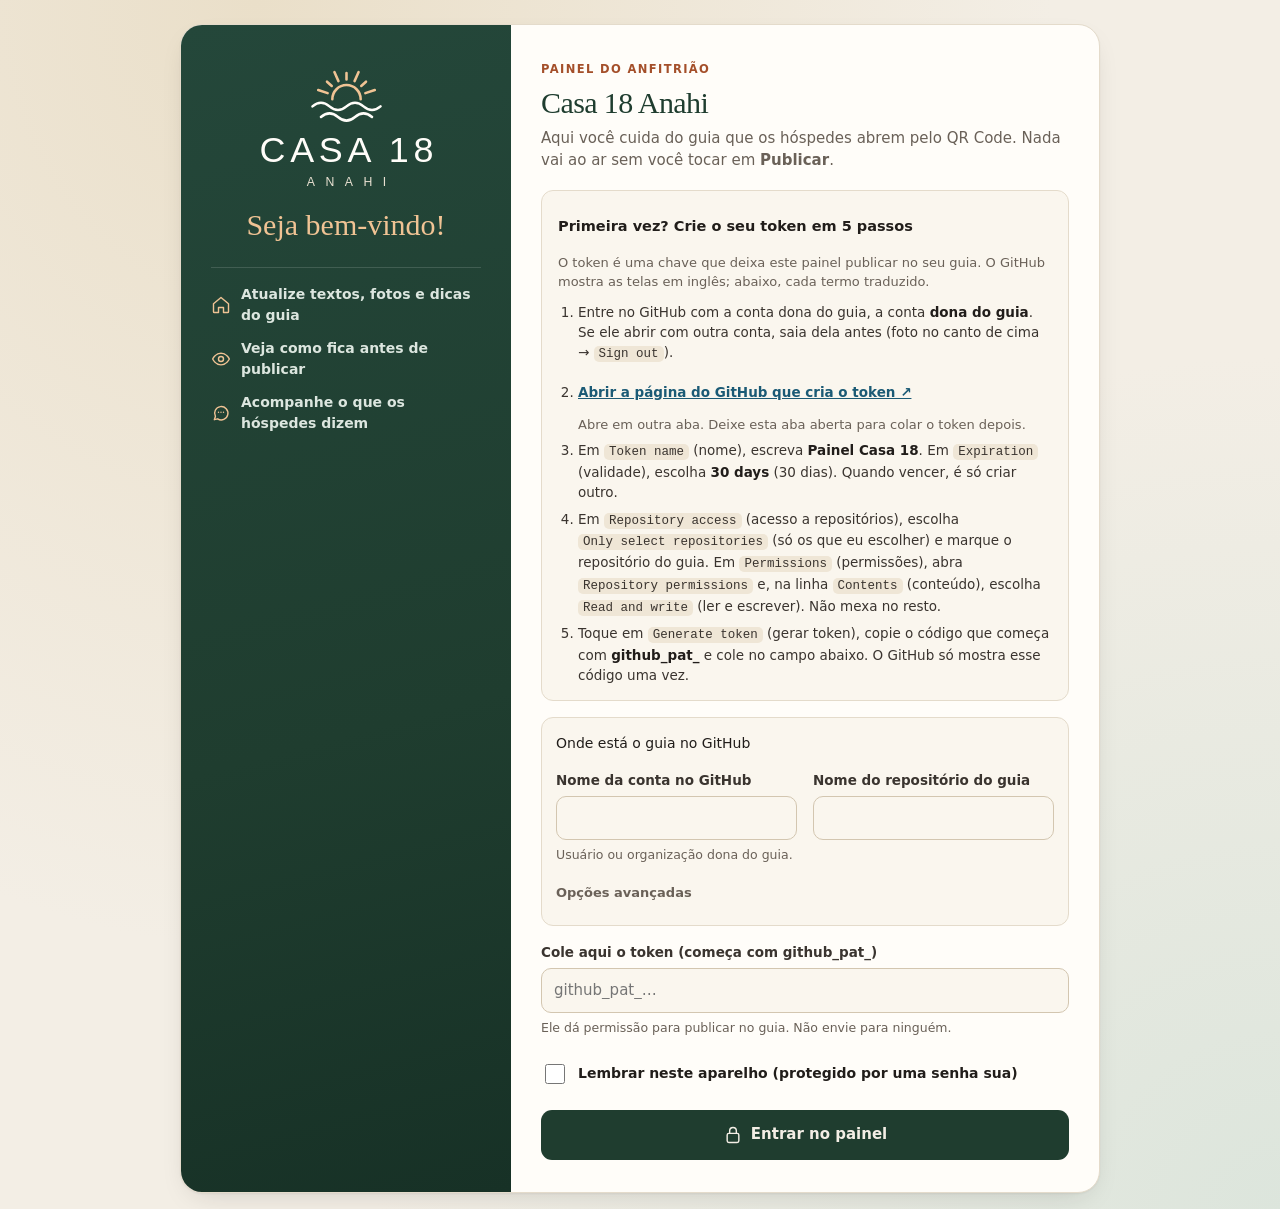
==== admin/index.html @ d0d4b691 "Anahi001" ====
<!doctype html>
<html lang="pt-BR">
<head>
<meta charset="utf-8">
<meta name="viewport" content="width=device-width, initial-scale=1">
<meta name="robots" content="noindex, nofollow">
<meta name="referrer" content="no-referrer">
<meta http-equiv="Content-Security-Policy" content="default-src 'none'; script-src 'self'; style-src 'self' 'unsafe-inline' https://fonts.googleapis.com; font-src https://fonts.gstatic.com; img-src 'self' data: blob: https://raw.githubusercontent.com; connect-src https://api.github.com https://script.google.com/macros/s/ https://script.googleusercontent.com; frame-src 'none'; child-src 'none'; worker-src 'none'; manifest-src 'none'; media-src 'none'; object-src 'none'; base-uri 'none'; form-action 'none'">
<title>Painel do anfitrião · Casa 18 Anahi</title>
<meta name="color-scheme" content="light">
<link rel="icon" href="data:image/svg+xml,%3Csvg xmlns='http://www.w3.org/2000/svg' viewBox='0 0 64 64'%3E%3Crect width='64' height='64' rx='14' fill='%231F3D2F'/%3E%3Cg transform='translate%282 8%29 scale%28.94%29'%3E%3Cg fill='none' stroke-linecap='round' stroke-linejoin='round' stroke-width='2.6'%3E %3Cg stroke='%23F0C394'%3E%3Cpath d='M23.5 25 A 8.5 8.5 0 0 1 40.5 25'/%3E%3Cline x1='20.49' y1='21.26' x2='14.03' y2='19.16'/%3E%3Cline x1='23.01' y1='16.90' x2='20.18' y2='14.36'/%3E%3Cline x1='27.08' y1='13.95' x2='24.31' y2='7.73'/%3E%3Cline x1='32.00' y1='12.90' x2='32.00' y2='9.10'/%3E%3Cline x1='36.92' y1='13.95' x2='39.69' y2='7.73'/%3E%3Cline x1='40.99' y1='16.90' x2='43.82' y2='14.36'/%3E%3Cline x1='43.51' y1='21.26' x2='49.97' y2='19.16'/%3E%3C/g%3E %3Cg stroke='%23FFFDF9'%3E%3Cpath d='M5 31.5 C 11 27.5 16 27.5 22 31.5 S 33 35.5 39 31.5 S 50 27.5 59 31.5'/%3E%3Cpath d='M13 38 C 19 34.5 24 34.5 30 38 S 41 41.5 47 38 S 54 35 58 36.5' opacity='.85'/%3E%3C/g%3E %3C/g%3E%3C/g%3E%3C/svg%3E">
<link rel="preconnect" href="https://fonts.googleapis.com">
<link href="https://fonts.googleapis.com/css2?family=Fraunces:opsz,wght@9..144,400..600&family=Manrope:wght@300..800&family=Parisienne&display=swap" rel="stylesheet">
<link rel="stylesheet" href="admin.css">
</head>
<body>
<svg width="0" height="0" style="position:absolute" aria-hidden="true">
  <symbol id="i-painel" viewBox="0 0 24 24"><rect x="3" y="3" width="7" height="9" rx="1.5"/><rect x="14" y="3" width="7" height="5" rx="1.5"/><rect x="14" y="12" width="7" height="9" rx="1.5"/><rect x="3" y="16" width="7" height="5" rx="1.5"/></symbol>
  <symbol id="i-feedback" viewBox="0 0 24 24"><path d="M4 20l1.3-3.9A8 8 0 1 1 8 19z"/><path d="M9 11h.01M12 11h.01M15 11h.01"/></symbol>
  <symbol id="i-casa" viewBox="0 0 24 24"><path d="M3 10.5 12 3l9 7.5V20a1 1 0 0 1-1 1h-5v-6h-6v6H4a1 1 0 0 1-1-1z"/></symbol>
  <symbol id="i-chave" viewBox="0 0 24 24"><circle cx="8" cy="15" r="4"/><path d="m11 12 8-8m-3 3 2 2m-4 0 2 2"/></symbol>
  <symbol id="i-pino" viewBox="0 0 24 24"><path d="M12 21s-7-6.2-7-11a7 7 0 0 1 14 0c0 4.8-7 11-7 11z"/><circle cx="12" cy="10" r="2.5"/></symbol>
  <symbol id="i-bussola" viewBox="0 0 24 24"><circle cx="12" cy="12" r="9"/><path d="m15.5 8.5-2 5-5 2 2-5z"/></symbol>
  <symbol id="i-fone" viewBox="0 0 24 24"><path d="M5 4h4l2 5-2.5 1.5a11 11 0 0 0 5 5L15 13l5 2v4a2 2 0 0 1-2 2A16 16 0 0 1 3 6a2 2 0 0 1 2-2z"/></symbol>
  <symbol id="i-presente" viewBox="0 0 24 24"><rect x="3" y="8" width="18" height="4" rx="1"/><path d="M12 8v13M5 12v8a1 1 0 0 0 1 1h12a1 1 0 0 0 1-1v-8M12 8S10.5 3 8 4s0 4 4 4zm0 0s1.5-5 4-4 0 4-4 4z"/></symbol>
  <symbol id="i-estrela" viewBox="0 0 24 24"><path d="m12 3 2.7 5.6 6.1.9-4.4 4.3 1 6.1L12 17l-5.4 2.9 1-6.1-4.4-4.3 6.1-.9z"/></symbol>
  <symbol id="i-ondas" viewBox="0 0 24 24"><path d="M2 8c2.5 0 2.5-2 5-2s2.5 2 5 2 2.5-2 5-2 2.5 2 5 2M2 14c2.5 0 2.5-2 5-2s2.5 2 5 2 2.5-2 5-2 2.5 2 5 2M2 20c2.5 0 2.5-2 5-2s2.5 2 5 2 2.5-2 5-2 2.5 2 5 2"/></symbol>
  <symbol id="i-codigo" viewBox="0 0 24 24"><path d="m8 7-5 5 5 5M16 7l5 5-5 5M14 4l-4 16"/></symbol>
  <symbol id="i-imagem" viewBox="0 0 24 24"><rect x="3" y="4" width="18" height="16" rx="2"/><circle cx="9" cy="10" r="2"/><path d="m21 16-5-5-9 9"/></symbol>
  <symbol id="i-qr" viewBox="0 0 24 24"><rect x="3" y="3" width="7" height="7" rx="1"/><rect x="14" y="3" width="7" height="7" rx="1"/><rect x="3" y="14" width="7" height="7" rx="1"/><path d="M14 14h3v3h-3zM20 14v.01M14 20h.01M17 20h4v-3"/></symbol>
  <symbol id="i-ajustes" viewBox="0 0 24 24"><path d="M4 6h10M18 6h2M4 12h4M12 12h8M4 18h12M20 18h0"/><circle cx="16" cy="6" r="2"/><circle cx="10" cy="12" r="2"/><circle cx="18" cy="18" r="2"/></symbol>
  <symbol id="i-enviar" viewBox="0 0 24 24"><path d="M4 12 20 4l-5 16-3-7zM12 13l8-9"/></symbol>
  <symbol id="i-olho" viewBox="0 0 24 24"><path d="M2 12s3.5-7 10-7 10 7 10 7-3.5 7-10 7S2 12 2 12z"/><circle cx="12" cy="12" r="3"/></symbol>
  <symbol id="i-mais" viewBox="0 0 24 24"><path d="M12 5v14M5 12h14"/></symbol>
  <symbol id="i-x" viewBox="0 0 24 24"><path d="M6 6l12 12M18 6 6 18"/></symbol>
  <symbol id="i-lixo" viewBox="0 0 24 24"><path d="M4 7h16M9 7V4h6v3M6 7l1 13h10l1-13"/></symbol>
  <symbol id="i-copiar" viewBox="0 0 24 24"><rect x="9" y="9" width="12" height="12" rx="2"/><path d="M5 15V5a2 2 0 0 1 2-2h10"/></symbol>
  <symbol id="i-cima" viewBox="0 0 24 24"><path d="m6 15 6-6 6 6"/></symbol>
  <symbol id="i-baixo" viewBox="0 0 24 24"><path d="m6 9 6 6 6-6"/></symbol>
  <symbol id="i-check" viewBox="0 0 24 24"><path d="m5 12 5 5 9-10"/></symbol>
  <symbol id="i-alerta" viewBox="0 0 24 24"><path d="M12 3 2 20h20zM12 10v4M12 17v.01"/></symbol>
  <symbol id="i-lampada" viewBox="0 0 24 24"><path d="M9 18h6M10 21h4M12 3a6 6 0 0 0-4 10.5c.7.7 1 1.5 1 2.5h6c0-1 .3-1.8 1-2.5A6 6 0 0 0 12 3z"/></symbol>
  <symbol id="i-atualizar" viewBox="0 0 24 24"><path d="M20 11a8 8 0 0 0-14.9-3M4 4v4h4M4 13a8 8 0 0 0 14.9 3M20 20v-4h-4"/></symbol>
  <symbol id="i-sair" viewBox="0 0 24 24"><path d="M15 4h4a1 1 0 0 1 1 1v14a1 1 0 0 1-1 1h-4M10 17l-5-5 5-5M5 12h11"/></symbol>
  <symbol id="i-cadeado" viewBox="0 0 24 24"><rect x="5" y="10" width="14" height="11" rx="2"/><path d="M8 10V7a4 4 0 0 1 8 0v3"/></symbol>
  <symbol id="i-upload" viewBox="0 0 24 24"><path d="M12 16V4M7 9l5-5 5 5M5 20h14"/></symbol>
  <symbol id="i-garfo" viewBox="0 0 24 24"><path d="M7 3v8m-3-8v5a3 3 0 0 0 6 0V3M7 11v10M17 21V3c-2.5 1-4 4-4 8h4"/></symbol>
  <symbol id="i-folha" viewBox="0 0 24 24"><path d="M5 19c0-9 6-14 15-14 0 9-5 15-14 15zM5 19l7-7"/></symbol>
</svg>
<div id="app"><noscript><p style="padding:24px">O painel precisa de JavaScript ativado.</p></noscript></div>
<dialog class="editor" id="editor"></dialog>
<dialog class="editor" id="dialogo"></dialog>
<div class="toast" id="toast" role="status" aria-live="polite"></div>
<script src="../assets/marca.js"></script>
<script src="../assets/ilustracoes.js"></script>
<script src="qr.js"></script>
<script src="sentimento.js"></script>
<script src="admin.js"></script>
</body>
</html>
---- admin/admin.css ----
:root{
  --fundo:#F3EEE5; --sup:#FFFDF9; --sup-2:#FAF6EE; --linha:#E4DBCB; --linha-2:#D3C6B0;
  --verde:#1F3D2F; --verde-2:#2C5240; --mar:#1B5A75; --mar-claro:#E3EEEC; --terra:#A44F2A; --terra-claro:#F4E3D7;
  --tinta:#211D1A; --texto:#3A342F; --mudo:#6A6158; --alerta:#8A2A1A; --alerta-bg:#F7DED6; --ok:#2C6E49; --ok-bg:#DFEDE3;
  --pos:#1F72A8; --neg:#C8662E; --neu:#A39B91;
  --display:'Fraunces',Georgia,serif; --sans:'Manrope',system-ui,-apple-system,'Segoe UI',sans-serif; --script:'Parisienne','Snell Roundhand','Segoe Script',cursive; --dourado:#C27A45; --salvia:#8FA894;
  --r:12px; --r-lg:16px; --sombra:0 1px 2px rgba(33,29,26,.05),0 10px 30px -14px rgba(33,29,26,.22);
}
*{box-sizing:border-box}
[hidden]{display:none!important}
body{margin:0;background:var(--fundo);color:var(--tinta);font:500 15px/1.5 var(--sans);-webkit-font-smoothing:antialiased}
a{color:var(--mar)} button,input,select,textarea{font:inherit;color:inherit}
:focus-visible{outline:3px solid var(--mar);outline-offset:2px;border-radius:6px}
.ic{width:20px;height:20px;flex:none;fill:none;stroke:currentColor;stroke-width:1.7;stroke-linecap:round;stroke-linejoin:round}
.sr-only{position:absolute!important;opacity:0;width:1px;height:1px;overflow:hidden;clip:rect(0,0,0,0);white-space:nowrap}
h1,h2,h3{margin:0}
.t1{font-family:var(--display);font-weight:400;font-size:30px;letter-spacing:-.02em;color:var(--verde);line-height:1.1}
.t2{font-family:var(--display);font-weight:500;font-size:20px;letter-spacing:-.01em;line-height:1.2}
.t3{font-weight:800;font-size:14px;letter-spacing:.02em}
.olho{font-size:11.5px;letter-spacing:.12em;text-transform:uppercase;font-weight:800;color:var(--terra)}
.mudo{color:var(--mudo)} .peq{font-size:13px}

/* Layout */
.app{display:grid;grid-template-columns:1fr;min-height:100vh}
@media (min-width:1000px){.app{grid-template-columns:248px 1fr}}
.lado{background:var(--verde);color:#E9EFEA;padding:18px 14px;display:flex;flex-direction:column;gap:4px;position:sticky;top:0;z-index:20}
@media (max-width:999px){.lado{flex-direction:row;padding:10px;gap:8px;align-items:center;min-height:64px}.lado .marca{display:none}}
@media (min-width:1000px){.lado{height:100vh;overflow-y:auto}.lado .nav-item{padding:9px 12px}}
.marca{display:flex;flex-direction:column;align-items:flex-start;gap:10px;padding:8px 8px 22px;margin-bottom:6px;color:#fff;text-decoration:none;border-bottom:1px solid rgba(255,255,255,.12)}
.marca-logo{display:block;width:184px;max-width:100%;color:#FFFDF9}
.marca svg{width:100%;height:auto;display:block}
.marca-sub{font-size:11px;letter-spacing:.16em;text-transform:uppercase;color:#C9D6CD;font-weight:700}
.marca-texto{display:inline-grid;justify-items:center;gap:2px;font-family:var(--sans);color:inherit;line-height:1}
.marca-texto b{font-weight:300;font-size:26px;letter-spacing:.32em;padding-left:.32em}
.marca-texto span{font-weight:600;font-size:12px;letter-spacing:.6em;padding-left:.6em;opacity:.8}
.nav-item{display:flex;align-items:center;gap:11px;padding:10px 12px;border-radius:10px;color:#D6E1D9;text-decoration:none;font-weight:700;font-size:14.5px;border:0;background:none;cursor:pointer;white-space:nowrap;text-align:left;width:100%}
/* Menu "Seções" (A04): no computador a lista fica sempre à vista; no celular abre por um botão. */
.menu-btn{display:none}
.menu-lista{display:flex;flex-direction:column;gap:4px;flex:1;min-height:0}
@media (max-width:999px){
  .menu-btn{display:flex;align-items:center;gap:10px;width:100%;min-height:44px;padding:0 14px;border-radius:11px;border:1px solid rgba(255,255,255,.3);background:rgba(255,255,255,.06);color:#fff;font-weight:800;font-size:15px;cursor:pointer;text-align:left}
  .menu-btn .menu-atual{font-weight:600;color:#C9D6CD;overflow:hidden;text-overflow:ellipsis;white-space:nowrap;min-width:0}
  .menu-btn .menu-atual::before{content:'· ';color:#C9D6CD}
  .menu-btn .cont{margin-left:auto;background:var(--terra);color:#fff;border-radius:999px;font-size:12px;padding:1px 8px}
  .menu-btn[aria-expanded="true"]{background:#F3EEE5;color:var(--verde)} .menu-btn[aria-expanded="true"] .menu-atual,.menu-btn[aria-expanded="true"] .menu-atual::before{color:var(--verde-2)}
  .menu-lista{display:none;position:absolute;top:100%;left:0;right:0;background:var(--verde);padding:8px 10px 14px;max-height:calc(100vh - 64px);max-height:calc(100dvh - 64px);overflow-y:auto;box-shadow:0 18px 40px -10px rgba(0,0,0,.45);z-index:30}
  .menu-lista.aberto{display:grid;grid-template-columns:repeat(2,minmax(0,1fr));gap:4px}
  .menu-lista .sep,.menu-lista .lado-rodape{grid-column:1/-1}
  .menu-lista .sep{margin:6px 4px}
  .menu-lista .lado-rodape{margin-top:6px;border-top:1px solid rgba(255,255,255,.12);padding:12px 4px 0}
  .menu-lista .lado-rodape button{min-height:44px}
  .nav-item{width:100%;min-height:44px;padding:10px 10px;white-space:normal;line-height:1.2;gap:9px}
  body.menu-aberto .palco{filter:brightness(.92)}
}
.nav-item:hover{background:rgba(255,255,255,.08);color:#fff}
.nav-item[aria-current="page"]{background:#F3EEE5;color:var(--verde)}
.nav-item .cont{margin-left:auto;background:var(--terra);color:#fff;border-radius:999px;font-size:11px;padding:1px 7px}
.sep{height:1px;background:rgba(255,255,255,.12);margin:10px 4px}
.lado-rodape{margin-top:auto;font-size:12.5px;color:#C9D6CD;padding:8px;display:grid;gap:6px}
.lado-rodape button{display:inline-flex;align-items:center;gap:8px;background:none;border:1px solid rgba(255,255,255,.25);border-radius:10px;color:#F3EEE5;cursor:pointer;padding:0 12px;min-height:40px;font-weight:700;justify-self:start}
.lado-rodape button:hover{background:rgba(255,255,255,.08)}
.lado-rodape .ic{width:18px;height:18px}
.lado :focus-visible{outline-color:#F0C394}
.palco{min-width:0;display:flex;flex-direction:column}
.barra{position:sticky;top:0;z-index:15;display:flex;flex-wrap:wrap;align-items:center;gap:10px 14px;padding:12px 24px;background:rgba(243,238,229,.92);backdrop-filter:blur(8px);border-bottom:1px solid var(--linha)}
@media (max-width:999px){.barra{top:64px;padding:10px 14px;gap:8px}.barra .estado{flex-basis:100%;font-size:13.5px}.so-largo{display:none}}
@media (max-width:420px){.barra .btn{flex:1;padding:0 10px}}
.barra .estado{display:flex;align-items:center;gap:8px;font-weight:700;font-size:14px;margin-right:auto}
.ponto{width:9px;height:9px;border-radius:50%;background:var(--ok)} .ponto.pendente{background:var(--terra)}
.conteudo{padding:28px 24px 80px;max-width:1180px;width:100%}
@media (max-width:640px){.conteudo{padding:20px 14px 80px}}
.cab{display:flex;flex-wrap:wrap;justify-content:space-between;align-items:flex-end;gap:12px;margin-bottom:22px}
.cab p{margin:6px 0 0;color:var(--mudo);max-width:46rem}

/* Superfícies */
.card{background:var(--sup);border:1px solid var(--linha);border-radius:var(--r-lg);padding:20px}
.card+.card{margin-top:14px}
.grade>.card+.card{margin-top:0}
.grade{display:grid;gap:14px}
@media (min-width:760px){.g2{grid-template-columns:repeat(2,minmax(0,1fr))}.g3{grid-template-columns:repeat(3,minmax(0,1fr))}.g4{grid-template-columns:repeat(4,minmax(0,1fr))}}
.kpi{display:flex;flex-direction:column;gap:2px}
.kpi .rot{font-size:12px;letter-spacing:.08em;text-transform:uppercase;font-weight:800;color:var(--mudo)}
.kpi .val{font-family:var(--display);font-size:38px;font-weight:400;line-height:1.1;color:var(--tinta);letter-spacing:-.02em}
.kpi .sub{font-size:13px;color:var(--mudo)}
.barra-prog{height:8px;border-radius:4px;background:var(--linha);overflow:hidden;margin-top:8px}
.barra-prog span{display:block;height:100%;background:var(--verde);border-radius:4px}

/* Botões */
.btn{display:inline-flex;align-items:center;justify-content:center;gap:8px;min-height:44px;padding:0 16px;border-radius:11px;border:1px solid transparent;font-weight:800;font-size:14px;cursor:pointer;text-decoration:none;white-space:nowrap;transition:background .15s,border-color .15s}
.btn-prim{background:var(--verde);color:#F3EEE5}.btn-prim:hover{background:#17301F;color:#fff}
.btn-sec{background:var(--sup);border-color:var(--linha-2);color:var(--verde)}.btn-sec:hover{border-color:var(--verde)}
.btn-mar{background:var(--mar-claro);color:var(--mar)}
.btn-perigo{background:var(--sup);border-color:#E4B8AA;color:var(--alerta)}.btn-perigo:hover{background:var(--alerta-bg)}
.btn-fant{background:none;border:0;color:var(--mar);padding:0 6px;min-height:40px;text-decoration:underline;text-underline-offset:3px}
.btn:disabled{opacity:.55;cursor:not-allowed}
.btn-ic{width:44px;height:44px;min-height:44px;padding:0;border-radius:10px}
.btn-grande{min-height:50px;font-size:15px;width:100%}
.btn-link{background:none;border:0;padding:0;color:var(--mar);text-decoration:underline;font-weight:700;cursor:pointer;min-height:32px}
.btn-fant.perigo{color:var(--alerta);min-height:36px}
.acoes{display:flex;flex-wrap:wrap;gap:8px;align-items:center}

/* Formulários */
.form{display:grid;gap:16px}
.campos{display:grid;gap:14px 16px;grid-template-columns:1fr}
@media (min-width:700px){.campos{grid-template-columns:repeat(2,minmax(0,1fr))}.campos .largo{grid-column:1/-1}}
.campo{display:flex;flex-direction:column;gap:6px;min-width:0}
.campo label,.campo .rot{font-weight:800;font-size:13.5px;color:var(--texto)}
.campo .ajuda{font-size:12.5px;color:var(--mudo);font-weight:500}
.campo input[type=text],.campo input[type=url],.campo input[type=number],.campo input[type=date],.campo input[type=password],.campo input[type=search],.campo select,.campo textarea{width:100%;border:1px solid var(--linha-2);background:var(--sup-2);border-radius:10px;padding:10px 12px;font-weight:500;font-size:15px;color:var(--tinta)}
.campo textarea{min-height:96px;resize:vertical;line-height:1.5}
.campo textarea.lista{min-height:120px}
.campo textarea.json{font-family:ui-monospace,Menlo,monospace;font-size:13px;min-height:420px}
.campo input:focus,.campo select:focus,.campo textarea:focus{outline:none;border-color:var(--mar);box-shadow:0 0 0 3px rgba(27,90,117,.14);background:#fff}
.campo.erro input,.campo.erro textarea{border-color:var(--alerta);background:#FFF7F4}
.erro-msg{font-size:12.5px;font-weight:700;color:var(--alerta)}
.erro-msg::before{content:'⚠ '}
.check{display:flex;gap:10px;align-items:center;font-weight:700;font-size:14px;cursor:pointer}
.check{min-height:40px}
.check input{width:20px;height:20px;flex:none;accent-color:var(--verde)}
.checks{display:flex;flex-wrap:wrap;gap:8px 16px}
fieldset{border:1px solid var(--linha);border-radius:var(--r);padding:14px;margin:0;min-width:0}
legend{font-weight:800;font-size:13px;padding:0 6px;color:var(--mudo);letter-spacing:.04em;text-transform:uppercase}

/* Listas de itens */
.itens{display:flex;flex-direction:column;gap:8px}
.item{display:grid;grid-template-columns:56px 1fr auto;gap:14px;align-items:center;padding:10px 12px 10px 10px;background:var(--sup);border:1px solid var(--linha);border-radius:var(--r)}
.item .mini{width:56px;height:56px;border-radius:10px;overflow:hidden;position:relative;background:var(--linha)}
.item .mini-ic{display:flex;align-items:center;justify-content:center;color:var(--mudo)}
.item .mini img,.item .mini>svg{position:absolute;inset:0;width:100%;height:100%;object-fit:cover}
.item .mini-ic .ic{position:static;width:22px;height:22px}
@media (max-width:480px){.item{grid-template-columns:44px 1fr;gap:10px}.item .mini{width:44px;height:44px}.item>.acoes{grid-column:1/-1}.item>.acoes .btn{width:100%}}
.item b{display:block;font-size:15px}
.item .meta{font-size:12.5px;color:var(--mudo);display:flex;flex-wrap:wrap;gap:4px 10px;align-items:center}
.tag{display:inline-flex;align-items:center;gap:4px;font-size:11.5px;font-weight:800;padding:3px 8px;border-radius:6px;background:#EEE7DA;color:#5A5148;white-space:nowrap}
.tag.ok{background:var(--ok-bg);color:var(--ok)} .tag.rasc{background:var(--terra-claro);color:#7E3A1C} .tag.aviso{background:var(--alerta-bg);color:var(--alerta)} .tag.mar{background:var(--mar-claro);color:var(--mar)}
.tag.pos{background:#DDEAF4;color:#155985} .tag.neg{background:#F6E2D4;color:#8F4318} .tag.neu{background:#ECE8E2;color:#5E5850}
.busca-itens{display:flex;flex-wrap:wrap;gap:10px;align-items:center;margin-bottom:12px}
.busca-itens .campo{flex:1;min-width:200px}
.vazio{border:1.5px dashed var(--linha-2);border-radius:var(--r-lg);padding:28px;text-align:center;color:var(--mudo)}

/* Editor lateral */
dialog.editor{border:0;padding:0;margin:0 0 0 auto;height:100vh;height:100dvh;max-height:100vh;max-height:100dvh;width:min(720px,100vw);max-width:100vw;background:var(--fundo);box-shadow:-20px 0 60px -20px rgba(0,0,0,.3)}
dialog.editor::backdrop{background:rgba(20,32,26,.4)}
dialog.editor[open]{animation:entra .28s cubic-bezier(.2,.7,.2,1)}
@keyframes entra{from{transform:translateX(40px);opacity:0}to{transform:none;opacity:1}}
.ed-cab{position:sticky;top:0;z-index:2;display:flex;align-items:center;gap:10px;padding:14px 18px;background:var(--fundo);border-bottom:1px solid var(--linha)}
.ed-cab h2{margin-right:auto}
.ed-corpo{padding:18px}
@media (max-width:480px){.ed-corpo{padding:14px}.ed-rod{padding:10px 14px}.ed-rod .btn{padding:0 12px}}
.ed-rod{position:sticky;bottom:0;display:flex;gap:8px;justify-content:space-between;padding:12px 18px;background:var(--fundo);border-top:1px solid var(--linha)}
.repet{display:flex;flex-direction:column;gap:10px}
.repet-item{border:1px solid var(--linha);background:var(--sup);border-radius:var(--r);padding:12px}
.repet-cab{display:flex;align-items:center;gap:6px;margin-bottom:10px}
.repet-cab b{margin-right:auto;font-size:13px;color:var(--mudo)}

/* Fotos */
.fotos{display:grid;grid-template-columns:repeat(auto-fill,minmax(150px,1fr));gap:10px}
.foto{position:relative;border-radius:var(--r);overflow:hidden;background:var(--linha);aspect-ratio:1;border:2px solid transparent;cursor:pointer;padding:0}
.foto img{width:100%;height:100%;object-fit:cover;display:block}
.foto span{position:absolute;left:0;right:0;bottom:0;padding:6px 8px;font-size:11.5px;font-weight:700;color:#fff;background:linear-gradient(transparent,rgba(0,0,0,.6));text-align:left;overflow:hidden;text-overflow:ellipsis;white-space:nowrap}
.foto[aria-pressed="true"]{border-color:var(--verde)}
.solta{border:2px dashed var(--linha-2);border-radius:var(--r-lg);padding:26px;text-align:center;background:var(--sup-2);cursor:pointer}
.solta.ativa{border-color:var(--mar);background:var(--mar-claro)}
.foto-campo{display:flex;gap:12px;align-items:flex-start}
.foto-campo>.foto{width:110px;flex:none}
.foto-info{flex:1;display:grid;gap:8px;min-width:0}
.foto-vazia{position:static!important;background:none!important;color:var(--mudo)!important;display:flex!important;flex-direction:column;gap:4px;height:100%;align-items:center;justify-content:center;text-align:center;white-space:normal!important;font-size:12.5px!important}
.foto-cel{display:grid;gap:4px}
.galeria-campo{display:flex;flex-wrap:wrap;gap:8px}
.galeria-campo .g{width:96px;position:relative}
.galeria-campo .g .foto{width:96px;height:96px;aspect-ratio:auto}
.galeria-campo .g input{margin-top:4px;width:96px;font-size:11px;padding:4px 6px;border:1px solid var(--linha-2);border-radius:6px;background:var(--sup-2)}
.galeria-campo .g .x{position:absolute;top:2px;right:2px;width:36px;height:36px;border-radius:18px;font-size:18px;border:0;background:rgba(0,0,0,.6);color:#fff;cursor:pointer;line-height:1}
.add-foto{width:96px;height:96px;border:2px dashed var(--linha-2);border-radius:var(--r);background:var(--sup-2);cursor:pointer;display:flex;flex-direction:column;gap:2px;align-items:center;justify-content:center;color:var(--mudo);font-weight:700;font-size:12.5px}
.mover-foto{min-height:30px;font-size:12px}

/* Gráficos */
.graf{position:relative}
.graf svg{display:block;width:100%;overflow:visible}
.graf text{font-family:var(--sans);font-size:11.5px;fill:var(--mudo)}
.graf .eixo{stroke:var(--linha);stroke-width:1}
.dica{position:absolute;pointer-events:none;background:var(--tinta);color:#F3EEE5;font-size:12.5px;font-weight:700;padding:7px 10px;border-radius:8px;transform:translate(-50%,calc(-100% - 10px));white-space:nowrap;opacity:0;transition:opacity .1s;z-index:3}
.legenda{display:flex;flex-wrap:wrap;gap:14px;font-size:12.5px;font-weight:700;color:var(--texto);margin:4px 0 10px}
.legenda span{display:inline-flex;align-items:center;gap:6px}
.legenda i{width:10px;height:10px;border-radius:3px;display:inline-block}
.tabela{width:100%;border-collapse:collapse;font-size:13.5px}
.tabela th,.tabela td{text-align:left;padding:9px 10px;border-bottom:1px solid var(--linha)}
.tabela th{font-size:11.5px;letter-spacing:.06em;text-transform:uppercase;color:var(--mudo);font-weight:800}
.tabela td.num{text-align:right;font-variant-numeric:tabular-nums}
.temas-lista{display:flex;flex-direction:column;gap:12px}
.tema-linha{display:grid;grid-template-columns:150px 1fr 70px;gap:12px;align-items:center;font-size:13.5px}
@media (max-width:640px){.tema-linha{grid-template-columns:110px 1fr 52px}}
.tema-linha b{font-weight:800;overflow:hidden;text-overflow:ellipsis;white-space:nowrap}
.tema-barra{display:flex;height:14px;gap:2px;border-radius:4px;overflow:hidden}
.tema-barra i{display:block;height:100%}
.tema-btn{background:none;border:0;padding:4px 0;cursor:pointer;text-align:left;font:inherit;width:100%;min-height:36px}
.tema-linha .num{text-align:right;font-weight:800;font-variant-numeric:tabular-nums}
.filtros{display:flex;flex-wrap:wrap;gap:8px;align-items:center;margin-bottom:16px}
.seg{display:inline-flex;border:1px solid var(--linha-2);border-radius:10px;padding:3px;background:var(--sup)}
.seg button{border:0;background:none;padding:6px 12px;border-radius:8px;font-weight:800;font-size:13px;cursor:pointer;color:var(--texto)}
.seg button[aria-pressed="true"]{background:var(--verde);color:#fff}
.fb{display:grid;gap:8px;padding:14px 16px;background:var(--sup);border:1px solid var(--linha);border-radius:var(--r)}
.fb-cab{display:flex;flex-wrap:wrap;gap:6px 10px;align-items:center}
.fb-cab .data{margin-left:auto;font-size:12.5px;color:var(--mudo)}
.fb p{margin:0;color:var(--texto)}
.fb mark.p{background:#DDEAF4;color:inherit;border-radius:3px} .fb mark.n{background:#F6E2D4;color:inherit;border-radius:3px}
.fb.resolvido{opacity:.6}
.insight{display:flex;gap:12px;align-items:flex-start;padding:14px 16px;border-radius:var(--r);background:var(--mar-claro);color:#13455A;font-weight:600}
.insight.terra{background:var(--terra-claro);color:#6E3214}
.aviso{display:flex;gap:10px;align-items:flex-start;padding:12px 14px;border-radius:var(--r);background:#F1E9DB;font-size:14px}
.aviso.erro{background:var(--alerta-bg);color:var(--alerta)} .aviso.ok{background:var(--ok-bg);color:var(--ok)}
.pend{display:flex;gap:10px;align-items:flex-start;padding:9px 0;border-bottom:1px solid var(--linha);font-size:14px}
.pend:last-child{border-bottom:0}
.pend .ic{width:18px;height:18px;margin-top:2px}
.pend.ok .ic{color:var(--ok)} .pend.falta .ic{color:var(--terra)} .pend.erro .ic{color:var(--alerta)}
.pend button{margin-left:auto}
code{font-family:ui-monospace,Menlo,monospace;font-size:12.5px;background:#EEE7DA;padding:1px 6px;border-radius:5px}
.exemplo-faixa{background:var(--terra);color:#fff;font-weight:800;font-size:13px;text-align:center;padding:6px;border-radius:10px;margin-bottom:14px}

/* Entrada */
.entrada{min-height:100vh;display:grid;place-items:center;padding:24px 16px;background:radial-gradient(ellipse at 20% 0%,#EADFC9 0%,transparent 55%),radial-gradient(ellipse at 100% 100%,#DCE5DC 0%,transparent 50%),var(--fundo)}
.entrada-card{display:grid;grid-template-columns:1fr;max-width:920px;width:100%;background:var(--sup);border:1px solid var(--linha);border-radius:22px;box-shadow:var(--sombra);overflow:hidden}
@media (min-width:820px){.entrada-card{grid-template-columns:330px 1fr}}
.entrada-card.carregando{max-width:360px;padding:36px;justify-items:center;text-align:center;gap:14px}
.entrada-lado{background:linear-gradient(165deg,#24473A 0%,var(--verde) 60%,#173126 100%);color:#F3EEE5;padding:36px 30px;display:flex;flex-direction:column;align-items:center;gap:14px;text-align:center}
@media (max-width:819px){.entrada-lado{padding:28px 20px 22px}.entrada-lado .entrada-lista{display:none}}
.entrada-logo{width:200px;max-width:70%;color:#FFFDF9}
.entrada-logo svg{width:100%;height:auto;display:block}
.entrada-logo.pequeno{width:84px;color:var(--verde)}
.assinatura{font-family:var(--script);font-size:30px;line-height:1.2;margin:0;color:#F0C394;font-weight:400}
.entrada-lista{list-style:none;margin:10px 0 0;padding:16px 0 0;border-top:1px solid rgba(255,255,255,.14);display:grid;gap:12px;text-align:left;font-size:14px;color:#DCE6DF;font-weight:600}
.entrada-lista li{display:flex;gap:10px;align-items:center}
.entrada-lista .ic{color:#F0C394}
.entrada-form{padding:32px 30px;min-width:0}
@media (max-width:480px){.entrada-form{padding:24px 18px}}
.repo-det{border:1px solid var(--linha);border-radius:var(--r);padding:12px 14px;background:var(--sup-2)}
.repo-det summary{cursor:pointer;font-size:14px;min-height:28px;display:flex;align-items:center;gap:6px;flex-wrap:wrap}
.ajuda-token{margin-top:18px}
.ajuda-token summary{cursor:pointer;font-weight:800;font-size:14px;min-height:40px;display:flex;align-items:center}
.passos-card{background:linear-gradient(135deg,var(--sup) 0%,#F7F1E6 100%)}
.passos{margin:10px 0 0;padding:0;list-style:none;counter-reset:p;display:grid;gap:10px;grid-template-columns:repeat(auto-fit,minmax(170px,1fr))}
.passos li{counter-increment:p;display:flex;gap:10px;align-items:flex-start;font-size:14px;line-height:1.45;color:var(--texto)}
.passos li::before{content:counter(p);flex:none;width:26px;height:26px;border-radius:50%;background:var(--verde);color:#F3EEE5;font-weight:800;font-size:13px;display:flex;align-items:center;justify-content:center}
.achados{margin:8px 0 0;padding-left:18px;display:grid;gap:6px}
.achados li span:first-child{font-weight:700}
.aviso>div{min-width:0}
.passos-token{margin:0;padding-left:20px;display:grid;gap:6px;font-size:13.5px;color:var(--texto)}
.toast{position:fixed;left:50%;bottom:calc(22px + env(safe-area-inset-bottom));transform:translate(-50%,10px);background:var(--tinta);color:#F3EEE5;padding:12px 18px;border-radius:12px;font-weight:700;font-size:14px;z-index:90;opacity:0;pointer-events:none;transition:opacity .2s,transform .2s;max-width:calc(100vw - 32px)}
.toast.on{opacity:1;transform:translate(-50%,0)}
.toast.erro{background:var(--alerta)}
.cartao-qr{background:#fff;border:1px solid var(--linha);border-radius:20px;padding:28px;display:flex;flex-direction:column;align-items:center;text-align:center;gap:10px;max-width:340px;width:100%;margin:0 auto;color:var(--verde)}
.cartao-logo{width:170px}
.cartao-logo svg{width:100%;height:auto;display:block}
.cartao-qr .assinatura{color:var(--dourado);font-size:26px}
.cartao-qr .qr{width:200px;height:200px;display:flex;align-items:center;justify-content:center}
.cartao-qr .qr svg{width:200px;height:200px;display:block}
@media print{body.imprimir-qr *{visibility:hidden}body.imprimir-qr .cartao-qr,body.imprimir-qr .cartao-qr *{visibility:visible}body.imprimir-qr .cartao-qr{position:fixed;top:24px;left:50%;transform:translateX(-50%);-webkit-print-color-adjust:exact;print-color-adjust:exact}}
@media (prefers-reduced-motion:reduce){*{animation:none!important;transition:none!important}}

/* Antes do primeiro hóspede (A05) */
.antes{border:2px solid var(--terra);background:linear-gradient(135deg,#FFFDF9 0%,#FBEFE5 100%)}
.antes.pronto{border-color:var(--ok);background:linear-gradient(135deg,#FFFDF9 0%,#E8F2EA 100%)}
.antes-cab{display:flex;gap:14px;justify-content:space-between;align-items:flex-start;flex-wrap:wrap}
.antes-num{display:grid;justify-items:end;line-height:1.1} .antes-num b{font-family:var(--display);font-weight:500;font-size:30px;color:var(--tinta)} .antes-num span{font-size:12.5px;color:var(--mudo);font-weight:700}
.antes .barra-prog{height:10px;margin:12px 0 4px} .antes .barra-prog span{background:var(--terra)} .antes.pronto .barra-prog span{background:var(--ok)}
.antes-lista{list-style:none;margin:8px 0 0;padding:0;display:grid;gap:0}
.antes-lista li{display:flex;align-items:center;gap:10px;padding:10px 0;border-bottom:1px solid var(--linha);font-size:14.5px}
.antes-lista li:last-child{border-bottom:0}
.antes-lista li .ic{width:20px;height:20px} .antes-lista li.ok .ic{color:var(--ok)} .antes-lista li.falta .ic{color:var(--terra)}
.antes-lista li.ok>span{color:var(--mudo)} .antes-lista li.falta>span{font-weight:700;color:var(--tinta)}
.antes-lista li .btn{margin-left:auto;flex:none}
@media (max-width:480px){.antes-lista li{flex-wrap:wrap}.antes-lista li>span{flex:1 1 calc(100% - 34px)}.antes-lista li .btn{margin-left:30px}}
/* Nota interna (A01) */
.nota-interna{margin:0 0 14px;padding:14px;border-radius:var(--r);background:#FFF6D9;border:1px dashed #C9A646}
.nota-interna label::before{content:'🔒 ';}
.nota-interna textarea{background:#FFFCEF!important;min-height:72px!important}
/* Confirmação de telefone (A03) */
.ok-msg{font-size:12.5px;font-weight:700;color:var(--ok)} .ok-msg::before{content:'✓ '}
.aviso-leve{background:var(--mar-claro);color:#14455A}
.btn-peq{min-height:36px;padding:0 10px;font-size:12.5px;border-radius:9px}
.achados .btn-peq{margin-left:4px}
/* Galeria: capa (A07) */
.galeria-campo .g{width:120px}
.galeria-campo .g .foto{width:120px}
.galeria-campo .g input{width:120px}
.g-acoes{display:grid;gap:2px;margin-top:4px}
.g-acoes .btn-peq{white-space:normal;line-height:1.15;padding:4px 6px;width:100%}
/* Entrada simplificada (A02) */
.passo-a-passo{margin:0 0 16px;padding:14px 16px;border-radius:var(--r);background:var(--sup-2);border:1px solid var(--linha)}
.passo-a-passo summary{cursor:pointer;font-weight:800;font-size:14.5px;min-height:44px;display:flex;align-items:center}
.passos-token li b{color:var(--tinta)}
.passos-token .en{font-family:ui-monospace,Menlo,monospace;font-size:12.5px;background:#EFE6D6;border-radius:5px;padding:1px 5px;white-space:nowrap}
.link-token{display:inline-flex;align-items:center;gap:6px;font-weight:800;min-height:44px}
.repo-auto{font-size:13.5px;color:var(--texto);margin:0 0 14px;padding:10px 12px;border-radius:10px;background:var(--ok-bg)}
.avancadas{margin-top:8px} .avancadas summary{cursor:pointer;font-size:13px;font-weight:700;color:var(--mudo);min-height:40px;display:flex;align-items:center}
.graf text{font-size:13px}
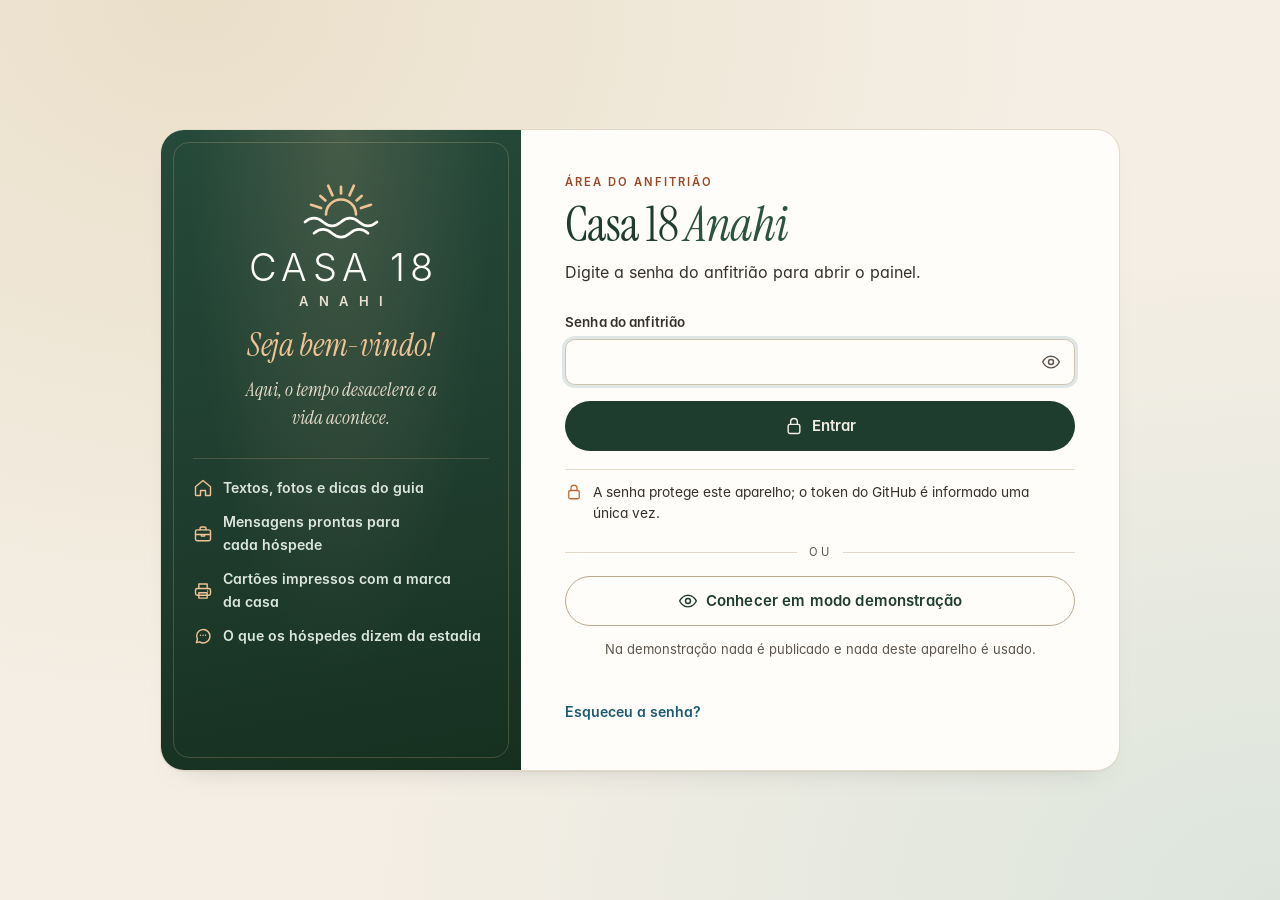
==== commit 2c22de93: "atualiza03" ====
--- a/admin/index.html
+++ b/admin/index.html
@@ -5,12 +5,11 @@
 <meta name="viewport" content="width=device-width, initial-scale=1">
 <meta name="robots" content="noindex, nofollow">
 <meta name="referrer" content="no-referrer">
-<meta http-equiv="Content-Security-Policy" content="default-src 'none'; script-src 'self'; style-src 'self' 'unsafe-inline' https://fonts.googleapis.com; font-src https://fonts.gstatic.com; img-src 'self' data: blob: https://raw.githubusercontent.com; connect-src https://api.github.com https://script.google.com/macros/s/ https://script.googleusercontent.com; frame-src 'none'; child-src 'none'; worker-src 'none'; manifest-src 'none'; media-src 'none'; object-src 'none'; base-uri 'none'; form-action 'none'">
+<meta http-equiv="Content-Security-Policy" content="default-src 'none'; script-src 'self'; style-src 'self' 'unsafe-inline'; font-src 'self'; img-src 'self' data: blob: https://raw.githubusercontent.com; connect-src 'self' https://api.github.com https://script.google.com/macros/s/ https://script.googleusercontent.com; frame-src 'none'; child-src 'none'; worker-src 'none'; manifest-src 'none'; media-src 'none'; object-src 'none'; base-uri 'none'; form-action 'none'">
 <title>Painel do anfitrião · Casa 18 Anahi</title>
 <meta name="color-scheme" content="light">
 <link rel="icon" href="data:image/svg+xml,%3Csvg xmlns='http://www.w3.org/2000/svg' viewBox='0 0 64 64'%3E%3Crect width='64' height='64' rx='14' fill='%231F3D2F'/%3E%3Cg transform='translate%282 8%29 scale%28.94%29'%3E%3Cg fill='none' stroke-linecap='round' stroke-linejoin='round' stroke-width='2.6'%3E %3Cg stroke='%23F0C394'%3E%3Cpath d='M23.5 25 A 8.5 8.5 0 0 1 40.5 25'/%3E%3Cline x1='20.49' y1='21.26' x2='14.03' y2='19.16'/%3E%3Cline x1='23.01' y1='16.90' x2='20.18' y2='14.36'/%3E%3Cline x1='27.08' y1='13.95' x2='24.31' y2='7.73'/%3E%3Cline x1='32.00' y1='12.90' x2='32.00' y2='9.10'/%3E%3Cline x1='36.92' y1='13.95' x2='39.69' y2='7.73'/%3E%3Cline x1='40.99' y1='16.90' x2='43.82' y2='14.36'/%3E%3Cline x1='43.51' y1='21.26' x2='49.97' y2='19.16'/%3E%3C/g%3E %3Cg stroke='%23FFFDF9'%3E%3Cpath d='M5 31.5 C 11 27.5 16 27.5 22 31.5 S 33 35.5 39 31.5 S 50 27.5 59 31.5'/%3E%3Cpath d='M13 38 C 19 34.5 24 34.5 30 38 S 41 41.5 47 38 S 54 35 58 36.5' opacity='.85'/%3E%3C/g%3E %3C/g%3E%3C/g%3E%3C/svg%3E">
-<link rel="preconnect" href="https://fonts.googleapis.com">
-<link href="https://fonts.googleapis.com/css2?family=Fraunces:opsz,wght@9..144,400..600&family=Manrope:wght@300..800&family=Parisienne&display=swap" rel="stylesheet">
+<link rel="stylesheet" href="../assets/calendario.css">
 <link rel="stylesheet" href="admin.css">
 </head>
 <body>
@@ -46,6 +45,11 @@
   <symbol id="i-upload" viewBox="0 0 24 24"><path d="M12 16V4M7 9l5-5 5 5M5 20h14"/></symbol>
   <symbol id="i-garfo" viewBox="0 0 24 24"><path d="M7 3v8m-3-8v5a3 3 0 0 0 6 0V3M7 11v10M17 21V3c-2.5 1-4 4-4 8h4"/></symbol>
   <symbol id="i-folha" viewBox="0 0 24 24"><path d="M5 19c0-9 6-14 15-14 0 9-5 15-14 15zM5 19l7-7"/></symbol>
+  <symbol id="i-mala" viewBox="0 0 24 24"><rect x="3" y="7" width="18" height="13" rx="2"/><path d="M8.5 7V5.2A1.7 1.7 0 0 1 10.2 3.5h3.6a1.7 1.7 0 0 1 1.7 1.7V7M3 12.5h18M10 12.5v2h4v-2"/></symbol>
+  <symbol id="i-impressora" viewBox="0 0 24 24"><path d="M7 9V3.5h10V9"/><rect x="3" y="9" width="18" height="8" rx="2"/><path d="M7 14h10v6.5H7zM17.5 12h.01"/></symbol>
+  <symbol id="i-lista" viewBox="0 0 24 24"><path d="M9 3h6v3H9z"/><path d="M15 4.5h3a1 1 0 0 1 1 1V20a1 1 0 0 1-1 1H6a1 1 0 0 1-1-1V5.5a1 1 0 0 1 1-1h3"/><path d="m8.5 11.5 1.5 1.5 3-3M8.5 17l1.5 1.5 3-3M15.5 12h.01M15.5 17.5h.01"/></symbol>
+  <symbol id="i-calendario" viewBox="0 0 24 24"><rect x="3.5" y="5" width="17" height="15.5" rx="2"/><path d="M3.5 10h17M8 3v4M16 3v4M8 14h.01M12 14h.01M16 14h.01M8 17h.01M12 17h.01"/></symbol>
+  <symbol id="i-wifi" viewBox="0 0 24 24"><path d="M2.5 9a14 14 0 0 1 19 0M5.5 12.5a9.5 9.5 0 0 1 13 0M8.8 16a5 5 0 0 1 6.4 0"/><path d="M12 19.5v.01"/></symbol>
 </svg>
 <div id="app"><noscript><p style="padding:24px">O painel precisa de JavaScript ativado.</p></noscript></div>
 <dialog class="editor" id="editor"></dialog>
@@ -54,6 +58,9 @@
 <script src="../assets/marca.js"></script>
 <script src="../assets/ilustracoes.js"></script>
 <script src="qr.js"></script>
+<script src="../assets/agenda.js"></script>
+<script src="../assets/calendario.js"></script>
+<script src="hospede.js"></script>
 <script src="sentimento.js"></script>
 <script src="admin.js"></script>
 </body>
--- a/assets/calendario.css
+++ b/assets/calendario.css
@@ -0,0 +1,71 @@
+/* Seletor de datas e agenda · padrão "Airbnb" com as cores da casa. Usado pelo site e pelo painel.
+   Variáveis próprias (--cal-*) para funcionar nas duas folhas de estilo. */
+:root{--cal-tinta:#1E1B18;--cal-mudo:#5C544B;--cal-escuro:#1F3D2F;--cal-faixa:#E4ECE4;--cal-fundo:#FFFDF9;--cal-fio:#D2C5AF;--cal-foco:#1B5A75;--cal-hoje:#9A4724}
+.cal-sr{position:absolute!important;width:1px;height:1px;padding:0;margin:-1px;overflow:hidden;clip:rect(0,0,0,0);white-space:nowrap;border:0}
+
+/* Campo: guarda AAAA-MM-DD; mostra a data por extenso por cima quando não está em edição */
+.cal-campo{position:relative;display:block;width:100%}
+.cal-campo>input.cal-input{width:100%;padding-right:52px;font-variant-numeric:tabular-nums;cursor:pointer}
+.cal-campo>input.cal-input.cal-tem:not(:focus){color:transparent;caret-color:transparent}
+.cal-campo>.cal-fmt{position:absolute;left:0;top:0;bottom:0;right:52px;display:flex;align-items:center;padding:0 14px;pointer-events:none;color:var(--cal-tinta);font-size:1rem;font-weight:500;white-space:nowrap;overflow:hidden;text-overflow:ellipsis}
+.cal-campo>input.cal-input:focus~.cal-fmt,.cal-campo>input.cal-input:not(.cal-tem)~.cal-fmt{display:none}
+.cal-abrir{position:absolute;right:4px;top:50%;transform:translateY(-50%);width:44px;height:44px;border:0;border-radius:50%;background:transparent;color:var(--cal-escuro);display:inline-flex;align-items:center;justify-content:center;cursor:pointer}
+.cal-abrir:hover{background:rgba(31,61,47,.08)}
+.cal-abrir svg,.cal-seta svg{width:20px;height:20px;fill:none;stroke:currentColor;stroke-width:1.8;stroke-linecap:round;stroke-linejoin:round}
+.cal-campo-par{position:relative}
+
+/* Janela */
+.cal-pop{position:absolute;z-index:60;left:0;top:calc(100% + 8px);width:max-content;max-width:min(calc(100vw - 24px),760px);background:var(--cal-fundo);color:var(--cal-tinta);border-radius:24px;box-shadow:0 6px 20px rgba(0,0,0,.12),0 24px 60px -20px rgba(20,32,26,.35);border:1px solid rgba(0,0,0,.06);padding:20px 20px 14px;font-family:inherit;font-size:1rem;line-height:1.4;text-align:left}
+.cal-pop.cal-acima{top:auto;bottom:calc(100% + 8px)}
+@media (max-width:759px){
+  .cal-pop{position:fixed;left:8px;right:8px;top:auto;bottom:8px;width:auto;max-width:none;max-height:calc(100dvh - 16px);overflow:auto;padding:18px 14px 12px;border-radius:22px}
+  .cal-pop.cal-acima{bottom:8px}
+}
+.cal-cab{display:flex;flex-wrap:wrap;align-items:flex-start;justify-content:space-between;gap:12px 20px;margin:0 4px 14px}
+.cal-cab-txt{display:flex;flex-direction:column;gap:2px;min-width:0}
+.cal-cab-txt strong{font-size:1.375rem;font-weight:600;letter-spacing:-.01em;line-height:1.2}
+.cal-cab-txt span{color:var(--cal-mudo);font-size:.9375rem}
+.cal-cab-datas{display:flex;border:1px solid var(--cal-fio);border-radius:14px;overflow:hidden;min-width:min(100%,300px)}
+.cal-cd{flex:1 1 0;display:flex;flex-direction:column;align-items:flex-start;gap:2px;padding:9px 14px;border:0;background:transparent;text-align:left;cursor:pointer;min-height:56px;font:inherit;color:inherit}
+.cal-cd+.cal-cd{border-left:1px solid var(--cal-fio)}
+.cal-cd small{font-size:.75rem;font-weight:700;letter-spacing:.04em;text-transform:uppercase}
+.cal-cd b{font-weight:500;font-size:.9375rem;color:var(--cal-mudo);white-space:nowrap}
+.cal-cd.ativo{box-shadow:inset 0 0 0 2px var(--cal-tinta);border-radius:14px;background:#fff}
+.cal-cd.ativo b{color:var(--cal-tinta)}
+
+.cal-corpo{position:relative}
+.cal-seta{position:absolute;top:2px;width:40px;height:40px;border-radius:50%;border:0;background:transparent;color:var(--cal-tinta);display:inline-flex;align-items:center;justify-content:center;cursor:pointer;z-index:1}
+.cal-seta:hover:not([disabled]){background:#EFEAE1}
+.cal-seta[disabled]{opacity:.3;cursor:default}
+.cal-ant{left:0}.cal-prox{right:0}
+.cal-meses{display:grid;grid-template-columns:1fr;gap:28px}
+.cal-meses.cal-dois{grid-template-columns:1fr 1fr;gap:36px}
+
+/* Grade de um mês (seletor e agenda) */
+.cal-mes,.ag-mes{border-collapse:separate;border-spacing:0 2px;width:100%;table-layout:fixed}
+.cal-mes caption,.ag-mes caption{font-weight:600;font-size:1rem;line-height:40px;height:40px;margin-bottom:6px;text-transform:capitalize;text-align:center;color:var(--cal-tinta)}
+.cal-mes th,.ag-mes th{font-size:.75rem;font-weight:600;color:var(--cal-mudo);padding:0 0 6px;text-align:center}
+.cal-mes td,.ag-mes td{padding:0;text-align:center;height:44px;position:relative}
+.cal-meses.cal-dois .cal-mes{width:308px}
+@media (max-width:759px){.cal-mes{width:100%}}
+.cal-b{position:relative;z-index:1;width:44px;height:44px;max-width:100%;margin:0 auto;display:flex;align-items:center;justify-content:center;border-radius:50%;border:1.5px solid transparent;background:transparent;font:inherit;font-size:.9375rem;font-weight:600;color:var(--cal-tinta);cursor:pointer;font-variant-numeric:tabular-nums;padding:0}
+.cal-b:hover{border-color:var(--cal-tinta)}
+.cal-b:focus-visible{outline:3px solid var(--cal-foco);outline-offset:1px}
+.cal-hoje .cal-b::after{content:"";position:absolute;bottom:6px;left:50%;width:4px;height:4px;margin-left:-2px;border-radius:50%;background:var(--cal-hoje)}
+.cal-passado .cal-b,.cal-ocupado .cal-b{color:#A39A8F;text-decoration:line-through;text-decoration-thickness:1.5px;font-weight:400;cursor:not-allowed}
+.cal-passado .cal-b:hover,.cal-ocupado .cal-b:hover{border-color:transparent}
+.cal-meio{background:var(--cal-faixa)}
+.cal-meio .cal-b:hover{border-color:var(--cal-tinta)}
+.cal-ini.cal-com-fim{background:linear-gradient(90deg,transparent 50%,var(--cal-faixa) 50%)}
+.cal-fim{background:linear-gradient(90deg,var(--cal-faixa) 50%,transparent 50%)}
+.cal-ini .cal-b,.cal-fim .cal-b{background:var(--cal-escuro);color:#fff;border-color:var(--cal-escuro);text-decoration:none}
+.cal-ini .cal-b::after,.cal-fim .cal-b::after{background:#fff}
+tr>td.cal-meio:first-child,tr>td.cal-fim:first-child{border-radius:22px 0 0 22px}
+tr>td.cal-meio:last-child,tr>td.cal-ini.cal-com-fim:last-child{border-radius:0 22px 22px 0}
+
+.cal-rodape{display:flex;align-items:center;justify-content:space-between;gap:12px;margin-top:10px;padding-top:10px;border-top:1px solid #EEE7DC}
+.cal-limpar{background:transparent;border:0;padding:10px 8px;min-height:44px;font:inherit;font-weight:600;font-size:.9375rem;text-decoration:underline;text-underline-offset:.2em;color:var(--cal-tinta);cursor:pointer;border-radius:8px}
+.cal-limpar[disabled]{color:#A39A8F;cursor:default;text-decoration:none}
+.cal-fechar{background:var(--cal-tinta);color:#fff;border:0;border-radius:10px;padding:0 22px;min-height:48px;font:inherit;font-weight:600;font-size:.9375rem;cursor:pointer}
+.cal-fechar:hover{background:#000}
+
--- a/admin/admin.css
+++ b/admin/admin.css
@@ -1,10 +1,23 @@
+/* Tipografia alinhada ao site (rodada 3): Instrument Serif (títulos, itálicos, números editoriais) + Inter (interface e dados),
+   servidas pelo próprio site em ../assets/fontes. Se os arquivos faltarem, o painel cai em Georgia/sans do sistema sem quebrar.
+   Nada de Google Fonts: o painel não chama terceiros para tipografia. */
+@font-face{font-family:'Instrument Serif';font-style:normal;font-weight:400;font-display:swap;src:url(../assets/fontes/instrument-serif-400.woff) format('woff')}
+@font-face{font-family:'Instrument Serif';font-style:italic;font-weight:400;font-display:swap;src:url(../assets/fontes/instrument-serif-400i.woff) format('woff')}
+@font-face{font-family:'Inter';font-style:normal;font-weight:300;font-display:swap;src:url(../assets/fontes/inter-300.woff) format('woff')}
+@font-face{font-family:'Inter';font-style:normal;font-weight:400;font-display:swap;src:url(../assets/fontes/inter-400.woff) format('woff')}
+@font-face{font-family:'Inter';font-style:normal;font-weight:500 800;font-display:swap;src:url(../assets/fontes/inter-600.woff) format('woff')}
+@font-face{font-family:'Serif Reserva';src:local('Georgia'),local('Times New Roman');size-adjust:86%;ascent-override:96%}
+@font-face{font-family:'Sans Reserva';src:local('Arial'),local('Helvetica'),local('DejaVu Sans');size-adjust:107%;ascent-override:90%}
 :root{
-  --fundo:#F3EEE5; --sup:#FFFDF9; --sup-2:#FAF6EE; --linha:#E4DBCB; --linha-2:#D3C6B0;
-  --verde:#1F3D2F; --verde-2:#2C5240; --mar:#1B5A75; --mar-claro:#E3EEEC; --terra:#A44F2A; --terra-claro:#F4E3D7;
-  --tinta:#211D1A; --texto:#3A342F; --mudo:#6A6158; --alerta:#8A2A1A; --alerta-bg:#F7DED6; --ok:#2C6E49; --ok-bg:#DFEDE3;
+  /* Tokens alinhados ao site (assets/site.css, rodada 3): areia, linho, papel, fio, coqueiro, oceano, terracota, dourado. */
+  --fundo:#F4EEE4; --sup:#FFFDF9; --sup-2:#FAF6EF; --linha:#E3D9C8; --linha-2:#D2C5AF; --linha-3:#B9A88C;
+  --verde:#1F3D2F; --verde-2:#2C5240; --mar:#1B5A75; --mar-claro:#E2EDEB; --terra:#9A4724; --terra-claro:#F3E3D6;
+  --tinta:#1E1B18; --texto:#35302B; --mudo:#5C544B; --alerta:#8A2A1A; --alerta-bg:#F6DDD4; --ok:#2C6E49; --ok-bg:#DFEDE3;
   --pos:#1F72A8; --neg:#C8662E; --neu:#A39B91;
-  --display:'Fraunces',Georgia,serif; --sans:'Manrope',system-ui,-apple-system,'Segoe UI',sans-serif; --script:'Parisienne','Snell Roundhand','Segoe Script',cursive; --dourado:#C27A45; --salvia:#8FA894;
-  --r:12px; --r-lg:16px; --sombra:0 1px 2px rgba(33,29,26,.05),0 10px 30px -14px rgba(33,29,26,.22);
+  --display:'Instrument Serif','Serif Reserva','Iowan Old Style',Georgia,serif; --sans:'Inter','Sans Reserva',system-ui,-apple-system,'Segoe UI',sans-serif; --script:var(--display); --dourado:#B8693A; --sol:#C98A55; --salvia:#8FA894;
+  --r:12px; --r-lg:16px; --sombra:0 1px 0 rgba(30,27,24,.03),0 14px 30px -26px rgba(30,27,24,.35);
+  --ease:cubic-bezier(.2,.7,.2,1); --demo-h:0px;
+  color-scheme:light;
 }
 *{box-sizing:border-box}
 [hidden]{display:none!important}
@@ -245,7 +258,7 @@
 .achados li span:first-child{font-weight:700}
 .aviso>div{min-width:0}
 .passos-token{margin:0;padding-left:20px;display:grid;gap:6px;font-size:13.5px;color:var(--texto)}
-.toast{position:fixed;left:50%;bottom:calc(22px + env(safe-area-inset-bottom));transform:translate(-50%,10px);background:var(--tinta);color:#F3EEE5;padding:12px 18px;border-radius:12px;font-weight:700;font-size:14px;z-index:90;opacity:0;pointer-events:none;transition:opacity .2s,transform .2s;max-width:calc(100vw - 32px)}
+.toast{width:max-content;text-align:center;text-wrap:balance;hyphens:manual;-webkit-hyphens:manual;position:fixed;left:50%;bottom:calc(22px + env(safe-area-inset-bottom));transform:translate(-50%,10px);background:var(--tinta);color:#F3EEE5;padding:12px 18px;border-radius:12px;font-weight:700;font-size:14px;z-index:90;opacity:0;pointer-events:none;transition:opacity .2s,transform .2s;max-width:calc(100vw - 32px)}
 .toast.on{opacity:1;transform:translate(-50%,0)}
 .toast.erro{background:var(--alerta)}
 .cartao-qr{background:#fff;border:1px solid var(--linha);border-radius:20px;padding:28px;display:flex;flex-direction:column;align-items:center;text-align:center;gap:10px;max-width:340px;width:100%;margin:0 auto;color:var(--verde)}
@@ -294,3 +307,350 @@
 .repo-auto{font-size:13.5px;color:var(--texto);margin:0 0 14px;padding:10px 12px;border-radius:10px;background:var(--ok-bg)}
 .avancadas{margin-top:8px} .avancadas summary{cursor:pointer;font-size:13px;font-weight:700;color:var(--mudo);min-height:40px;display:flex;align-items:center}
 .graf text{font-size:13px}
+
+/* =====================================================================
+   Rodada 3 · refinamento editorial (mesma linguagem do site)
+   Instrument Serif (títulos, itálico expressivo, números editoriais) · Inter (interface e dados), como o site.
+   Fios de 1px, rótulos em caixa alta espaçada, numeração editorial de seções, algarismos tabulares em dados.
+   ===================================================================== */
+html{background:var(--fundo)}
+body{font:400 15px/1.6 var(--sans);font-feature-settings:"kern","liga","calt","cv11";font-kerning:normal;text-rendering:optimizeLegibility;hyphens:auto;-webkit-hyphens:auto}
+::selection{background:#CDE4E0}
+p,li,.ajuda{text-wrap:pretty}
+h1,h2,h3,.t1,.t2{text-wrap:balance}
+.t1{font-family:var(--display);font-weight:400;font-size:clamp(2.1rem,1.5rem + 2.2vw,3rem);line-height:1.02;letter-spacing:-.012em;color:var(--verde);font-variation-settings:"SOFT" 50,"WONK" 0;font-optical-sizing:auto}
+.t1 em,.t2 em,.a6-tit em,.entrada-tit em{font-style:italic;font-weight:400;color:var(--verde-2);font-variation-settings:"SOFT" 100,"WONK" 1}
+.t2{font-family:var(--display);font-weight:400;font-size:1.55rem;letter-spacing:-.005em;line-height:1.2;color:var(--tinta);font-variation-settings:"SOFT" 50}
+.t3{font-family:var(--sans);font-weight:750;font-size:.95rem;letter-spacing:0}
+.olho{display:inline-flex;align-items:center;gap:10px;font-size:.7rem;letter-spacing:.18em;font-weight:700;color:var(--terra)}
+.olho .num{font-family:var(--display);font-style:italic;font-weight:400;font-size:.95rem;letter-spacing:0;color:var(--dourado);font-variant-numeric:lining-nums;padding-right:10px;border-right:1px solid currentColor;line-height:1}
+.olho .num:empty{display:none}
+.kpi .val,.antes-num b,.virada-num b,.num,.tabela td.num{font-variant-numeric:tabular-nums lining-nums}
+.kpi .val{font-weight:400;font-size:2.6rem;font-variation-settings:"SOFT" 50}
+.cab{padding-bottom:18px;margin-bottom:24px;border-bottom:1px solid var(--linha);position:relative}
+.cab::after{content:'';position:absolute;left:0;bottom:-1px;width:56px;height:1px;background:var(--dourado)}
+.cab .t1{margin-top:8px}
+.cab p{font-size:1rem;line-height:1.6}
+.card{border-radius:14px;padding:22px;box-shadow:0 1px 0 rgba(33,29,26,.02)}
+@media (max-width:480px){.card{padding:18px 16px}}
+.btn{border-radius:999px;font-weight:700;letter-spacing:.01em;padding:0 18px;transition:background .18s var(--ease),border-color .18s var(--ease),color .18s,transform .18s var(--ease)}
+.btn-ic{border-radius:50%}
+.btn-prim:active,.btn-sec:active{transform:translateY(1px)}
+.btn-sec{background:transparent;border-color:var(--linha-3)}
+.btn-sec:hover{background:var(--sup)}
+.btn-peq{border-radius:999px}
+.campo label,.campo .rot{font-weight:700;font-size:.84rem;letter-spacing:.01em}
+.campo input[type=text],.campo input[type=url],.campo input[type=number],.campo input[type=date],.campo input[type=password],.campo input[type=search],.campo select,.campo textarea{background:var(--sup);border-color:var(--linha-2);min-height:46px}
+.campo .opc{font-weight:500;color:var(--mudo);font-size:.78rem;text-transform:lowercase;letter-spacing:.04em;margin-left:4px}
+legend{letter-spacing:.16em;font-size:.68rem;font-weight:700}
+code{background:#EFE7D9}
+
+/* Barra lateral: grupos em caixa alta fina */
+.lado{background:linear-gradient(180deg,#21402F 0%,var(--verde) 40%,#1A3428 100%);top:var(--demo-h)}
+@media (min-width:1000px){.lado{height:calc(100vh - var(--demo-h))}}
+.marca{border-bottom-color:rgba(240,195,148,.22)}
+.nav-grupo{font-size:.62rem;letter-spacing:.24em;text-transform:uppercase;font-weight:700;color:#9DB5A6;padding:16px 12px 6px;display:flex;align-items:center;gap:10px}
+.nav-grupo::after{content:'';flex:1;height:1px;background:rgba(255,255,255,.12)}
+.nav-item{font-weight:600;font-size:.9rem;letter-spacing:.005em;position:relative;transition:background .15s,color .15s}
+.nav-item .ic{opacity:.85}
+.nav-item[aria-current="page"]{background:#F5EFE4;color:var(--verde)}
+.nav-item[aria-current="page"]::before{content:'';position:absolute;left:-14px;top:9px;bottom:9px;width:2px;border-radius:2px;background:var(--sol)}
+@media (max-width:999px){.nav-item[aria-current="page"]::before{display:none}.menu-lista .nav-grupo{grid-column:1/-1;padding:12px 4px 4px}.menu-lista{top:100%}}
+.lado-rodape .repo-nome{font-weight:700;color:#E9EFEA;word-break:break-all}
+.rodape-acoes{display:flex;flex-wrap:wrap;gap:6px}
+.lado-rodape button{border-radius:999px;min-height:40px}
+@media (max-width:999px){.lado-rodape button{min-height:44px}}
+.barra{top:var(--demo-h);background:rgba(245,239,228,.9)}
+@media (max-width:999px){.barra{top:calc(64px + var(--demo-h))}}
+
+/* Faixa do modo demonstração: sempre visível */
+body.demo{--demo-h:40px;padding-top:40px}
+.faixa-demo{position:fixed;top:0;left:0;right:0;height:40px;z-index:200;display:flex;align-items:center;justify-content:center;gap:10px 14px;padding:0 14px;background:repeating-linear-gradient(135deg,#A44F2A 0 14px,#9A4826 14px 28px);color:#FFF8F0;font-size:.82rem;letter-spacing:.02em;white-space:nowrap;overflow:hidden}
+.faixa-demo b{font-weight:800;letter-spacing:.04em}
+.fd-ponto{width:7px;height:7px;border-radius:50%;background:#FFE2C4;box-shadow:0 0 0 3px rgba(255,226,196,.25);flex:none}
+.fd-conta{opacity:.85}
+.fd-conta:empty{display:none}
+.fd-sair{color:#fff;font-weight:700;text-underline-offset:3px;min-height:40px;display:inline-flex;align-items:center}
+@media (max-width:520px){.faixa-demo{font-size:.75rem;gap:8px;justify-content:space-between}.fd-conta{display:none}.fd-longo{display:none}}
+.fd-sair{min-height:44px}
+body.demo dialog.editor{margin-top:40px;height:calc(100dvh - 40px);max-height:calc(100dvh - 40px)}
+
+/* Entrada (senha e token) */
+.entrada{background:radial-gradient(ellipse at 15% 0%,#EADFC9 0%,transparent 55%),radial-gradient(ellipse at 100% 100%,#DCE5DC 0%,transparent 50%),var(--fundo);min-height:calc(100vh - var(--demo-h))}
+.entrada-card{border-radius:24px;max-width:960px}
+@media (min-width:820px){.entrada-card{grid-template-columns:360px 1fr}}
+.entrada-lado{position:relative;padding:44px 32px 36px;gap:12px;background:radial-gradient(ellipse at 50% 0%,rgba(240,195,148,.16) 0%,transparent 60%),linear-gradient(170deg,#25493A 0%,var(--verde) 55%,#16301F 100%)}
+.entrada-lado::after{content:'';position:absolute;inset:12px;border:1px solid rgba(240,195,148,.22);border-radius:16px;pointer-events:none}
+.entrada-frase{font-family:var(--display);font-style:italic;font-weight:400;font-size:1.2rem;line-height:1.45;color:#E7DCCB;margin:0;max-width:22ch;font-variation-settings:"SOFT" 100}
+.entrada-lista{margin-top:14px;padding-top:18px;border-top-color:rgba(240,195,148,.2);font-weight:500;font-size:.88rem}
+.entrada-form{padding:44px 44px 36px;display:flex;flex-direction:column}
+@media (max-width:600px){.entrada-form{padding:28px 20px 26px}}
+.entrada-tit{margin:10px 0 10px}
+.entrada-lead{margin:0 0 22px;color:var(--texto);font-size:1rem;line-height:1.6;max-width:34rem}
+.entrada-form .form{margin-top:4px}
+#s-msg:not(:empty){margin-bottom:14px}
+.passo-n{font-family:var(--display);font-style:italic;letter-spacing:0;text-transform:none;font-size:.9rem;color:var(--dourado);padding-right:10px;border-right:1px solid currentColor;font-weight:400}
+.senha-caixa{position:relative;display:flex}
+.senha-caixa input{padding-right:52px!important;width:100%}
+.ver-senha{position:absolute;right:2px;top:50%;transform:translateY(-50%);width:44px;height:44px;border:0;background:none;color:var(--mudo);border-radius:50%;cursor:pointer;display:flex;align-items:center;justify-content:center}
+.ver-senha:hover{color:var(--verde)}
+.ver-senha[aria-pressed="true"]{color:var(--mar)}
+.espera{margin:0;padding:10px 14px;border-radius:10px;background:var(--terra-claro);color:#6E3214;font-weight:700;font-size:.9rem;font-variant-numeric:tabular-nums}
+.honesto{display:flex;gap:10px;align-items:flex-start;margin:18px 0 0;padding:12px 0 0;border-top:1px solid var(--linha);font-size:.86rem;color:var(--texto);line-height:1.5}
+.honesto .ic{color:var(--dourado);width:18px;height:18px;margin-top:1px}
+.ou{display:flex;align-items:center;gap:12px;margin:20px 0 14px;color:var(--mudo);font-size:.7rem;letter-spacing:.2em;text-transform:uppercase}
+.ou::before,.ou::after{content:'';flex:1;height:1px;background:var(--linha)}
+.centro{text-align:center}
+.esqueci{margin-top:18px;font-size:.88rem;color:var(--texto)}
+.esqueci summary{cursor:pointer;font-weight:700;color:var(--mar);min-height:44px;display:flex;align-items:center}
+.esqueci p{margin:6px 0 0;line-height:1.55}
+.esqueci .en,.passos-token .en{font-family:ui-monospace,Menlo,monospace;font-size:.78rem;background:#EFE6D6;border-radius:5px;padding:1px 5px;white-space:nowrap}
+
+/* Visão geral: atalhos de hospedagem */
+.hosp-atalhos{display:grid;grid-template-columns:repeat(auto-fit,minmax(min(100%,220px),1fr));gap:10px;margin-top:14px}
+.atalho-h{display:flex;gap:12px;align-items:flex-start;text-align:left;padding:16px;border-radius:14px;border:1px solid var(--linha);background:var(--sup);cursor:pointer;min-height:76px;transition:border-color .15s,transform .18s var(--ease)}
+.atalho-h:hover{border-color:var(--linha-3);transform:translateY(-1px)}
+.atalho-h .ic{width:22px;height:22px;color:var(--dourado);margin-top:2px}
+.atalho-h b{display:block;font-family:var(--display);font-weight:400;font-size:1.05rem;color:var(--verde);letter-spacing:-.01em}
+.atalho-h small{display:block;color:var(--mudo);font-size:.82rem;margin-top:2px;line-height:1.4}
+
+/* Receber hóspede */
+.hosp-grade{grid-template-columns:1fr;align-items:start}
+@media (min-width:900px){.hosp-grade{grid-template-columns:minmax(0,1.05fr) minmax(0,1fr)}}
+.link-card{background:linear-gradient(160deg,var(--sup) 0%,#F7F0E4 100%);display:grid;gap:10px;align-content:start;min-height:100%}
+.link-vazio{margin:0;color:var(--mudo);font-family:var(--display);font-style:italic;font-size:1.08rem;line-height:1.5;font-variation-settings:"SOFT" 100}
+.estadia-resumo{margin:0;font-size:.95rem;color:var(--texto)}
+.estadia-resumo b{font-family:var(--display);font-weight:400;font-size:1.2rem;color:var(--verde)}
+.link-estadia{margin:0;padding:12px 14px;border-radius:10px;background:#fff;border:1px solid var(--linha);font:500 .82rem/1.5 ui-monospace,Menlo,monospace;color:var(--mar);word-break:break-all;user-select:all}
+.campo .erro-msg[hidden]{display:none}
+.msgs-cab{margin:30px 0 14px;display:grid;gap:6px}
+.msgs-cab p{margin:0;max-width:52rem}
+.msgs{display:grid;gap:14px;grid-template-columns:1fr}
+@media (min-width:1100px){.msgs{grid-template-columns:repeat(2,minmax(0,1fr))}}
+.msg{display:flex;flex-direction:column;gap:12px;padding:20px;border:1px solid var(--linha);border-radius:14px;background:var(--sup);min-width:0}
+.msg header{display:grid;gap:6px}
+.msg .t3{font-family:var(--display);font-weight:400;font-size:1.15rem;letter-spacing:-.01em;color:var(--verde)}
+.bolha{position:relative;white-space:pre-wrap;word-break:break-word;padding:14px 16px;border-radius:4px 14px 14px 14px;background:#F1F7F2;border:1px solid #DCE8DF;font-size:.92rem;line-height:1.55;color:var(--tinta);hyphens:manual;-webkit-hyphens:manual;overflow-wrap:anywhere}
+.bolha.previa{background:var(--sup-2);border-style:dashed;color:var(--mudo)}
+.faltam{display:flex;gap:8px;align-items:flex-start;margin:0;font-size:.82rem;color:#6E3214}
+.faltam .ic{width:16px;height:16px;margin-top:2px;flex:none}
+.faltam .btn-link{min-height:24px;color:#6E3214;font-weight:700}
+.msg-faltam:empty{display:none}
+.btn-whats{background:#1F6F4A;color:#fff}.btn-whats:hover{background:#185B3C;color:#fff}
+.btn.inativo{opacity:.5;pointer-events:auto;cursor:not-allowed}
+.modelo{border-top:1px solid var(--linha);padding-top:8px}
+.modelo summary{cursor:pointer;font-weight:700;font-size:.88rem;color:var(--mar);min-height:44px;display:flex;align-items:center}
+.modelo .campo{margin:6px 0 10px}
+.modelo textarea{font-size:.88rem;min-height:200px}
+.marcadores{display:flex;flex-wrap:wrap;gap:6px;margin-bottom:12px}
+.marcador{border:1px solid var(--linha-2);background:var(--sup-2);border-radius:999px;padding:0 10px;min-height:36px;font:600 .76rem/1 ui-monospace,Menlo,monospace;color:var(--texto);cursor:pointer}
+.marcador:hover{border-color:var(--verde);color:var(--verde)}
+.marcador.priv{background:#FFF6D9;border-color:#D9C07A}
+
+/* Dados privados */
+.cofre-aviso{display:flex;gap:14px;align-items:flex-start;padding:18px 20px;margin-bottom:16px;border-radius:14px;background:linear-gradient(135deg,#FFF9E8 0%,#FBF1DB 100%);border:1px solid #E5D3A3;color:#4D3B12;font-size:.95rem;line-height:1.55}
+.cofre-aviso>.ic{width:26px;height:26px;color:#9A7420;flex:none;margin-top:1px}
+.cofre-aviso .btn-link{color:#6B4F12;min-height:24px}
+.estado-cofre{display:flex;align-items:center;gap:8px;margin:14px 2px 0;font-size:.85rem;color:var(--ok);font-weight:600}
+.estado-cofre .ic{width:16px;height:16px}
+
+/* Impressos */
+.imp-linha{display:grid;gap:14px}
+@media (min-width:800px){.imp-linha{grid-template-columns:1fr 1fr}}
+.kit-previa{display:grid;grid-template-columns:repeat(auto-fill,minmax(min(100%,260px),1fr));gap:22px;margin-top:20px;align-items:start}
+.kit-item{display:grid;gap:10px;justify-items:center;transition:opacity .2s}
+.kit-item.desligado{opacity:.35}
+.kit-rot{display:flex;width:100%;max-width:320px;align-items:center;justify-content:space-between;gap:8px}
+.kit-previa .a6{max-width:320px;box-shadow:0 1px 2px rgba(33,29,26,.06),0 18px 40px -22px rgba(33,29,26,.35)}
+.a6-vazio{display:flex;align-items:center;justify-content:center;text-align:center;padding:12%;color:var(--mudo);font-size:.9rem;background:var(--sup-2)!important;border:1px dashed var(--linha-2)}
+.a6-vazio p{margin:0}
+
+/* Cartão A6 (105 × 148 mm): medidas em cqw para a prévia e a impressão serem idênticas (100cqw = 105 mm). */
+.a6{container-type:inline-size;width:100%;aspect-ratio:105/148;background:#fff;color:var(--verde);position:relative;overflow:hidden;-webkit-print-color-adjust:exact;print-color-adjust:exact}
+.a6-moldura{position:absolute;inset:5.2cqw;border:.3cqw solid rgba(31,61,47,.28);display:flex;flex-direction:column;align-items:center;text-align:center;padding:7cqw 6cqw 5cqw}
+.a6-moldura::before,.a6-moldura::after{content:'';position:absolute;left:50%;width:9cqw;height:.3cqw;background:var(--dourado);transform:translateX(-50%)}
+.a6-moldura::before{top:-.3cqw}.a6-moldura::after{bottom:-.3cqw}
+.a6-logo{width:34cqw}.a6-logo svg,.a6-simbolo svg,.a6-rodape svg{width:100%;height:auto;display:block}
+.a6-script{font-family:var(--display);font-style:italic;font-size:8cqw;line-height:1.1;color:var(--dourado);margin:2.2cqw 0 1cqw}
+.a6-qr{width:46cqw;margin:2cqw auto 3cqw}.a6-qr svg{width:100%;height:auto;display:block}
+.a6-wifi .a6-qr{width:50cqw;margin-top:3cqw}
+.a6-olho{font-family:var(--sans);font-size:2.9cqw;letter-spacing:.32em;text-transform:uppercase;font-weight:700;color:var(--terra);padding-left:.32em}
+.a6-tit{font-family:var(--display);font-weight:400;font-size:8.4cqw;line-height:1.05;letter-spacing:-.02em;color:var(--verde);margin:1.4cqw 0 0;font-variation-settings:"SOFT" 50}
+.a6-txt{font-size:3.5cqw;line-height:1.45;color:var(--texto);margin:2cqw 0 0;max-width:72cqw}
+.a6-url{font-size:3.1cqw;letter-spacing:.04em;color:var(--mudo);margin:auto 0 0;word-break:break-all}
+.a6-dados{margin:auto 0 0;display:grid;gap:2.2cqw;width:100%}
+.a6-dados div{display:grid;gap:.6cqw;padding-top:2.2cqw;border-top:.25cqw solid var(--linha)}
+.a6-dados dt{font-size:2.6cqw;letter-spacing:.28em;text-transform:uppercase;font-weight:700;color:var(--mudo)}
+.a6-dados dd{margin:0;font-size:4.6cqw;font-weight:600;color:var(--tinta);word-break:break-all}
+.a6-senha{font-family:ui-monospace,Menlo,monospace;letter-spacing:.06em;font-variant-numeric:slashed-zero tabular-nums}
+.a6-simbolo{width:9cqw;margin-top:3cqw;color:var(--verde)}
+.a6-regras .a6-moldura{align-items:stretch;text-align:left;padding:8cqw 7cqw 5cqw}
+.a6-regras .a6-olho,.a6-regras .a6-tit{text-align:center}
+.a6-lista{margin:4cqw 0 0;padding:0;list-style:none;counter-reset:r;display:grid;gap:2.2cqw}
+.a6-lista li{counter-increment:r;display:grid;grid-template-columns:6cqw 1fr;gap:1.5cqw;font-size:3.5cqw;line-height:1.4;color:var(--texto)}
+.a6-lista li::before{content:counter(r);font-family:var(--display);font-style:italic;font-size:4.4cqw;line-height:1.1;color:var(--dourado);font-variant-numeric:oldstyle-nums}
+.a6-regras.muitas .a6-lista{gap:1.4cqw}.a6-regras.muitas .a6-lista li{font-size:3cqw}
+.a6-horas{display:flex;justify-content:center;gap:8cqw;margin:auto 0 0;padding-top:3cqw;border-top:.25cqw solid var(--linha);font-size:2.6cqw;letter-spacing:.24em;text-transform:uppercase;color:var(--mudo);font-weight:700}
+.a6-horas span{display:grid;gap:.8cqw;justify-items:center}
+.a6-horas b{font-family:var(--display);font-size:4.6cqw;letter-spacing:0;text-transform:none;color:var(--verde);font-weight:400}
+.a6-rodape{width:36cqw;margin:3.5cqw auto 0}
+
+/* Virada da casa */
+.virada-topo{display:flex;gap:20px;align-items:center;flex-wrap:wrap;margin-bottom:16px}
+.virada-topo.pronto{border-color:var(--ok);background:linear-gradient(135deg,var(--sup) 0%,#E8F2EA 100%)}
+.virada-num{display:grid;line-height:1.05}
+.virada-num b{font-family:var(--display);font-weight:400;font-size:2.6rem;color:var(--verde)}
+.virada-num span{font-size:.82rem;color:var(--mudo);font-weight:600}
+.virada-prog{flex:1;min-width:200px}
+.virada-prog p{margin:8px 0 0}
+.virada-prog .barra-prog span{transition:width .3s var(--ease)}
+.virada-lista{display:grid;gap:14px;grid-template-columns:repeat(auto-fill,minmax(min(100%,300px),1fr));align-items:start}
+.virada-sec{background:var(--sup);border-radius:14px;padding:6px 16px 10px}
+.virada-sec legend{display:flex;gap:10px;align-items:center;padding:0 8px;color:var(--terra)}
+.virada-sec legend .num{color:var(--mudo);letter-spacing:.04em}
+.virada-sec.feita{border-color:#B9D3C0}
+.virada-sec.feita legend{color:var(--ok)}
+.virada-item{display:flex;gap:12px;align-items:center;min-height:46px;padding:4px 0;border-bottom:1px solid var(--linha);cursor:pointer;font-size:.94rem}
+.virada-item:last-child{border-bottom:0}
+.virada-item input{width:22px;height:22px;flex:none;accent-color:var(--verde)}
+.virada-item input:checked+span{color:var(--mudo);text-decoration:line-through;text-decoration-color:rgba(102,93,84,.5)}
+.modelo-virada{margin-top:16px}
+.modelo-virada summary{cursor:pointer;font-weight:700;color:var(--mar);min-height:44px;display:flex;align-items:center}
+
+/* Impressão: só o que foi preparado em #impressao */
+#impressao{display:none}
+@media print{
+  body.imprimindo{background:#fff!important;padding:0!important;margin:0}
+  body.imprimindo>*:not(#impressao){display:none!important}
+  body.imprimindo #impressao{display:block!important}
+  #impressao *{-webkit-print-color-adjust:exact;print-color-adjust:exact}
+  .papel-a6 .a6{width:105mm;height:148mm;max-width:none;aspect-ratio:auto;break-after:page;page-break-after:always;box-shadow:none}
+  .papel-a6 .a6:last-child{break-after:auto;page-break-after:auto}
+  .papel-a4 .folha-a4{width:210mm;height:297mm;display:grid;grid-template-columns:105mm 105mm;grid-template-rows:148.5mm 148.5mm;break-after:page;page-break-after:always}
+  .papel-a4 .folha-a4:last-child{break-after:auto;page-break-after:auto}
+  .papel-a4 .a6{width:105mm;height:148.5mm;aspect-ratio:auto;outline:.2mm dashed #BDB3A2;outline-offset:-.1mm}
+}
+.folha-virada{font-family:var(--sans);color:#211D1A}
+.folha-virada header{display:flex;align-items:center;gap:8mm;padding-bottom:5mm;border-bottom:.3mm solid #1F3D2F}
+.fv-logo{width:46mm;color:#1F3D2F}.fv-logo svg{width:100%;height:auto;display:block}
+.folha-virada h1{font-family:var(--display);font-weight:400;font-size:20pt;margin:1mm 0 0;color:#1F3D2F}
+.folha-virada .a6-olho{font-size:7.5pt}
+.fv-linhas{display:flex;flex-wrap:wrap;gap:3mm 10mm;font-size:9.5pt;margin:5mm 0}
+.fv-secoes{columns:2;column-gap:10mm}
+.fv-sec{break-inside:avoid;margin:0 0 5mm}
+.fv-sec h2{font-family:var(--sans);font-size:7.5pt;letter-spacing:.24em;text-transform:uppercase;color:#A44F2A;margin:0 0 2mm;padding-bottom:1mm;border-bottom:.2mm solid #E5DCCC}
+.fv-sec ul{list-style:none;margin:0;padding:0}
+.fv-sec li{display:flex;gap:3mm;align-items:center;font-size:10pt;padding:1.3mm 0}
+.caixa{width:3.6mm;height:3.6mm;border:.3mm solid #1F3D2F;border-radius:.6mm;flex:none}
+.fv-obs{font-size:9.5pt;margin-top:4mm;line-height:2}
+@media (prefers-reduced-motion:reduce){.atalho-h:hover{transform:none}}
+@media (max-width:999px){.barra .so-largo{display:none}}
+
+.assinatura{font-family:var(--display);font-style:italic;font-weight:400;letter-spacing:-.005em}
+.entrada-lado .assinatura{font-size:2rem}
+.cartao-qr .assinatura{font-size:1.7rem}
+/* Instrument Serif é estreita: tamanhos de título um degrau acima para manter a hierarquia */
+.msg .t3{font-size:1.5rem;line-height:1.1}
+.estadia-resumo b{font-size:1.45rem}
+.atalho-h b{font-size:1.3rem;line-height:1.15}
+.olho .num{font-size:1.1rem}
+.antes-num b{font-weight:400;font-size:2.2rem}
+.virada-num b{font-size:3rem}
+.lado .marca-sub{letter-spacing:.2em}
+
+/* ---------- Ajustes do QA v3 ---------- */
+.card code,.card b,.repo-nome{overflow-wrap:anywhere}
+.ajuda,.peq,.mudo,.toast,.campo .ajuda{hyphens:manual;-webkit-hyphens:manual}
+p.mudo,.campo .ajuda,.card>p{max-width:75ch}
+.btn-peq{min-height:44px}
+.btn-link{min-height:44px;display:inline-flex;align-items:center}
+.aviso .btn-link,.faltam .btn-link,.cofre-aviso .btn-link,p .btn-link{display:inline;min-height:0;padding:10px 0;margin:-10px 0}
+.kit-rot{min-height:44px}
+/* numeração de seção: fio horizontal de 1 px, como no site (01 ——) */
+.olho .num{border-right:0;padding-right:0;display:inline-flex;align-items:center}
+.olho .num::after{content:"";display:inline-block;width:24px;height:1px;background:currentColor;opacity:.55;margin:0 10px}
+/* impressos: o ornamento do Wi-Fi não cruza a moldura; senha na fonte da marca */
+.a6-wifi .a6-moldura{padding-bottom:7cqw}
+.a6-wifi .a6-qr{width:44cqw;margin:2cqw auto 2cqw}
+.a6-wifi .a6-simbolo{margin-top:2.4cqw}
+.a6-senha{font-family:var(--sans);font-weight:600;letter-spacing:.08em;font-variant-numeric:tabular-nums slashed-zero}
+.fv-obs-tit{font-family:var(--sans);font-size:7.5pt;letter-spacing:.24em;text-transform:uppercase;color:#A44F2A;margin:6mm 0 0;padding-bottom:1mm;border-bottom:.2mm solid #E5DCCC}
+.fv-obs{min-height:48mm;margin-top:0!important;background:repeating-linear-gradient(180deg,transparent 0 7.6mm,#CFC4B2 7.6mm 7.9mm);padding-top:1mm}
+@media print{.folha-virada,.papel-virada{background:none!important}}
+
+/* ---------- Reservas e disponibilidade ---------- */
+.aviso-reserva{margin:-4px 0 0;font-size:13px;color:var(--mudo);font-weight:500}
+.passo-agenda li,.passo-agenda .aviso{hyphens:manual;-webkit-hyphens:manual}
+.aviso-reserva b{color:var(--terra)}
+.passo-agenda{border-top:1px solid var(--linha);padding-top:10px}
+.passo-agenda summary{cursor:pointer;font-weight:700;color:var(--mar);min-height:44px;display:flex;align-items:center}
+.passo-agenda .passos{grid-template-columns:1fr;margin:6px 0 14px;max-width:70ch}
+.passo-agenda code{font-size:.92em;background:#EFE6D6;border-radius:5px;padding:1px 5px}
+.agenda-previa{display:grid;gap:14px}
+.agenda-previa:empty{display:none}
+.agenda-cal-admin{container-type:inline-size;position:relative;max-width:760px;background:var(--sup);border:1px solid var(--linha);border-radius:var(--r);padding:14px}
+.ag-nav{position:absolute;top:14px;left:14px;right:14px;display:flex;justify-content:space-between;pointer-events:none;z-index:1}
+.ag-btn{pointer-events:auto;width:44px;height:44px;border-radius:50%;border:1px solid var(--linha-2);background:var(--sup);color:var(--verde);display:inline-flex;align-items:center;justify-content:center;cursor:pointer}
+.ag-btn:disabled{opacity:.3;cursor:default}
+.ag-btn svg{width:18px;height:18px;fill:none;stroke:currentColor;stroke-width:1.6;stroke-linecap:round;stroke-linejoin:round}
+.ag-meses{display:grid;gap:22px}
+.ag-mes:nth-child(2){display:none}
+@container (min-width:520px){.ag-meses{grid-template-columns:repeat(2,minmax(0,1fr))}.ag-mes:nth-child(2){display:table}}
+.ag-mes{width:100%;border-collapse:separate;border-spacing:3px;table-layout:fixed}
+.ag-mes caption{height:44px;line-height:44px;font-family:var(--display);font-size:1.35rem;padding:0 48px;white-space:nowrap}
+.ag-mes caption::first-letter{text-transform:uppercase}
+.ag-mes th{font-size:11px;letter-spacing:.12em;font-weight:700;color:var(--mudo);padding:4px 0 6px;text-align:center}
+.ag-d{padding:0;text-align:center;height:36px}
+.ag-n{display:flex;align-items:center;justify-content:center;width:100%;height:100%;border-radius:7px;font-size:14px;font-variant-numeric:tabular-nums;line-height:1;position:relative}
+.ag-livre .ag-n{background:var(--sup);box-shadow:inset 0 0 0 1px var(--linha-2);font-weight:700}
+.ag-ocupado .ag-n,.ag-amostra.ag-ocupado{background:repeating-linear-gradient(135deg,rgba(92,84,75,.28) 0 1px,transparent 1px 6px),var(--sup-2);color:var(--mudo)}
+.ag-ocupado .ag-n{text-decoration:line-through;font-weight:500}
+.ag-passado .ag-n{color:var(--mudo);opacity:.45}
+.ag-semdados .ag-n{color:var(--mudo);opacity:.5;box-shadow:inset 0 0 0 1px var(--linha)}
+.ag-hoje .ag-n{box-shadow:inset 0 0 0 2px var(--terra);opacity:1}
+.ag-leg{list-style:none;margin:12px 0 0;padding:12px 3px 0;border-top:1px solid var(--linha);display:flex;flex-wrap:wrap;gap:8px 20px;font-size:13px;color:var(--mudo)}
+.ag-leg li{display:inline-flex;align-items:center;gap:8px}
+.ag-amostra{width:18px;height:18px;border-radius:5px;display:inline-block}
+.ag-amostra.ag-livre{background:var(--sup);box-shadow:inset 0 0 0 1px var(--linha-2)}
+.ag-amostra.ag-hoje-amostra{box-shadow:inset 0 0 0 2px var(--terra)}
+.card{min-width:0}
+.card .acoes .btn{white-space:normal;max-width:100%;text-align:center;padding-block:8px;line-height:1.25}
+/* v4 · prévia do botão de reserva (A casa) */
+#card-reservas{border:2px solid var(--mar);}
+.reserva-previa{display:grid;gap:6px}
+.reserva-previa .rot{font-size:13px;font-weight:600;color:var(--mudo)}
+.rp-palco{background:#1F3D2F;border-radius:14px;padding:18px;display:flex;flex-wrap:wrap;gap:10px;align-items:center}
+.rp-btn{display:inline-flex;align-items:center;min-height:52px;padding:12px 26px;border-radius:999px;background:#F0C394;color:#17301F;font-weight:700;font-size:16px;text-decoration:none}
+.rp-falta{display:inline-flex;align-items:center;min-height:52px;padding:10px 18px;border-radius:999px;border:2px dashed #F0C394;color:#FFFDF9;font-weight:600;font-size:15px}
+/* v4 · uploads em grade: cartões com miniatura proporcional, nome, descrição e ações alinhadas (1 a 4 colunas) */
+.galeria-campo{display:block;container-type:inline-size}
+#lista-fotos,#picker-lista{container-type:inline-size}
+.up-grade{display:grid;grid-template-columns:1fr;gap:14px;align-items:stretch}
+@container (min-width:420px){.up-grade{grid-template-columns:repeat(2,minmax(0,1fr))}}
+@container (min-width:640px){.up-grade{grid-template-columns:repeat(3,minmax(0,1fr))}}
+@container (min-width:880px){.up-grade{grid-template-columns:repeat(4,minmax(0,1fr))}}
+.up-card{display:flex!important;flex-direction:column;gap:0;width:auto!important;background:var(--sup-2);border:1px solid var(--linha-2);border-radius:14px;overflow:hidden;position:relative}
+.up-card .up-mini,.galeria-campo .g .foto{width:100%!important;height:auto!important;aspect-ratio:4/3!important;border-radius:0;border:0;display:block}
+.up-mini img{width:100%;height:100%;object-fit:cover}
+.up-capa{position:absolute!important;left:10px!important;top:10px!important;right:auto!important;bottom:auto!important;background:#1F3D2F!important;color:#fff;border-radius:999px;padding:4px 10px!important;font-size:12px!important}
+.up-info{display:flex;flex-direction:column;gap:8px;padding:12px;flex:1}
+.up-nome{font-weight:600;font-size:14px;overflow:hidden;text-overflow:ellipsis;white-space:nowrap;color:var(--tinta)}
+.up-rot{font-size:13px;font-weight:600;color:var(--mudo)}
+.up-info input[type=text]{width:100%!important;font-size:15px!important;padding:9px 10px!important;border:1px solid var(--linha-2);border-radius:8px;background:#fff;min-height:44px;margin:0!important}
+.up-acoes{display:flex!important;flex-wrap:wrap;align-items:center;gap:6px;min-height:44px;margin-top:auto!important;justify-content:flex-start}
+.up-acoes .btn-peq{width:auto!important;white-space:nowrap}
+.up-acoes .x{position:static!important;margin-left:auto;width:44px!important;height:44px!important;border-radius:10px!important;background:transparent!important}
+.up-acoes .peq.mudo{margin-right:auto}
+.up-uso{color:var(--verde)}
+.up-soltar,.galeria-campo .add-foto{width:auto!important;height:auto!important;min-height:220px;border:2px dashed var(--linha-2);border-radius:14px;background:var(--sup);display:flex;flex-direction:column;gap:6px;align-items:center;justify-content:center;text-align:center;padding:18px;color:var(--mudo);cursor:pointer;font-size:14px}
+.up-soltar b{color:var(--tinta);font-size:15px}
+.up-soltar .ic{width:28px;height:28px;color:var(--mar)}
+.up-soltar:hover,.up-soltar.ativa,[data-soltar-foto].ativa{border-color:var(--mar);background:var(--mar-claro)}
+/* campo de foto único: cartão horizontal no computador, empilhado no celular */
+.foto-campo.up-card{flex-direction:row!important;align-items:stretch}
+.foto-campo.up-card>.up-mini{width:200px!important;flex:none}
+.foto-campo.up-vazio>.up-mini{border:2px dashed var(--linha-2);background:var(--sup);margin:10px;border-radius:12px;width:180px!important}
+.foto-vazia b{font-size:13.5px;color:var(--tinta)}
+@media (max-width:560px){.foto-campo.up-card{flex-direction:column!important}.foto-campo.up-card>.up-mini{width:100%!important}.foto-campo.up-vazio>.up-mini{width:auto!important}}
+.fotos.up-grade .up-mini span{display:none}
+.up-acoes .x{color:var(--alerta,#8A2A1A)!important;border:1px solid var(--linha-2)!important}
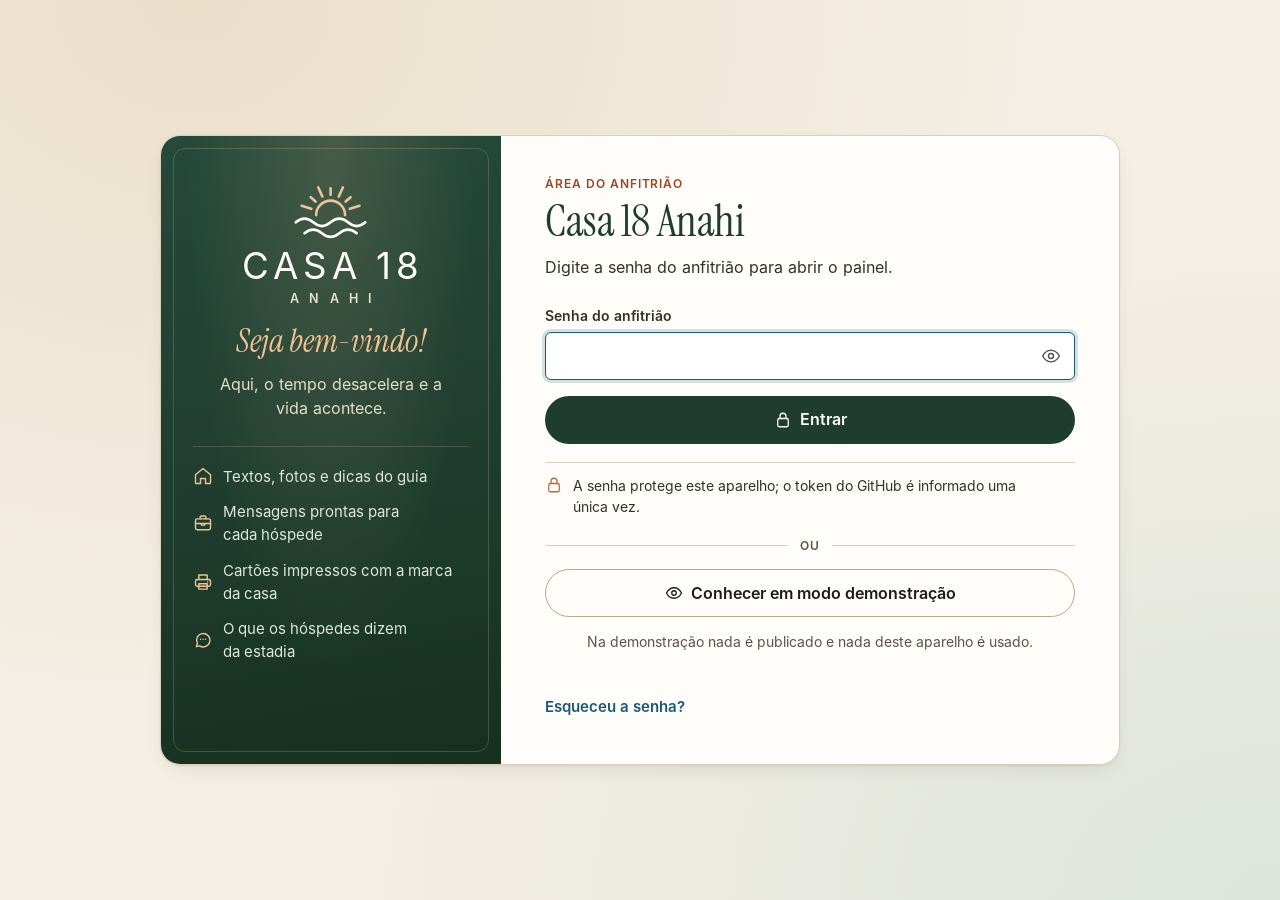
==== commit 178eeac3: "Atualizacao_Design" ====
--- a/admin/index.html
+++ b/admin/index.html
@@ -9,8 +9,8 @@
 <title>Painel do anfitrião · Casa 18 Anahi</title>
 <meta name="color-scheme" content="light">
 <link rel="icon" href="data:image/svg+xml,%3Csvg xmlns='http://www.w3.org/2000/svg' viewBox='0 0 64 64'%3E%3Crect width='64' height='64' rx='14' fill='%231F3D2F'/%3E%3Cg transform='translate%282 8%29 scale%28.94%29'%3E%3Cg fill='none' stroke-linecap='round' stroke-linejoin='round' stroke-width='2.6'%3E %3Cg stroke='%23F0C394'%3E%3Cpath d='M23.5 25 A 8.5 8.5 0 0 1 40.5 25'/%3E%3Cline x1='20.49' y1='21.26' x2='14.03' y2='19.16'/%3E%3Cline x1='23.01' y1='16.90' x2='20.18' y2='14.36'/%3E%3Cline x1='27.08' y1='13.95' x2='24.31' y2='7.73'/%3E%3Cline x1='32.00' y1='12.90' x2='32.00' y2='9.10'/%3E%3Cline x1='36.92' y1='13.95' x2='39.69' y2='7.73'/%3E%3Cline x1='40.99' y1='16.90' x2='43.82' y2='14.36'/%3E%3Cline x1='43.51' y1='21.26' x2='49.97' y2='19.16'/%3E%3C/g%3E %3Cg stroke='%23FFFDF9'%3E%3Cpath d='M5 31.5 C 11 27.5 16 27.5 22 31.5 S 33 35.5 39 31.5 S 50 27.5 59 31.5'/%3E%3Cpath d='M13 38 C 19 34.5 24 34.5 30 38 S 41 41.5 47 38 S 54 35 58 36.5' opacity='.85'/%3E%3C/g%3E %3C/g%3E%3C/g%3E%3C/svg%3E">
-<link rel="stylesheet" href="../assets/calendario.css">
-<link rel="stylesheet" href="admin.css">
+<link rel="stylesheet" href="../assets/calendario.css?v=11">
+<link rel="stylesheet" href="admin.css?v=11">
 </head>
 <body>
 <svg width="0" height="0" style="position:absolute" aria-hidden="true">
@@ -55,13 +55,13 @@
 <dialog class="editor" id="editor"></dialog>
 <dialog class="editor" id="dialogo"></dialog>
 <div class="toast" id="toast" role="status" aria-live="polite"></div>
-<script src="../assets/marca.js"></script>
-<script src="../assets/ilustracoes.js"></script>
-<script src="qr.js"></script>
-<script src="../assets/agenda.js"></script>
-<script src="../assets/calendario.js"></script>
-<script src="hospede.js"></script>
-<script src="sentimento.js"></script>
-<script src="admin.js"></script>
+<script src="../assets/marca.js?v=11"></script>
+<script src="../assets/ilustracoes.js?v=11"></script>
+<script src="qr.js?v=11"></script>
+<script src="../assets/agenda.js?v=11"></script>
+<script src="../assets/calendario.js?v=11"></script>
+<script src="hospede.js?v=11"></script>
+<script src="sentimento.js?v=11"></script>
+<script src="admin.js?v=11"></script>
 </body>
 </html>
--- a/assets/calendario.css
+++ b/assets/calendario.css
@@ -69,3 +69,4 @@
 .cal-fechar{background:var(--cal-tinta);color:#fff;border:0;border-radius:10px;padding:0 22px;min-height:48px;font:inherit;font-weight:600;font-size:.9375rem;cursor:pointer}
 .cal-fechar:hover{background:#000}
 
+@media (max-width:359px){.cal-campo>.cal-fmt{font-size:.9375rem;padding:0 10px}}
--- a/admin/admin.css
+++ b/admin/admin.css
@@ -1,523 +1,601 @@
-/* Tipografia alinhada ao site (rodada 3): Instrument Serif (títulos, itálicos, números editoriais) + Inter (interface e dados),
-   servidas pelo próprio site em ../assets/fontes. Se os arquivos faltarem, o painel cai em Georgia/sans do sistema sem quebrar.
-   Nada de Google Fonts: o painel não chama terceiros para tipografia. */
+/* =====================================================================
+   Painel do anfitrião · Casa 18 Anahi · v5
+   Um sistema só, o mesmo do site (auditoria v5, visual.md §4 e layout.md "grid única"):
+   · Instrument Serif só em títulos de página e números editoriais (32 px ou mais); todo o resto em Inter 400/600.
+   · Cores, raios (6/12/20/999), sombras (0/1/2), espaçamento em grade de 4.
+   · Breakpoints: 600 / 900 / 1200, mais "tela baixa" (max-height:500px).
+   · Container: 1080 px centralizado; telas de formulário usam a coluna de leitura (760 px = 8 de 12 colunas).
+   · Botões: primário, secundário, terciário e perigo. Um card. Um campo. Alvos de 44 px ou mais.
+   Fontes servidas pelo próprio site (../assets/fontes); sem elas, cai em Georgia/sans do sistema sem quebrar.
+   ===================================================================== */
 @font-face{font-family:'Instrument Serif';font-style:normal;font-weight:400;font-display:swap;src:url(../assets/fontes/instrument-serif-400.woff) format('woff')}
 @font-face{font-family:'Instrument Serif';font-style:italic;font-weight:400;font-display:swap;src:url(../assets/fontes/instrument-serif-400i.woff) format('woff')}
-@font-face{font-family:'Inter';font-style:normal;font-weight:300;font-display:swap;src:url(../assets/fontes/inter-300.woff) format('woff')}
 @font-face{font-family:'Inter';font-style:normal;font-weight:400;font-display:swap;src:url(../assets/fontes/inter-400.woff) format('woff')}
 @font-face{font-family:'Inter';font-style:normal;font-weight:500 800;font-display:swap;src:url(../assets/fontes/inter-600.woff) format('woff')}
 @font-face{font-family:'Serif Reserva';src:local('Georgia'),local('Times New Roman');size-adjust:86%;ascent-override:96%}
 @font-face{font-family:'Sans Reserva';src:local('Arial'),local('Helvetica'),local('DejaVu Sans');size-adjust:107%;ascent-override:90%}
+
+/* ---------- 1. Tokens (mesmos nomes e valores de visual.md §4) ---------- */
 :root{
-  /* Tokens alinhados ao site (assets/site.css, rodada 3): areia, linho, papel, fio, coqueiro, oceano, terracota, dourado. */
-  --fundo:#F4EEE4; --sup:#FFFDF9; --sup-2:#FAF6EF; --linha:#E3D9C8; --linha-2:#D2C5AF; --linha-3:#B9A88C;
-  --verde:#1F3D2F; --verde-2:#2C5240; --mar:#1B5A75; --mar-claro:#E2EDEB; --terra:#9A4724; --terra-claro:#F3E3D6;
-  --tinta:#1E1B18; --texto:#35302B; --mudo:#5C544B; --alerta:#8A2A1A; --alerta-bg:#F6DDD4; --ok:#2C6E49; --ok-bg:#DFEDE3;
-  --pos:#1F72A8; --neg:#C8662E; --neu:#A39B91;
-  --display:'Instrument Serif','Serif Reserva','Iowan Old Style',Georgia,serif; --sans:'Inter','Sans Reserva',system-ui,-apple-system,'Segoe UI',sans-serif; --script:var(--display); --dourado:#B8693A; --sol:#C98A55; --salvia:#8FA894;
-  --r:12px; --r-lg:16px; --sombra:0 1px 0 rgba(30,27,24,.03),0 14px 30px -26px rgba(30,27,24,.35);
-  --ease:cubic-bezier(.2,.7,.2,1); --demo-h:0px;
+  --bg:#F4EEE4; --surface:#FFFDF9; --surface-2:#EDE5D8;
+  --ink:#1E1B18; --text:#35302B; --muted:#5C544B;
+  --line:#DCCFB9; --line-strong:#B9A88C;
+  --brand:#1F3D2F; --brand-hover:#17301F; --accent:#9A4724; --info:#1B5A75; --info-bg:#E2EDEB;
+  --danger:#8A2A1A; --danger-bg:#F6DDD4; --ok:#2C6E49; --ok-bg:#DFEDE3; --warn-bg:#F3E3D6; --warn-ink:#6E3214;
+  --r-sm:6px; --r-md:12px; --r-lg:20px; --r-full:999px;
+  --shadow-1:0 1px 2px rgba(30,27,24,.06),0 8px 24px -12px rgba(30,27,24,.18);
+  --shadow-2:0 24px 48px -24px rgba(20,32,26,.40);
+  --s-1:4px; --s-2:8px; --s-3:12px; --s-4:16px; --s-6:24px; --s-8:32px; --s-12:48px; --s-16:64px;
+  --display:'Instrument Serif','Serif Reserva',Georgia,serif; --sans:'Inter','Sans Reserva',system-ui,-apple-system,'Segoe UI',sans-serif;
+  --f-h1:clamp(2rem,1.6rem + 1.4vw,2.75rem); --f-num:2.5rem;
+  /* grade (layout.md) */
+  --max:1080px; --max-texto:760px; --margem:16px; --gutter:16px; --pad:20px; --topo:56px;
+  --demo-h:0px; --barra-w:188px;
+  --ease:cubic-bezier(.2,.7,.2,1);
+  /* nomes antigos usados pelo código (apontam para os tokens acima) */
+  --fundo:var(--bg); --sup:var(--surface); --sup-2:#FAF6EF; --linha:var(--line); --linha-2:var(--line-strong); --linha-3:var(--line-strong);
+  --verde:var(--brand); --verde-2:#2C5240; --mar:var(--info); --mar-claro:var(--info-bg); --terra:var(--accent); --terra-claro:var(--warn-bg);
+  --tinta:var(--ink); --texto:var(--text); --mudo:var(--muted); --alerta:var(--danger); --alerta-bg:var(--danger-bg);
+  --pos:#1F72A8; --neg:#C8662E; --neu:#A39B91; --dourado:#B8693A; --sol:#C98A55; --script:var(--display);
+  --r:var(--r-md); --r-lg-antigo:var(--r-md);
   color-scheme:light;
 }
+@media (min-width:400px){:root{--barra-w:210px}}
+@media (min-width:480px){:root{--barra-w:316px}}
+@media (min-width:600px){:root{--margem:24px; --gutter:20px; --pad:24px}}
+@media (min-width:900px){:root{--margem:32px; --gutter:24px; --topo:64px}}
+@media (min-width:1200px){:root{--margem:40px}}
+
+/* ---------- 2. Base ---------- */
 *{box-sizing:border-box}
 [hidden]{display:none!important}
-body{margin:0;background:var(--fundo);color:var(--tinta);font:500 15px/1.5 var(--sans);-webkit-font-smoothing:antialiased}
-a{color:var(--mar)} button,input,select,textarea{font:inherit;color:inherit}
-:focus-visible{outline:3px solid var(--mar);outline-offset:2px;border-radius:6px}
+html{background:var(--bg)}
+body{margin:0;background:var(--bg);color:var(--ink);font:400 16px/1.55 var(--sans);-webkit-font-smoothing:antialiased;font-feature-settings:"kern","liga","calt";text-rendering:optimizeLegibility}
+a{color:var(--info)} button,input,select,textarea{font:inherit;color:inherit}
+::selection{background:#CDE4E0}
+p,li{text-wrap:pretty} h1,h2,h3{margin:0;text-wrap:balance}
+/* foco: só no elemento, nunca na página inteira (o #vista recebe foco programático ao trocar de seção) */
+:focus{outline:none}
+:focus-visible{outline:2px solid var(--info);outline-offset:3px}
+#vista:focus,#vista:focus-visible,[tabindex="-1"]:focus,[tabindex="-1"]:focus-visible{outline:none}
 .ic{width:20px;height:20px;flex:none;fill:none;stroke:currentColor;stroke-width:1.7;stroke-linecap:round;stroke-linejoin:round}
 .sr-only{position:absolute!important;opacity:0;width:1px;height:1px;overflow:hidden;clip:rect(0,0,0,0);white-space:nowrap}
-h1,h2,h3{margin:0}
-.t1{font-family:var(--display);font-weight:400;font-size:30px;letter-spacing:-.02em;color:var(--verde);line-height:1.1}
-.t2{font-family:var(--display);font-weight:500;font-size:20px;letter-spacing:-.01em;line-height:1.2}
-.t3{font-weight:800;font-size:14px;letter-spacing:.02em}
-.olho{font-size:11.5px;letter-spacing:.12em;text-transform:uppercase;font-weight:800;color:var(--terra)}
-.mudo{color:var(--mudo)} .peq{font-size:13px}
-
-/* Layout */
-.app{display:grid;grid-template-columns:1fr;min-height:100vh}
-@media (min-width:1000px){.app{grid-template-columns:248px 1fr}}
-.lado{background:var(--verde);color:#E9EFEA;padding:18px 14px;display:flex;flex-direction:column;gap:4px;position:sticky;top:0;z-index:20}
-@media (max-width:999px){.lado{flex-direction:row;padding:10px;gap:8px;align-items:center;min-height:64px}.lado .marca{display:none}}
-@media (min-width:1000px){.lado{height:100vh;overflow-y:auto}.lado .nav-item{padding:9px 12px}}
-.marca{display:flex;flex-direction:column;align-items:flex-start;gap:10px;padding:8px 8px 22px;margin-bottom:6px;color:#fff;text-decoration:none;border-bottom:1px solid rgba(255,255,255,.12)}
-.marca-logo{display:block;width:184px;max-width:100%;color:#FFFDF9}
+code{font-family:ui-monospace,Menlo,monospace;font-size:.86em;background:var(--surface-2);padding:1px 6px;border-radius:var(--r-sm);overflow-wrap:anywhere}
+
+/* ---------- 3. Tipografia ---------- */
+.t1{font-family:var(--display);font-weight:400;font-size:var(--f-h1);line-height:1.05;letter-spacing:-.01em;color:var(--brand)}
+.t1 em,.entrada-tit em{font-style:normal}
+.t2{font-family:var(--sans);font-weight:600;font-size:1.125rem;line-height:1.3;letter-spacing:-.01em;color:var(--ink)}
+@media (min-width:900px){.t2{font-size:1.25rem}}
+.t2 em{font-style:normal}
+.t3{font-family:var(--sans);font-weight:600;font-size:1rem;line-height:1.35;color:var(--ink)}
+.olho{display:inline-flex;align-items:center;gap:8px;font-size:12px;line-height:1.3;letter-spacing:.08em;text-transform:uppercase;font-weight:600;color:var(--accent)}
+.olho .num{font-variant-numeric:tabular-nums;color:var(--muted)}
+.olho .num:empty{display:none}
+.mudo{color:var(--muted)} .peq{font-size:14px;line-height:1.5}
+p.mudo,.card>p,.ajuda{max-width:68ch}
+.num,.kpi .val,.antes-num b,.virada-num b,.tabela td.num{font-variant-numeric:tabular-nums lining-nums}
+.centro{text-align:center}
+
+/* ---------- 4. Estrutura ---------- */
+.app{min-height:100vh}
+.palco{min-width:0}
+.conteudo{width:min(100% - 2*var(--margem),var(--max));margin:0 auto;padding:var(--s-6) 0 var(--s-16)}
+@media (min-width:900px){.conteudo{padding-top:var(--s-8)}}
+/* telas de formulário: coluna de leitura (8 de 12 colunas) alinhada ao início do container */
+.conteudo.estreita>*{max-width:var(--max-texto)}
+.conteudo>*+*{margin-top:var(--s-4)}
+.conteudo>.cab+*{margin-top:0}
+.cab{display:flex;flex-wrap:wrap;justify-content:space-between;align-items:flex-end;gap:var(--s-3) var(--s-4);margin-bottom:var(--s-6);padding-bottom:var(--s-4);border-bottom:1px solid var(--line)}
+.cab>div:first-child{min-width:0;flex:1 1 320px}
+.cab .t1{margin-top:var(--s-2)}
+.cab p{margin:var(--s-2) 0 0;color:var(--muted);max-width:60ch}
+.cab .acoes{flex:none}
+.card .cab{border:0;padding:0;margin-bottom:var(--s-3);align-items:center}
+
+/* barra lateral (≥ 900) e barra única do topo (< 900) */
+.lado{z-index:30}
+.marca{display:flex;flex-direction:column;align-items:flex-start;gap:10px;padding:8px 8px 20px;margin-bottom:6px;color:#fff;text-decoration:none;border-bottom:1px solid rgba(240,195,148,.22)}
+.marca-logo{display:block;width:176px;max-width:100%;color:#FFFDF9}
 .marca svg{width:100%;height:auto;display:block}
-.marca-sub{font-size:11px;letter-spacing:.16em;text-transform:uppercase;color:#C9D6CD;font-weight:700}
+.marca-sub{font-size:12px;letter-spacing:.08em;text-transform:uppercase;color:#C9D6CD;font-weight:600}
 .marca-texto{display:inline-grid;justify-items:center;gap:2px;font-family:var(--sans);color:inherit;line-height:1}
-.marca-texto b{font-weight:300;font-size:26px;letter-spacing:.32em;padding-left:.32em}
-.marca-texto span{font-weight:600;font-size:12px;letter-spacing:.6em;padding-left:.6em;opacity:.8}
-.nav-item{display:flex;align-items:center;gap:11px;padding:10px 12px;border-radius:10px;color:#D6E1D9;text-decoration:none;font-weight:700;font-size:14.5px;border:0;background:none;cursor:pointer;white-space:nowrap;text-align:left;width:100%}
-/* Menu "Seções" (A04): no computador a lista fica sempre à vista; no celular abre por um botão. */
-.menu-btn{display:none}
-.menu-lista{display:flex;flex-direction:column;gap:4px;flex:1;min-height:0}
-@media (max-width:999px){
-  .menu-btn{display:flex;align-items:center;gap:10px;width:100%;min-height:44px;padding:0 14px;border-radius:11px;border:1px solid rgba(255,255,255,.3);background:rgba(255,255,255,.06);color:#fff;font-weight:800;font-size:15px;cursor:pointer;text-align:left}
-  .menu-btn .menu-atual{font-weight:600;color:#C9D6CD;overflow:hidden;text-overflow:ellipsis;white-space:nowrap;min-width:0}
-  .menu-btn .menu-atual::before{content:'· ';color:#C9D6CD}
-  .menu-btn .cont{margin-left:auto;background:var(--terra);color:#fff;border-radius:999px;font-size:12px;padding:1px 8px}
-  .menu-btn[aria-expanded="true"]{background:#F3EEE5;color:var(--verde)} .menu-btn[aria-expanded="true"] .menu-atual,.menu-btn[aria-expanded="true"] .menu-atual::before{color:var(--verde-2)}
-  .menu-lista{display:none;position:absolute;top:100%;left:0;right:0;background:var(--verde);padding:8px 10px 14px;max-height:calc(100vh - 64px);max-height:calc(100dvh - 64px);overflow-y:auto;box-shadow:0 18px 40px -10px rgba(0,0,0,.45);z-index:30}
-  .menu-lista.aberto{display:grid;grid-template-columns:repeat(2,minmax(0,1fr));gap:4px}
-  .menu-lista .sep,.menu-lista .lado-rodape{grid-column:1/-1}
-  .menu-lista .sep{margin:6px 4px}
-  .menu-lista .lado-rodape{margin-top:6px;border-top:1px solid rgba(255,255,255,.12);padding:12px 4px 0}
-  .menu-lista .lado-rodape button{min-height:44px}
-  .nav-item{width:100%;min-height:44px;padding:10px 10px;white-space:normal;line-height:1.2;gap:9px}
-  body.menu-aberto .palco{filter:brightness(.92)}
-}
+.marca-texto b{font-weight:400;font-size:24px;letter-spacing:.28em;padding-left:.28em}
+.marca-texto span{font-weight:600;font-size:12px;letter-spacing:.5em;padding-left:.5em;opacity:.8}
+.menu-lista{display:flex;flex-direction:column;gap:2px;flex:1;min-height:0}
+.nav-grupo{font-size:12px;letter-spacing:.08em;text-transform:uppercase;font-weight:600;color:#9DB5A6;padding:16px 12px 6px}
+.nav-item{display:flex;align-items:center;gap:12px;min-height:44px;padding:0 12px;border-radius:var(--r-md);color:#D6E1D9;text-decoration:none;font-weight:600;font-size:15px;line-height:1.25;border:0;background:none;cursor:pointer;text-align:left;width:100%;position:relative;transition:background .15s,color .15s}
+.nav-item .ic{opacity:.85}
 .nav-item:hover{background:rgba(255,255,255,.08);color:#fff}
-.nav-item[aria-current="page"]{background:#F3EEE5;color:var(--verde)}
-.nav-item .cont{margin-left:auto;background:var(--terra);color:#fff;border-radius:999px;font-size:11px;padding:1px 7px}
+.nav-item[aria-current="page"]{background:#F5EFE4;color:var(--brand)}
+.nav-item .cont,.menu-btn .cont{margin-left:auto;background:var(--accent);color:#fff;border-radius:var(--r-full);font-size:12px;font-weight:600;line-height:20px;min-width:22px;padding:0 7px;text-align:center}
 .sep{height:1px;background:rgba(255,255,255,.12);margin:10px 4px}
-.lado-rodape{margin-top:auto;font-size:12.5px;color:#C9D6CD;padding:8px;display:grid;gap:6px}
-.lado-rodape button{display:inline-flex;align-items:center;gap:8px;background:none;border:1px solid rgba(255,255,255,.25);border-radius:10px;color:#F3EEE5;cursor:pointer;padding:0 12px;min-height:40px;font-weight:700;justify-self:start}
+.lado-rodape{margin-top:auto;font-size:14px;color:#C9D6CD;padding:12px 8px 4px;display:grid;gap:8px;border-top:1px solid rgba(255,255,255,.12)}
+.lado-rodape .repo-nome{font-weight:600;color:#E9EFEA;word-break:break-all}
+.rodape-acoes{display:flex;flex-wrap:wrap;gap:8px}
+.lado-rodape button{display:inline-flex;align-items:center;gap:8px;background:none;border:1px solid rgba(255,255,255,.3);border-radius:var(--r-full);color:#F3EEE5;cursor:pointer;padding:0 16px;min-height:44px;font-weight:600;font-size:14px}
 .lado-rodape button:hover{background:rgba(255,255,255,.08)}
 .lado-rodape .ic{width:18px;height:18px}
 .lado :focus-visible{outline-color:#F0C394}
-.palco{min-width:0;display:flex;flex-direction:column}
-.barra{position:sticky;top:0;z-index:15;display:flex;flex-wrap:wrap;align-items:center;gap:10px 14px;padding:12px 24px;background:rgba(243,238,229,.92);backdrop-filter:blur(8px);border-bottom:1px solid var(--linha)}
-@media (max-width:999px){.barra{top:64px;padding:10px 14px;gap:8px}.barra .estado{flex-basis:100%;font-size:13.5px}.so-largo{display:none}}
-@media (max-width:420px){.barra .btn{flex:1;padding:0 10px}}
-.barra .estado{display:flex;align-items:center;gap:8px;font-weight:700;font-size:14px;margin-right:auto}
-.ponto{width:9px;height:9px;border-radius:50%;background:var(--ok)} .ponto.pendente{background:var(--terra)}
-.conteudo{padding:28px 24px 80px;max-width:1180px;width:100%}
-@media (max-width:640px){.conteudo{padding:20px 14px 80px}}
-.cab{display:flex;flex-wrap:wrap;justify-content:space-between;align-items:flex-end;gap:12px;margin-bottom:22px}
-.cab p{margin:6px 0 0;color:var(--mudo);max-width:46rem}
-
-/* Superfícies */
-.card{background:var(--sup);border:1px solid var(--linha);border-radius:var(--r-lg);padding:20px}
-.card+.card{margin-top:14px}
+.menu-btn{display:none}
+
+.barra{z-index:31;display:flex;align-items:center;gap:var(--s-2)}
+.barra .estado{display:flex;align-items:center;gap:8px;font-weight:600;font-size:14px;margin-right:auto;min-width:0;white-space:nowrap}
+.estado-curto{display:none}
+.ponto{width:10px;height:10px;border-radius:50%;background:var(--ok);flex:none} .ponto.pendente{background:var(--accent)}
+
+@media (min-width:900px){
+  .app{display:grid;grid-template-columns:248px minmax(0,1fr);grid-template-rows:minmax(100vh,auto);background:linear-gradient(90deg,#1A3428 248px,transparent 248px)}
+  .lado{position:sticky;top:var(--demo-h);height:calc(100vh - var(--demo-h));overflow-y:auto;display:flex;flex-direction:column;gap:2px;padding:18px 14px 14px;background:linear-gradient(180deg,#21402F 0%,var(--brand) 40%,#1A3428 100%);color:#E9EFEA}
+  .nav-item[aria-current="page"]::before{content:'';position:absolute;left:-14px;top:10px;bottom:10px;width:2px;border-radius:2px;background:var(--sol)}
+  .barra{position:sticky;top:var(--demo-h);height:var(--topo);padding:0 max(var(--margem),calc((100% - var(--max))/2));background:rgba(244,238,228,.94);backdrop-filter:blur(8px);-webkit-backdrop-filter:blur(8px);border-bottom:1px solid var(--line);gap:var(--s-3)}
+}
+/* celular, tablet e paisagem: UMA barra de 56 px (menu à esquerda, estado e Publicar à direita) */
+@media (max-width:899px){
+  .app{display:block}
+  .lado{position:sticky;top:0;height:var(--topo);display:flex;align-items:center;padding:6px calc(var(--barra-w) + var(--margem)) 6px var(--margem);background:var(--surface);border-bottom:1px solid var(--line);color:var(--ink)}
+  .lado .marca{display:none}
+  .lado :focus-visible{outline-color:var(--info)}
+  .menu-btn{display:inline-flex;align-items:center;gap:8px;max-width:100%;min-width:0;min-height:44px;padding:0 14px;border-radius:var(--r-full);border:1px solid var(--line-strong);background:transparent;color:var(--ink);font-weight:600;font-size:15px;cursor:pointer;text-align:left}
+  .menu-btn .menu-rot{flex:none}
+  .menu-btn .menu-atual{font-weight:400;color:var(--muted);overflow:hidden;text-overflow:ellipsis;white-space:nowrap;min-width:0}
+  .menu-btn .menu-atual::before{content:'· '}
+  .menu-btn[aria-expanded="true"]{background:var(--brand);border-color:var(--brand);color:#fff} .menu-btn[aria-expanded="true"] .menu-atual{color:#C9D6CD}
+  .menu-lista{display:none;position:absolute;top:100%;left:0;right:0;background:var(--brand);padding:8px var(--margem) 16px;max-height:calc(100vh - var(--topo));max-height:calc(100dvh - var(--topo));overflow-y:auto;box-shadow:var(--shadow-2);z-index:40}
+  .menu-lista.aberto{display:grid;grid-template-columns:repeat(2,minmax(0,1fr));gap:2px 8px}
+  .menu-lista .nav-grupo,.menu-lista .lado-rodape,.menu-lista .sep{grid-column:1/-1}
+  .menu-lista .nav-grupo{padding:12px 4px 4px}
+  .menu-lista .lado-rodape{margin-top:8px;padding:12px 4px 0}
+  .nav-item{padding:6px 10px;gap:10px;white-space:normal}
+  body.menu-aberto .palco{filter:brightness(.94)}
+  .barra{position:sticky;top:0;height:var(--topo);margin:calc(-1 * var(--topo)) 0 0 auto;width:max-content;max-width:100%;padding:6px var(--margem) 6px 8px;background:transparent}
+  .barra .so-largo{display:none}
+  .barra .estado .estado-longo{position:absolute!important;opacity:0;width:1px;height:1px;overflow:hidden;clip:rect(0,0,0,0);white-space:nowrap}
+  .barra [data-acao="previa"]{width:44px;padding:0}
+  .barra [data-acao="previa"] .rot-btn{position:absolute!important;opacity:0;width:1px;height:1px;overflow:hidden;clip:rect(0,0,0,0)}
+}
+@media (max-width:899px) and (min-width:480px){.estado-curto{display:inline;color:var(--text);font-weight:600}}
+@media (max-width:399px){.menu-btn .menu-atual{display:none}.barra #btn-publicar .ic{display:none}.barra #btn-publicar{padding:0 16px}}
+@media (max-width:479px){.menu-btn .menu-atual{display:none}}
+@media (max-width:359px){.menu-btn .menu-rot{position:absolute!important;opacity:0;width:1px;height:1px;overflow:hidden;clip:rect(0,0,0,0)}.menu-btn{padding:0 12px}}
+
+/* faixa do modo demonstração: rola junto no celular e em telas baixas; fica presa no topo no computador */
+.faixa-demo{position:relative;z-index:200;height:44px;display:flex;align-items:center;justify-content:center;gap:10px 14px;padding:0 var(--margem);background:repeating-linear-gradient(135deg,#A44F2A 0 14px,#9A4826 14px 28px);color:#FFF8F0;font-size:14px;white-space:nowrap;overflow:hidden}
+.faixa-demo b{font-weight:600}
+.fd-ponto{width:8px;height:8px;border-radius:50%;background:#FFE2C4;box-shadow:0 0 0 3px rgba(255,226,196,.25);flex:none}
+.fd-conta{opacity:.85} .fd-conta:empty{display:none}
+.fd-sair{color:#fff;font-weight:600;text-underline-offset:3px;min-height:44px;min-width:44px;display:inline-flex;align-items:center;justify-content:center;flex:none}
+.faixa-demo :focus-visible{outline-color:#FFE2C4;outline-offset:-2px}
+@media (max-width:599px){.faixa-demo{justify-content:space-between;font-size:13px;gap:8px}.fd-conta,.fd-longo{display:none}}
+@media (min-width:900px) and (min-height:501px){body.demo{--demo-h:44px}.faixa-demo{position:sticky;top:0}body.demo dialog.editor{margin-top:44px;height:calc(100dvh - 44px);max-height:calc(100dvh - 44px)}}
+
+/* ---------- 5. Componentes ---------- */
+/* Card: uma superfície só */
+.card{background:var(--surface);border:1px solid var(--line);border-radius:var(--r-md);padding:var(--pad);min-width:0}
+.card+.card{margin-top:var(--s-4)}
 .grade>.card+.card{margin-top:0}
-.grade{display:grid;gap:14px}
-@media (min-width:760px){.g2{grid-template-columns:repeat(2,minmax(0,1fr))}.g3{grid-template-columns:repeat(3,minmax(0,1fr))}.g4{grid-template-columns:repeat(4,minmax(0,1fr))}}
-.kpi{display:flex;flex-direction:column;gap:2px}
-.kpi .rot{font-size:12px;letter-spacing:.08em;text-transform:uppercase;font-weight:800;color:var(--mudo)}
-.kpi .val{font-family:var(--display);font-size:38px;font-weight:400;line-height:1.1;color:var(--tinta);letter-spacing:-.02em}
-.kpi .sub{font-size:13px;color:var(--mudo)}
-.barra-prog{height:8px;border-radius:4px;background:var(--linha);overflow:hidden;margin-top:8px}
-.barra-prog span{display:block;height:100%;background:var(--verde);border-radius:4px}
-
-/* Botões */
-.btn{display:inline-flex;align-items:center;justify-content:center;gap:8px;min-height:44px;padding:0 16px;border-radius:11px;border:1px solid transparent;font-weight:800;font-size:14px;cursor:pointer;text-decoration:none;white-space:nowrap;transition:background .15s,border-color .15s}
-.btn-prim{background:var(--verde);color:#F3EEE5}.btn-prim:hover{background:#17301F;color:#fff}
-.btn-sec{background:var(--sup);border-color:var(--linha-2);color:var(--verde)}.btn-sec:hover{border-color:var(--verde)}
-.btn-mar{background:var(--mar-claro);color:var(--mar)}
-.btn-perigo{background:var(--sup);border-color:#E4B8AA;color:var(--alerta)}.btn-perigo:hover{background:var(--alerta-bg)}
-.btn-fant{background:none;border:0;color:var(--mar);padding:0 6px;min-height:40px;text-decoration:underline;text-underline-offset:3px}
-.btn:disabled{opacity:.55;cursor:not-allowed}
-.btn-ic{width:44px;height:44px;min-height:44px;padding:0;border-radius:10px}
-.btn-grande{min-height:50px;font-size:15px;width:100%}
-.btn-link{background:none;border:0;padding:0;color:var(--mar);text-decoration:underline;font-weight:700;cursor:pointer;min-height:32px}
-.btn-fant.perigo{color:var(--alerta);min-height:36px}
-.acoes{display:flex;flex-wrap:wrap;gap:8px;align-items:center}
-
-/* Formulários */
-.form{display:grid;gap:16px}
-.campos{display:grid;gap:14px 16px;grid-template-columns:1fr}
-@media (min-width:700px){.campos{grid-template-columns:repeat(2,minmax(0,1fr))}.campos .largo{grid-column:1/-1}}
+.grade{display:grid;gap:var(--s-4);grid-template-columns:minmax(0,1fr)}
+.g4{grid-template-columns:repeat(2,minmax(0,1fr))}
+@media (min-width:600px){.g2,.g3,.g4{grid-template-columns:repeat(2,minmax(0,1fr))}}
+@media (min-width:900px){.g3{grid-template-columns:repeat(3,minmax(0,1fr))}.g4{grid-template-columns:repeat(4,minmax(0,1fr))}.estreita .g4{grid-template-columns:repeat(2,minmax(0,1fr))}}
+@media (min-width:1200px){.estreita .g4{grid-template-columns:repeat(4,minmax(0,1fr))}}
+.card code,.card b,.repo-nome{overflow-wrap:anywhere}
+
+/* Botões: primário · secundário · terciário · perigo (44 px; grande 48 px) */
+.btn{display:inline-flex;align-items:center;justify-content:center;gap:8px;min-height:44px;padding:0 20px;border-radius:var(--r-full);border:1px solid transparent;font:600 15px/1.2 var(--sans);letter-spacing:0;cursor:pointer;text-decoration:none;white-space:nowrap;text-align:center;transition:background .15s var(--ease),border-color .15s var(--ease),color .15s}
+.btn .ic{width:18px;height:18px}
+.btn:active{transform:translateY(1px)}
+.btn-prim,.btn-whats{background:var(--brand);color:var(--surface)} .btn-prim:hover,.btn-whats:hover{background:var(--brand-hover);color:#fff}
+.btn-sec,.btn-mar{background:transparent;border-color:var(--line-strong);color:var(--ink)} .btn-sec:hover,.btn-mar:hover{border-color:var(--brand);background:var(--surface)}
+.btn-perigo{background:transparent;border-color:#D9A898;color:var(--danger)} .btn-perigo:hover{background:var(--danger-bg);border-color:var(--danger)}
+.btn-fant{background:none;border:0;color:var(--info);padding:0 4px;text-decoration:none;font-weight:600}
+.btn-fant:hover{text-decoration:underline;text-underline-offset:3px}
+.btn-fant.perigo{color:var(--danger)}
+.btn:disabled,.btn.inativo{opacity:.45;cursor:not-allowed;transform:none}
+.btn.inativo{pointer-events:auto}
+.btn-ic{width:44px;height:44px;min-height:44px;padding:0;border-radius:50%;flex:none}
+.btn-grande{min-height:48px;font-size:16px;width:100%}
+.btn-peq{padding:0 14px;font-size:14px}
+.btn-link{background:none;border:0;padding:0;color:var(--info);text-decoration:underline;text-underline-offset:3px;font-weight:600;cursor:pointer;min-height:44px;display:inline-flex;align-items:center}
+.aviso .btn-link,.faltam .btn-link,.cofre-aviso .btn-link,p .btn-link,.honesto .btn-link{display:inline;min-height:0;padding:12px 0;margin:-12px 0;text-align:left;white-space:nowrap;vertical-align:baseline}
+.acoes{display:flex;flex-wrap:wrap;gap:var(--s-2);align-items:center}
+.card .acoes .btn{white-space:normal;max-width:100%;padding-block:8px;line-height:1.25}
+
+/* Formulário: um campo só */
+.form{display:grid;gap:var(--s-4)}
+.campos{display:grid;gap:var(--s-4) var(--gutter);grid-template-columns:minmax(0,1fr)}
+@media (min-width:600px){.campos{grid-template-columns:repeat(2,minmax(0,1fr))}.campos .largo{grid-column:1/-1}}
 .campo{display:flex;flex-direction:column;gap:6px;min-width:0}
-.campo label,.campo .rot{font-weight:800;font-size:13.5px;color:var(--texto)}
-.campo .ajuda{font-size:12.5px;color:var(--mudo);font-weight:500}
-.campo input[type=text],.campo input[type=url],.campo input[type=number],.campo input[type=date],.campo input[type=password],.campo input[type=search],.campo select,.campo textarea{width:100%;border:1px solid var(--linha-2);background:var(--sup-2);border-radius:10px;padding:10px 12px;font-weight:500;font-size:15px;color:var(--tinta)}
-.campo textarea{min-height:96px;resize:vertical;line-height:1.5}
-.campo textarea.lista{min-height:120px}
+.campo label,.campo .rot{font-weight:600;font-size:14px;line-height:1.35;color:var(--text)}
+.campo .ajuda,.ajuda{font-size:14px;line-height:1.45;color:var(--muted);font-weight:400}
+.campo .opc{font-weight:400;color:var(--muted);font-size:13px;margin-left:4px}
+.campo input[type=text],.campo input[type=url],.campo input[type=number],.campo input[type=date],.campo input[type=password],.campo input[type=search],.campo select,.campo textarea,.up-info input[type=text]{width:100%;min-height:48px;border:1px solid var(--line-strong);background:var(--surface);border-radius:var(--r-sm);padding:11px 12px;font:400 16px/1.4 var(--sans);color:var(--ink)}
+/* medida de leitura: campos de uma linha até 640 px; textos longos ocupam a coluna */
+.campo input[type=text],.campo input[type=url],.campo input[type=number],.campo input[type=date],.campo input[type=password],.campo input[type=search],.campo select{max-width:640px}
+.campo .cal-campo{max-width:640px}
+.campo textarea{min-height:104px;resize:vertical;line-height:1.5}
+.campo textarea.lista{min-height:128px}
 .campo textarea.json{font-family:ui-monospace,Menlo,monospace;font-size:13px;min-height:420px}
-.campo input:focus,.campo select:focus,.campo textarea:focus{outline:none;border-color:var(--mar);box-shadow:0 0 0 3px rgba(27,90,117,.14);background:#fff}
-.campo.erro input,.campo.erro textarea{border-color:var(--alerta);background:#FFF7F4}
-.erro-msg{font-size:12.5px;font-weight:700;color:var(--alerta)}
-.erro-msg::before{content:'⚠ '}
-.check{display:flex;gap:10px;align-items:center;font-weight:700;font-size:14px;cursor:pointer}
-.check{min-height:40px}
-.check input{width:20px;height:20px;flex:none;accent-color:var(--verde)}
-.checks{display:flex;flex-wrap:wrap;gap:8px 16px}
-fieldset{border:1px solid var(--linha);border-radius:var(--r);padding:14px;margin:0;min-width:0}
-legend{font-weight:800;font-size:13px;padding:0 6px;color:var(--mudo);letter-spacing:.04em;text-transform:uppercase}
-
-/* Listas de itens */
-.itens{display:flex;flex-direction:column;gap:8px}
-.item{display:grid;grid-template-columns:56px 1fr auto;gap:14px;align-items:center;padding:10px 12px 10px 10px;background:var(--sup);border:1px solid var(--linha);border-radius:var(--r)}
-.item .mini{width:56px;height:56px;border-radius:10px;overflow:hidden;position:relative;background:var(--linha)}
-.item .mini-ic{display:flex;align-items:center;justify-content:center;color:var(--mudo)}
+.campo input:focus,.campo select:focus,.campo textarea:focus,.up-info input:focus{outline:none;border-color:var(--info);box-shadow:0 0 0 3px rgba(27,90,117,.18);background:#fff}
+.campo.erro input,.campo.erro textarea{border-color:var(--danger);background:#FFF7F4}
+.erro-msg{font-size:14px;font-weight:600;color:var(--danger)} .erro-msg::before{content:'⚠ '}
+.campo .erro-msg[hidden]{display:none}
+.ok-msg{font-size:14px;font-weight:600;color:var(--ok)} .ok-msg::before{content:'✓ '}
+.check{display:flex;gap:10px;align-items:center;min-height:44px;font-weight:600;font-size:15px;line-height:1.3;cursor:pointer}
+.check input{width:20px;height:20px;flex:none;accent-color:var(--brand)}
+.checks{display:flex;flex-wrap:wrap;gap:0 20px}
+fieldset{border:1px solid var(--line);border-radius:var(--r-md);padding:var(--s-4);margin:0;min-width:0}
+legend{font-size:12px;font-weight:600;letter-spacing:.08em;text-transform:uppercase;color:var(--muted);padding:0 6px}
+.senha-caixa{position:relative;display:flex;max-width:640px}
+.senha-caixa input{padding-right:52px!important;width:100%}
+.ver-senha{position:absolute;right:2px;top:50%;transform:translateY(-50%);width:44px;height:44px;border:0;background:none;color:var(--muted);border-radius:50%;cursor:pointer;display:flex;align-items:center;justify-content:center}
+.ver-senha:hover{color:var(--brand)} .ver-senha[aria-pressed="true"]{color:var(--info)}
+
+/* Selos (3 famílias: neutro, ok/maré, alerta) */
+.tag{display:inline-flex;align-items:center;gap:4px;font-size:13px;font-weight:600;line-height:1.2;padding:3px 8px;border-radius:var(--r-sm);background:var(--surface-2);color:var(--text);white-space:nowrap}
+.tag.ok{background:var(--ok-bg);color:var(--ok)} .tag.rasc{background:var(--warn-bg);color:#7E3A1C} .tag.aviso{background:var(--danger-bg);color:var(--danger)} .tag.mar{background:var(--info-bg);color:#13455A}
+.tag.pos{background:#DDEAF4;color:#155985} .tag.neg{background:#F6E2D4;color:#8F4318} .tag.neu{background:#ECE8E2;color:#5E5850}
+button.tag{min-height:44px;padding:0 14px;border:0;border-radius:var(--r-full);cursor:pointer}
+
+/* Avisos: um neutro e um de alerta, sem borda lateral */
+.aviso{display:flex;gap:12px;align-items:flex-start;padding:12px 16px;border-radius:var(--r-md);background:var(--surface-2);color:var(--ink);font-size:15px;line-height:1.5}
+.aviso>.ic{margin-top:2px}
+.aviso>div,.aviso>span{min-width:0}
+.aviso.erro{background:var(--danger-bg);color:var(--danger)} .aviso.ok{background:var(--ok-bg);color:var(--ok)}
+.aviso-leve{background:var(--info-bg);color:#14455A}
+.insight{display:flex;gap:12px;align-items:flex-start;padding:14px 16px;border-radius:var(--r-md);background:var(--info-bg);color:#13455A;font-weight:400;line-height:1.5}
+.insight.terra{background:var(--warn-bg);color:var(--warn-ink)}
+.exemplo-faixa{background:var(--accent);color:#fff;font-weight:600;font-size:14px;text-align:center;padding:4px 12px;border-radius:var(--r-md);display:flex;flex-wrap:wrap;align-items:center;justify-content:center;gap:4px 12px}
+.exemplo-faixa .btn-fant{color:#fff!important;text-decoration:underline!important}
+/* estado vazio: uma linha de texto, sem caixa tracejada */
+.vazio{padding:var(--s-4) 0;color:var(--muted);font-size:15px}
+.card .vazio,.repet .vazio{padding:var(--s-2) 0}
+.itens>.vazio{padding:var(--s-6) var(--pad);background:var(--surface);border:1px solid var(--line);border-radius:var(--r-md)}
+
+/* Listas de itens (lugares, roteiros, contatos…) */
+.itens{display:flex;flex-direction:column;gap:var(--s-2)}
+.item{display:grid;grid-template-columns:56px minmax(0,1fr) auto;gap:var(--s-4);align-items:center;padding:12px 16px 12px 12px;background:var(--surface);border:1px solid var(--line);border-radius:var(--r-md)}
+.item .mini{width:56px;height:56px;border-radius:var(--r-sm);overflow:hidden;position:relative;background:var(--surface-2)}
+.item .mini-ic{display:flex;align-items:center;justify-content:center;color:var(--muted)}
 .item .mini img,.item .mini>svg{position:absolute;inset:0;width:100%;height:100%;object-fit:cover}
 .item .mini-ic .ic{position:static;width:22px;height:22px}
-@media (max-width:480px){.item{grid-template-columns:44px 1fr;gap:10px}.item .mini{width:44px;height:44px}.item>.acoes{grid-column:1/-1}.item>.acoes .btn{width:100%}}
-.item b{display:block;font-size:15px}
-.item .meta{font-size:12.5px;color:var(--mudo);display:flex;flex-wrap:wrap;gap:4px 10px;align-items:center}
-.tag{display:inline-flex;align-items:center;gap:4px;font-size:11.5px;font-weight:800;padding:3px 8px;border-radius:6px;background:#EEE7DA;color:#5A5148;white-space:nowrap}
-.tag.ok{background:var(--ok-bg);color:var(--ok)} .tag.rasc{background:var(--terra-claro);color:#7E3A1C} .tag.aviso{background:var(--alerta-bg);color:var(--alerta)} .tag.mar{background:var(--mar-claro);color:var(--mar)}
-.tag.pos{background:#DDEAF4;color:#155985} .tag.neg{background:#F6E2D4;color:#8F4318} .tag.neu{background:#ECE8E2;color:#5E5850}
-.busca-itens{display:flex;flex-wrap:wrap;gap:10px;align-items:center;margin-bottom:12px}
-.busca-itens .campo{flex:1;min-width:200px}
-.vazio{border:1.5px dashed var(--linha-2);border-radius:var(--r-lg);padding:28px;text-align:center;color:var(--mudo)}
-
-/* Editor lateral */
-dialog.editor{border:0;padding:0;margin:0 0 0 auto;height:100vh;height:100dvh;max-height:100vh;max-height:100dvh;width:min(720px,100vw);max-width:100vw;background:var(--fundo);box-shadow:-20px 0 60px -20px rgba(0,0,0,.3)}
+.item b{display:block;font-size:16px;font-weight:600;line-height:1.35}
+.item .meta{font-size:14px;color:var(--muted);display:flex;flex-wrap:wrap;gap:4px 10px;align-items:center;margin-top:2px}
+@media (max-width:479px){.item{grid-template-columns:44px minmax(0,1fr);gap:12px}.item .mini{width:44px;height:44px}.item>.acoes{grid-column:1/-1}.item>.acoes .btn{width:100%}}
+.busca-itens{display:flex;flex-wrap:wrap;gap:12px;align-items:center;margin-bottom:var(--s-3)}
+.busca-itens .campo{flex:1 1 240px;max-width:520px}
+
+/* Linhas de pendência (lista dentro de um card) */
+.pend{display:flex;gap:12px;align-items:center;min-height:52px;padding:6px 0;border-bottom:1px solid var(--line);font-size:15px;line-height:1.45}
+.pend:last-child{border-bottom:0}
+.pend>span{flex:1;min-width:0}
+.pend .ic{width:18px;height:18px}
+.pend.ok .ic{color:var(--ok)} .pend.falta .ic{color:var(--accent)} .pend.erro .ic{color:var(--danger)}
+.pend button{margin-left:auto;flex:none}
+.barra-prog{height:8px;border-radius:var(--r-full);background:var(--surface-2);overflow:hidden;margin-top:var(--s-2)}
+.barra-prog span{display:block;height:100%;background:var(--brand);border-radius:var(--r-full);transition:width .3s var(--ease)}
+.kpi{display:flex;flex-direction:column;gap:2px}
+.kpi .rot{font-size:12px;letter-spacing:.08em;text-transform:uppercase;font-weight:600;color:var(--muted)}
+.kpi .val{font-family:var(--display);font-size:var(--f-num);font-weight:400;line-height:1.1;color:var(--ink);margin:4px 0}
+.kpi .sub{font-size:14px;color:var(--muted)}
+.kpi .sub .btn-fant{min-height:44px;padding:0}
+
+/* Editor lateral e diálogos */
+dialog.editor{border:0;padding:0;margin:0 0 0 auto;height:100vh;height:100dvh;max-height:100vh;max-height:100dvh;width:min(720px,100vw);max-width:100vw;background:var(--bg);box-shadow:var(--shadow-2);display:none;flex-direction:column}
+dialog.editor[open]{display:flex;animation:entra .28s var(--ease)}
 dialog.editor::backdrop{background:rgba(20,32,26,.4)}
-dialog.editor[open]{animation:entra .28s cubic-bezier(.2,.7,.2,1)}
 @keyframes entra{from{transform:translateX(40px);opacity:0}to{transform:none;opacity:1}}
-.ed-cab{position:sticky;top:0;z-index:2;display:flex;align-items:center;gap:10px;padding:14px 18px;background:var(--fundo);border-bottom:1px solid var(--linha)}
-.ed-cab h2{margin-right:auto}
-.ed-corpo{padding:18px}
-@media (max-width:480px){.ed-corpo{padding:14px}.ed-rod{padding:10px 14px}.ed-rod .btn{padding:0 12px}}
-.ed-rod{position:sticky;bottom:0;display:flex;gap:8px;justify-content:space-between;padding:12px 18px;background:var(--fundo);border-top:1px solid var(--linha)}
-.repet{display:flex;flex-direction:column;gap:10px}
-.repet-item{border:1px solid var(--linha);background:var(--sup);border-radius:var(--r);padding:12px}
-.repet-cab{display:flex;align-items:center;gap:6px;margin-bottom:10px}
-.repet-cab b{margin-right:auto;font-size:13px;color:var(--mudo)}
-
-/* Fotos */
-.fotos{display:grid;grid-template-columns:repeat(auto-fill,minmax(150px,1fr));gap:10px}
-.foto{position:relative;border-radius:var(--r);overflow:hidden;background:var(--linha);aspect-ratio:1;border:2px solid transparent;cursor:pointer;padding:0}
+.ed-cab{position:sticky;top:0;z-index:2;display:flex;align-items:center;gap:12px;min-height:64px;padding:10px var(--margem);background:var(--bg);border-bottom:1px solid var(--line)}
+.ed-cab h2{margin-right:auto;min-width:0}
+.ed-corpo{padding:var(--s-4) var(--margem) var(--s-6);flex:1;overflow-y:auto}
+dialog.editor>.ed-corpo:only-of-type{flex:1}
+/* rodapé do editor: Concluir nunca vira disco (P0-3) */
+.ed-rod{position:sticky;bottom:0;display:flex;flex-wrap:wrap;align-items:center;gap:8px;justify-content:space-between;padding:12px var(--margem);background:var(--bg);border-top:1px solid var(--line)}
+.ed-rod>.btn-prim{min-width:140px}
+@media (max-width:479px){.ed-cab{min-height:56px;padding-block:6px}.ed-rod{padding:6px var(--margem);flex-wrap:nowrap}.ed-rod>.btn-prim{flex:1;min-width:0}.ed-rod .acoes{flex:none;flex-wrap:nowrap}.ed-rod .acoes .btn{width:44px;padding:0;border-radius:50%}.ed-rod .acoes .rot-btn{position:absolute!important;opacity:0;width:1px;height:1px;overflow:hidden;clip:rect(0,0,0,0)}}
+.repet{display:flex;flex-direction:column;gap:var(--s-3)}
+.repet-item{border:1px solid var(--line);background:var(--surface);border-radius:var(--r-md);padding:var(--s-3)}
+.repet-cab{display:flex;align-items:center;gap:6px;margin-bottom:var(--s-3)}
+.repet-cab b{margin-right:auto;font-size:14px;font-weight:600;color:var(--muted);min-width:0}
+.repet>.btn{justify-self:start;align-self:flex-start}
+.nota-interna{margin:0;padding:var(--s-4);border-radius:var(--r-md);background:#FFF6D9;border:1px solid #E0CB86}
+.nota-interna label::before{content:'🔒 '}
+.nota-interna textarea{background:#FFFCEF!important;min-height:80px!important}
+
+/* ---------- 6. Início: o que falta para o site ficar completo ---------- */
+.prontidao-resumo{display:flex;flex-wrap:wrap;align-items:center;gap:var(--s-3) var(--s-6);padding:var(--pad);background:var(--surface);border:1px solid var(--line);border-radius:var(--r-md)}
+.prontidao-resumo .pr-num{font-family:var(--display);font-size:3rem;line-height:1;color:var(--brand);font-variant-numeric:tabular-nums lining-nums}
+.prontidao-resumo .pr-txt{flex:1 1 220px;min-width:0}
+.prontidao-resumo .pr-txt b{display:block;font-size:16px;font-weight:600}
+.prontidao-resumo .pr-txt span{color:var(--muted);font-size:15px}
+.prontidao-resumo .barra-prog{flex:1 1 100%;margin:0}
+.antes,.completo{padding:0;overflow:hidden}
+.antes-cab{display:flex;gap:var(--s-4);justify-content:space-between;align-items:flex-start;flex-wrap:wrap;padding:var(--pad) var(--pad) var(--s-3)}
+.antes-cab>div:first-child{flex:1 1 260px;min-width:0}
+.antes-cab .t2{margin-top:4px}
+.antes-cab p{margin:6px 0 0}
+.antes-num{display:grid;justify-items:end;gap:6px;line-height:1.1;text-align:right}
+.antes-num b{font-family:var(--display);font-weight:400;font-size:2.5rem;line-height:1.1;color:var(--ink)}
+.antes-num span{font-size:14px;color:var(--muted);font-weight:600}
+.antes .barra-prog,.completo .barra-prog{margin:0 var(--pad) var(--s-2)}
+.antes .barra-prog span{background:var(--accent)} .antes.pronto .barra-prog span,.completo.pronto .barra-prog span{background:var(--ok)}
+.antes.pronto,.completo.pronto{border-color:#B9D3C0}
+.antes-lista,.pronto-lista{list-style:none;margin:0;padding:0}
+.antes-lista li,.pronto-lista li{display:flex;align-items:center;gap:12px;min-height:64px;padding:10px var(--pad);border-top:1px solid var(--line);font-size:15px;line-height:1.45}
+.antes-lista li>span,.pronto-lista li>.pl-txt{flex:1;min-width:0}
+.antes-lista li .ic,.pronto-lista li>.ic{width:20px;height:20px}
+.antes-lista li.ok .ic,.pronto-lista li.ok>.ic{color:var(--ok)} .antes-lista li.falta .ic,.pronto-lista li.falta>.ic{color:var(--accent)}
+.antes-lista li.ok>span,.pronto-lista li.ok .pl-txt b{color:var(--muted);font-weight:400}
+.antes-lista li.falta>span{font-weight:600;color:var(--ink)}
+.pronto-lista .pl-txt b{display:block;font-weight:600;color:var(--ink)}
+.pronto-lista .pl-txt small{display:block;font-size:14px;color:var(--muted);margin-top:2px}
+.pronto-lista .tag{margin-left:6px;vertical-align:1px}
+.antes-lista li .btn,.pronto-lista li .btn{margin-left:auto;flex:none}
+.pronto-lista li.ok{min-height:52px}
+@media (max-width:599px){.pronto-lista .pl-acoes{margin-left:32px;justify-content:flex-start}.pronto-lista .pl-acoes .btn{margin-left:0!important}.antes-lista li,.pronto-lista li{flex-wrap:wrap;align-items:flex-start}.antes-lista li>span,.pronto-lista li>.pl-txt{flex:1 1 calc(100% - 32px)}.antes-lista li .btn,.pronto-lista li .btn{margin-left:32px}.antes-lista li .ic,.pronto-lista li>.ic{margin-top:2px}}
+.revisao>summary{list-style:none;cursor:pointer;display:flex;align-items:center;gap:12px;min-height:44px;font-weight:600}
+.revisao>summary::-webkit-details-marker{display:none}
+.revisao>summary::after{content:'';width:9px;height:9px;border-right:2px solid var(--muted);border-bottom:2px solid var(--muted);transform:rotate(45deg);margin:-4px 4px 0 auto;transition:transform .2s}
+.revisao[open]>summary::after{transform:rotate(-135deg);margin-top:4px}
+.revisao-grupo{margin-top:var(--s-4)}
+.revisao-grupo h3{font-size:12px;font-weight:600;letter-spacing:.08em;text-transform:uppercase;color:var(--muted);margin:0 0 2px}
+.hosp-atalhos{display:grid;grid-template-columns:repeat(auto-fit,minmax(min(100%,200px),1fr));gap:var(--s-3)}
+.atalho-h{display:flex;gap:12px;align-items:flex-start;text-align:left;padding:var(--s-4);border-radius:var(--r-md);border:1px solid var(--line);background:var(--surface);cursor:pointer;min-height:76px;transition:border-color .15s}
+.atalho-h:hover{border-color:var(--line-strong)} .atalho-h:hover b{color:var(--brand)}
+.atalho-h .ic{width:22px;height:22px;color:var(--accent);margin-top:1px}
+.atalho-h b{display:block;font-weight:600;font-size:16px;line-height:1.3;color:var(--ink)}
+.atalho-h small{display:block;color:var(--muted);font-size:14px;margin-top:2px;line-height:1.4}
+.secao-tit{display:block;margin:var(--s-8) 0 var(--s-3)}
+.conteudo>.secao-tit{margin-top:var(--s-8)}
+.passos-card .t2{margin-bottom:var(--s-2)}
+.passos{margin:0;padding:0;list-style:none;counter-reset:p;display:grid;gap:var(--s-3);grid-template-columns:repeat(auto-fit,minmax(min(100%,200px),1fr))}
+.passos li{counter-increment:p;display:flex;gap:10px;align-items:flex-start;font-size:15px;line-height:1.45;color:var(--text);max-width:68ch}
+.passos li::before{content:counter(p);flex:none;width:26px;height:26px;border-radius:50%;background:var(--brand);color:var(--surface);font-weight:600;font-size:13px;display:flex;align-items:center;justify-content:center}
+
+/* ---------- 7. Fotos (grade de envio, v4 mantido) ---------- */
+/* área de envio: era um <label> inline sem display (P0-2) */
+.solta{display:flex;flex-direction:column;align-items:center;justify-content:center;gap:6px;width:100%;min-height:168px;border:2px dashed var(--line-strong);border-radius:var(--r-md);padding:var(--s-6);text-align:center;background:var(--surface);cursor:pointer;color:var(--muted);transition:border-color .15s,background .15s}
+.solta>.ic{width:28px;height:28px;color:var(--info)}
+.solta .t3{margin:4px 0 0!important}
+.solta:hover,.solta.ativa{border-color:var(--info);background:var(--info-bg)}
+.solta:focus-within{outline:2px solid var(--info);outline-offset:3px}
+#fila:empty,#picker-fila:empty{display:none}
+#fila .aviso+.aviso,#picker-fila .aviso+.aviso{margin-top:6px}
+.fotos{display:grid;grid-template-columns:repeat(auto-fill,minmax(150px,1fr));gap:var(--s-3)}
+.foto{position:relative;border-radius:var(--r-md);overflow:hidden;background:var(--surface-2);aspect-ratio:1;border:2px solid transparent;cursor:pointer;padding:0}
 .foto img{width:100%;height:100%;object-fit:cover;display:block}
-.foto span{position:absolute;left:0;right:0;bottom:0;padding:6px 8px;font-size:11.5px;font-weight:700;color:#fff;background:linear-gradient(transparent,rgba(0,0,0,.6));text-align:left;overflow:hidden;text-overflow:ellipsis;white-space:nowrap}
-.foto[aria-pressed="true"]{border-color:var(--verde)}
-.solta{border:2px dashed var(--linha-2);border-radius:var(--r-lg);padding:26px;text-align:center;background:var(--sup-2);cursor:pointer}
-.solta.ativa{border-color:var(--mar);background:var(--mar-claro)}
+.foto span{position:absolute;left:0;right:0;bottom:0;padding:6px 8px;font-size:13px;font-weight:600;color:#fff;background:linear-gradient(transparent,rgba(0,0,0,.6));text-align:left;overflow:hidden;text-overflow:ellipsis;white-space:nowrap}
+.foto[aria-pressed="true"]{border-color:var(--brand)}
 .foto-campo{display:flex;gap:12px;align-items:flex-start}
-.foto-campo>.foto{width:110px;flex:none}
 .foto-info{flex:1;display:grid;gap:8px;min-width:0}
-.foto-vazia{position:static!important;background:none!important;color:var(--mudo)!important;display:flex!important;flex-direction:column;gap:4px;height:100%;align-items:center;justify-content:center;text-align:center;white-space:normal!important;font-size:12.5px!important}
+.foto-vazia{position:static!important;background:none!important;color:var(--muted)!important;display:flex!important;flex-direction:column;gap:4px;height:100%;align-items:center;justify-content:center;text-align:center;white-space:normal!important;font-size:14px!important;padding:8px!important}
+.foto-vazia b{font-size:14px;color:var(--ink)}
 .foto-cel{display:grid;gap:4px}
-.galeria-campo{display:flex;flex-wrap:wrap;gap:8px}
-.galeria-campo .g{width:96px;position:relative}
-.galeria-campo .g .foto{width:96px;height:96px;aspect-ratio:auto}
-.galeria-campo .g input{margin-top:4px;width:96px;font-size:11px;padding:4px 6px;border:1px solid var(--linha-2);border-radius:6px;background:var(--sup-2)}
-.galeria-campo .g .x{position:absolute;top:2px;right:2px;width:36px;height:36px;border-radius:18px;font-size:18px;border:0;background:rgba(0,0,0,.6);color:#fff;cursor:pointer;line-height:1}
-.add-foto{width:96px;height:96px;border:2px dashed var(--linha-2);border-radius:var(--r);background:var(--sup-2);cursor:pointer;display:flex;flex-direction:column;gap:2px;align-items:center;justify-content:center;color:var(--mudo);font-weight:700;font-size:12.5px}
-.mover-foto{min-height:30px;font-size:12px}
-
-/* Gráficos */
+.galeria-campo{display:block;container-type:inline-size}
+#lista-fotos,#picker-lista{container-type:inline-size}
+.up-grade{display:grid;grid-template-columns:minmax(0,1fr);gap:var(--s-4);align-items:stretch}
+@container (min-width:420px){.up-grade{grid-template-columns:repeat(2,minmax(0,1fr))}}
+@container (min-width:640px){.up-grade{grid-template-columns:repeat(3,minmax(0,1fr))}}
+@container (min-width:880px){.up-grade{grid-template-columns:repeat(4,minmax(0,1fr))}}
+.up-card{display:flex!important;flex-direction:column;gap:0;width:auto!important;background:var(--surface);border:1px solid var(--line);border-radius:var(--r-md);overflow:hidden;position:relative}
+.up-card .up-mini,.galeria-campo .g .foto{width:100%!important;height:auto!important;aspect-ratio:4/3!important;border-radius:0;border:0;display:block}
+.up-mini img{width:100%;height:100%;object-fit:cover}
+.up-capa{position:absolute!important;left:10px!important;top:10px!important;right:auto!important;bottom:auto!important;background:var(--brand)!important;color:#fff;border-radius:var(--r-full);padding:4px 10px!important;font-size:13px!important}
+.up-info{display:flex;flex-direction:column;gap:8px;padding:var(--s-3);flex:1}
+.up-nome{font-weight:600;font-size:14px;overflow:hidden;text-overflow:ellipsis;white-space:nowrap;color:var(--ink)}
+.up-rot{font-size:14px;font-weight:600;color:var(--muted)}
+.up-info input[type=text]{min-height:44px;padding:9px 10px;margin:0}
+.up-acoes{display:flex!important;flex-wrap:wrap;align-items:center;gap:6px;min-height:44px;margin-top:auto!important;justify-content:flex-start}
+.up-acoes .btn-peq{width:auto!important;white-space:nowrap}
+.up-acoes .x{position:static!important;margin-left:auto;width:44px!important;height:44px!important;border-radius:50%!important;background:transparent!important;color:var(--danger)!important;border:1px solid #D9A898!important}
+.up-acoes .peq.mudo{margin-right:auto}
+.up-uso{color:var(--brand)}
+.up-soltar,.galeria-campo .add-foto{width:auto!important;height:auto!important;min-height:220px;border:2px dashed var(--line-strong);border-radius:var(--r-md);background:var(--surface);display:flex;flex-direction:column;gap:6px;align-items:center;justify-content:center;text-align:center;padding:var(--s-4);color:var(--muted);cursor:pointer;font-size:14px}
+.up-soltar b{color:var(--ink);font-size:15px}
+.up-soltar .ic{width:28px;height:28px;color:var(--info)}
+.up-soltar:hover,.up-soltar.ativa,[data-soltar-foto].ativa{border-color:var(--info);background:var(--info-bg)}
+.foto-campo.up-card{flex-direction:row!important;align-items:stretch}
+.foto-campo.up-card>.up-mini{width:200px!important;flex:none}
+.foto-campo.up-vazio>.up-mini{border:2px dashed var(--line-strong);background:var(--surface);margin:10px;border-radius:var(--r-md);width:180px!important}
+@media (max-width:599px){.foto-campo.up-card{flex-direction:column!important}.foto-campo.up-card>.up-mini{width:100%!important}.foto-campo.up-vazio>.up-mini{width:auto!important}}
+.fotos.up-grade .up-mini span{display:none}
+.g-acoes{display:grid;gap:2px;margin-top:4px}
+.mover-foto{font-size:14px}
+
+/* ---------- 8. Feedback e gráficos ---------- */
+.filtros{display:flex;flex-wrap:wrap;gap:var(--s-2) var(--s-3);align-items:center;margin-bottom:var(--s-4)}
+.filtros>.check{margin-left:auto}
+.seg{display:inline-flex;flex-wrap:wrap;border:1px solid var(--line-strong);border-radius:var(--r-full);padding:3px;background:var(--surface);max-width:100%}
+.seg button{border:0;background:none;min-height:44px;padding:0 14px;border-radius:var(--r-full);font-weight:600;font-size:14px;cursor:pointer;color:var(--text)}
+.seg button[aria-pressed="true"]{background:var(--brand);color:#fff}
+@media (max-width:599px){.filtros{flex-direction:column;align-items:stretch}.filtros>.check{margin-left:0}.seg{display:flex}.seg button{flex:1 1 0;padding:0 8px}}
 .graf{position:relative}
 .graf svg{display:block;width:100%;overflow:visible}
-.graf text{font-family:var(--sans);font-size:11.5px;fill:var(--mudo)}
-.graf .eixo{stroke:var(--linha);stroke-width:1}
-.dica{position:absolute;pointer-events:none;background:var(--tinta);color:#F3EEE5;font-size:12.5px;font-weight:700;padding:7px 10px;border-radius:8px;transform:translate(-50%,calc(-100% - 10px));white-space:nowrap;opacity:0;transition:opacity .1s;z-index:3}
-.legenda{display:flex;flex-wrap:wrap;gap:14px;font-size:12.5px;font-weight:700;color:var(--texto);margin:4px 0 10px}
+.graf text{font-family:var(--sans);font-size:13px;fill:var(--muted)}
+.graf .eixo{stroke:var(--line);stroke-width:1}
+.dica{position:absolute;pointer-events:none;background:var(--ink);color:#F3EEE5;font-size:13px;font-weight:600;padding:7px 10px;border-radius:var(--r-sm);transform:translate(-50%,calc(-100% - 10px));white-space:nowrap;opacity:0;transition:opacity .1s;z-index:3}
+.legenda{display:flex;flex-wrap:wrap;gap:6px 16px;font-size:14px;font-weight:600;color:var(--text);margin:4px 0 12px}
 .legenda span{display:inline-flex;align-items:center;gap:6px}
 .legenda i{width:10px;height:10px;border-radius:3px;display:inline-block}
-.tabela{width:100%;border-collapse:collapse;font-size:13.5px}
-.tabela th,.tabela td{text-align:left;padding:9px 10px;border-bottom:1px solid var(--linha)}
-.tabela th{font-size:11.5px;letter-spacing:.06em;text-transform:uppercase;color:var(--mudo);font-weight:800}
-.tabela td.num{text-align:right;font-variant-numeric:tabular-nums}
-.temas-lista{display:flex;flex-direction:column;gap:12px}
-.tema-linha{display:grid;grid-template-columns:150px 1fr 70px;gap:12px;align-items:center;font-size:13.5px}
-@media (max-width:640px){.tema-linha{grid-template-columns:110px 1fr 52px}}
-.tema-linha b{font-weight:800;overflow:hidden;text-overflow:ellipsis;white-space:nowrap}
+.tabela{width:100%;border-collapse:collapse;font-size:15px}
+.tabela th,.tabela td{text-align:left;padding:10px;border-bottom:1px solid var(--line)}
+.tabela th{font-size:12px;letter-spacing:.08em;text-transform:uppercase;color:var(--muted);font-weight:600}
+.tabela td.num{text-align:right}
+.temas-lista{display:flex;flex-direction:column;gap:var(--s-2)}
+.tema-linha{display:grid;grid-template-columns:minmax(110px,180px) minmax(0,1fr) 44px;gap:12px;align-items:center;font-size:15px;min-height:36px}
+.tema-linha b{font-weight:600;line-height:1.3;overflow-wrap:anywhere}
 .tema-barra{display:flex;height:14px;gap:2px;border-radius:4px;overflow:hidden}
 .tema-barra i{display:block;height:100%}
-.tema-btn{background:none;border:0;padding:4px 0;cursor:pointer;text-align:left;font:inherit;width:100%;min-height:36px}
-.tema-linha .num{text-align:right;font-weight:800;font-variant-numeric:tabular-nums}
-.filtros{display:flex;flex-wrap:wrap;gap:8px;align-items:center;margin-bottom:16px}
-.seg{display:inline-flex;border:1px solid var(--linha-2);border-radius:10px;padding:3px;background:var(--sup)}
-.seg button{border:0;background:none;padding:6px 12px;border-radius:8px;font-weight:800;font-size:13px;cursor:pointer;color:var(--texto)}
-.seg button[aria-pressed="true"]{background:var(--verde);color:#fff}
-.fb{display:grid;gap:8px;padding:14px 16px;background:var(--sup);border:1px solid var(--linha);border-radius:var(--r)}
+.tema-btn{background:none;border:0;padding:4px 8px;margin:0 -8px;border-radius:var(--r-sm);cursor:pointer;text-align:left;font:inherit;width:calc(100% + 16px);min-height:48px}
+.tema-btn:hover{background:var(--bg)}
+.tema-linha .num{text-align:right;font-weight:600}
+/* celular: o nome do tema vai acima da barra, inteiro (sem reticências) */
+@media (max-width:599px){.tema-linha{grid-template-columns:minmax(0,1fr) 44px;grid-template-areas:"rot num" "bar bar";gap:4px 12px}.tema-linha b{grid-area:rot}.tema-linha .tema-barra{grid-area:bar}.tema-linha .num{grid-area:num}}
+.fb{display:grid;gap:var(--s-2);padding:var(--s-4);background:var(--surface);border:1px solid var(--line);border-radius:var(--r-md)}
 .fb-cab{display:flex;flex-wrap:wrap;gap:6px 10px;align-items:center}
-.fb-cab .data{margin-left:auto;font-size:12.5px;color:var(--mudo)}
-.fb p{margin:0;color:var(--texto)}
+.fb-cab .data{margin-left:auto;font-size:14px;color:var(--muted)}
+.fb p{margin:0;color:var(--text);max-width:72ch}
 .fb mark.p{background:#DDEAF4;color:inherit;border-radius:3px} .fb mark.n{background:#F6E2D4;color:inherit;border-radius:3px}
 .fb.resolvido{opacity:.6}
-.insight{display:flex;gap:12px;align-items:flex-start;padding:14px 16px;border-radius:var(--r);background:var(--mar-claro);color:#13455A;font-weight:600}
-.insight.terra{background:var(--terra-claro);color:#6E3214}
-.aviso{display:flex;gap:10px;align-items:flex-start;padding:12px 14px;border-radius:var(--r);background:#F1E9DB;font-size:14px}
-.aviso.erro{background:var(--alerta-bg);color:var(--alerta)} .aviso.ok{background:var(--ok-bg);color:var(--ok)}
-.pend{display:flex;gap:10px;align-items:flex-start;padding:9px 0;border-bottom:1px solid var(--linha);font-size:14px}
-.pend:last-child{border-bottom:0}
-.pend .ic{width:18px;height:18px;margin-top:2px}
-.pend.ok .ic{color:var(--ok)} .pend.falta .ic{color:var(--terra)} .pend.erro .ic{color:var(--alerta)}
-.pend button{margin-left:auto}
-code{font-family:ui-monospace,Menlo,monospace;font-size:12.5px;background:#EEE7DA;padding:1px 6px;border-radius:5px}
-.exemplo-faixa{background:var(--terra);color:#fff;font-weight:800;font-size:13px;text-align:center;padding:6px;border-radius:10px;margin-bottom:14px}
-
-/* Entrada */
-.entrada{min-height:100vh;display:grid;place-items:center;padding:24px 16px;background:radial-gradient(ellipse at 20% 0%,#EADFC9 0%,transparent 55%),radial-gradient(ellipse at 100% 100%,#DCE5DC 0%,transparent 50%),var(--fundo)}
-.entrada-card{display:grid;grid-template-columns:1fr;max-width:920px;width:100%;background:var(--sup);border:1px solid var(--linha);border-radius:22px;box-shadow:var(--sombra);overflow:hidden}
-@media (min-width:820px){.entrada-card{grid-template-columns:330px 1fr}}
+.card>.itens .fb{border-color:var(--line)}
+
+/* ---------- 9. Entrada (senha e token) ---------- */
+.entrada{min-height:calc(100vh - var(--demo-h));display:grid;place-items:center;padding:var(--s-6) var(--margem);background:radial-gradient(ellipse at 15% 0%,#EADFC9 0%,transparent 55%),radial-gradient(ellipse at 100% 100%,#DCE5DC 0%,transparent 50%),var(--bg)}
+.entrada-card{display:grid;grid-template-columns:minmax(0,1fr);max-width:960px;width:100%;background:var(--surface);border:1px solid var(--line);border-radius:var(--r-lg);box-shadow:var(--shadow-1);overflow:hidden}
+@media (min-width:900px){.entrada-card{grid-template-columns:340px minmax(0,1fr)}}
 .entrada-card.carregando{max-width:360px;padding:36px;justify-items:center;text-align:center;gap:14px}
-.entrada-lado{background:linear-gradient(165deg,#24473A 0%,var(--verde) 60%,#173126 100%);color:#F3EEE5;padding:36px 30px;display:flex;flex-direction:column;align-items:center;gap:14px;text-align:center}
-@media (max-width:819px){.entrada-lado{padding:28px 20px 22px}.entrada-lado .entrada-lista{display:none}}
+.entrada-lado{position:relative;padding:40px 32px 32px;display:flex;flex-direction:column;align-items:center;gap:12px;text-align:center;color:#F3EEE5;background:radial-gradient(ellipse at 50% 0%,rgba(240,195,148,.16) 0%,transparent 60%),linear-gradient(170deg,#25493A 0%,var(--brand) 55%,#16301F 100%)}
+.entrada-lado::after{content:'';position:absolute;inset:12px;border:1px solid rgba(240,195,148,.22);border-radius:var(--r-md);pointer-events:none}
+@media (max-width:899px){.entrada-lado{padding:28px 20px 22px}.entrada-lado .entrada-lista{display:none}}
 .entrada-logo{width:200px;max-width:70%;color:#FFFDF9}
 .entrada-logo svg{width:100%;height:auto;display:block}
-.entrada-logo.pequeno{width:84px;color:var(--verde)}
-.assinatura{font-family:var(--script);font-size:30px;line-height:1.2;margin:0;color:#F0C394;font-weight:400}
-.entrada-lista{list-style:none;margin:10px 0 0;padding:16px 0 0;border-top:1px solid rgba(255,255,255,.14);display:grid;gap:12px;text-align:left;font-size:14px;color:#DCE6DF;font-weight:600}
+.entrada-logo.pequeno{width:84px;color:var(--brand)}
+.assinatura{font-family:var(--display);font-style:italic;font-weight:400;font-size:2rem;line-height:1.15;margin:0;color:#F0C394}
+.entrada-frase{font-family:var(--sans);font-weight:400;font-size:16px;line-height:1.5;color:#E7DCCB;margin:0;max-width:26ch}
+.entrada-lista{list-style:none;margin:14px 0 0;padding:18px 0 0;border-top:1px solid rgba(240,195,148,.2);display:grid;gap:12px;text-align:left;font-size:15px;color:#DCE6DF}
 .entrada-lista li{display:flex;gap:10px;align-items:center}
 .entrada-lista .ic{color:#F0C394}
-.entrada-form{padding:32px 30px;min-width:0}
-@media (max-width:480px){.entrada-form{padding:24px 18px}}
-.repo-det{border:1px solid var(--linha);border-radius:var(--r);padding:12px 14px;background:var(--sup-2)}
-.repo-det summary{cursor:pointer;font-size:14px;min-height:28px;display:flex;align-items:center;gap:6px;flex-wrap:wrap}
+.entrada-form{padding:40px 44px 36px;min-width:0;display:flex;flex-direction:column}
+@media (max-width:599px){.entrada-form{padding:28px 20px 26px}}
+.entrada-tit{margin:8px 0 10px}
+.entrada-lead{margin:0 0 22px;color:var(--text);font-size:16px;line-height:1.6;max-width:34rem}
+.entrada-form .form{margin-top:4px}
+#s-msg:not(:empty){margin-bottom:14px}
+.passo-n{font-variant-numeric:tabular-nums;color:var(--muted);padding-right:8px;border-right:1px solid currentColor}
+.espera{margin:0;padding:10px 14px;border-radius:var(--r-md);background:var(--warn-bg);color:var(--warn-ink);font-weight:600;font-size:15px;font-variant-numeric:tabular-nums}
+.honesto{display:flex;gap:10px;align-items:flex-start;margin:18px 0 0;padding:12px 0 0;border-top:1px solid var(--line);font-size:14px;color:var(--text);line-height:1.5}
+.honesto .ic{color:var(--dourado);width:18px;height:18px;margin-top:1px}
+.ou{display:flex;align-items:center;gap:12px;margin:20px 0 14px;color:var(--muted);font-size:12px;font-weight:600;letter-spacing:.08em;text-transform:uppercase}
+.ou::before,.ou::after{content:'';flex:1;height:1px;background:var(--line)}
+.esqueci{margin-top:18px;font-size:15px;color:var(--text)}
+.esqueci summary,.ajuda-token summary,.passo-a-passo summary,.avancadas summary,.repo-det summary,.modelo summary,.modelo-virada summary,.passo-agenda summary{cursor:pointer;font-weight:600;min-height:44px;display:flex;align-items:center;gap:6px;flex-wrap:wrap}
+.esqueci summary,.modelo summary,.modelo-virada summary,.passo-agenda summary{color:var(--info)}
+.esqueci p{margin:6px 0 0;line-height:1.55}
+.esqueci .en,.passos-token .en{font-family:ui-monospace,Menlo,monospace;font-size:13px;background:var(--surface-2);border-radius:var(--r-sm);padding:1px 5px;white-space:nowrap}
+.repo-det{border:1px solid var(--line);border-radius:var(--r-md);padding:4px 14px;background:var(--sup-2)}
+.repo-det summary{font-size:15px;font-weight:400}
 .ajuda-token{margin-top:18px}
-.ajuda-token summary{cursor:pointer;font-weight:800;font-size:14px;min-height:40px;display:flex;align-items:center}
-.passos-card{background:linear-gradient(135deg,var(--sup) 0%,#F7F1E6 100%)}
-.passos{margin:10px 0 0;padding:0;list-style:none;counter-reset:p;display:grid;gap:10px;grid-template-columns:repeat(auto-fit,minmax(170px,1fr))}
-.passos li{counter-increment:p;display:flex;gap:10px;align-items:flex-start;font-size:14px;line-height:1.45;color:var(--texto)}
-.passos li::before{content:counter(p);flex:none;width:26px;height:26px;border-radius:50%;background:var(--verde);color:#F3EEE5;font-weight:800;font-size:13px;display:flex;align-items:center;justify-content:center}
+.passo-a-passo{margin:0 0 16px;padding:4px 16px 12px;border-radius:var(--r-md);background:var(--sup-2);border:1px solid var(--line)}
+.passos-token{margin:0;padding-left:20px;display:grid;gap:6px;font-size:15px;color:var(--text)}
+.passos-token li b{color:var(--ink)}
+.link-token{display:inline-flex;align-items:center;gap:6px;font-weight:600;min-height:44px}
+.repo-auto{font-size:15px;color:var(--text);margin:0 0 14px;padding:10px 12px;border-radius:var(--r-md);background:var(--ok-bg)}
+.avancadas{margin-top:8px} .avancadas summary{font-size:14px;color:var(--muted)}
 .achados{margin:8px 0 0;padding-left:18px;display:grid;gap:6px}
-.achados li span:first-child{font-weight:700}
-.aviso>div{min-width:0}
-.passos-token{margin:0;padding-left:20px;display:grid;gap:6px;font-size:13.5px;color:var(--texto)}
-.toast{width:max-content;text-align:center;text-wrap:balance;hyphens:manual;-webkit-hyphens:manual;position:fixed;left:50%;bottom:calc(22px + env(safe-area-inset-bottom));transform:translate(-50%,10px);background:var(--tinta);color:#F3EEE5;padding:12px 18px;border-radius:12px;font-weight:700;font-size:14px;z-index:90;opacity:0;pointer-events:none;transition:opacity .2s,transform .2s;max-width:calc(100vw - 32px)}
+.achados li span:first-child{font-weight:600}
+.achados .btn-fant{min-height:44px}
+
+/* ---------- 10. Toast ---------- */
+.toast{width:max-content;max-width:calc(100vw - 32px);text-align:center;text-wrap:balance;position:fixed;left:50%;bottom:calc(20px + env(safe-area-inset-bottom));transform:translate(-50%,10px);background:var(--ink);color:#F3EEE5;padding:12px 18px;border-radius:var(--r-md);font-weight:600;font-size:15px;z-index:90;opacity:0;pointer-events:none;transition:opacity .2s,transform .2s;box-shadow:var(--shadow-1)}
 .toast.on{opacity:1;transform:translate(-50%,0)}
-.toast.erro{background:var(--alerta)}
-.cartao-qr{background:#fff;border:1px solid var(--linha);border-radius:20px;padding:28px;display:flex;flex-direction:column;align-items:center;text-align:center;gap:10px;max-width:340px;width:100%;margin:0 auto;color:var(--verde)}
+.toast.erro{background:var(--danger)}
+
+/* ---------- 11. Receber hóspede ---------- */
+.hosp-grade{grid-template-columns:minmax(0,1fr);align-items:stretch}
+@media (min-width:900px){.hosp-grade{grid-template-columns:repeat(2,minmax(0,1fr))}}
+.link-card{display:grid;gap:12px;align-content:start}
+.link-vazio{margin:0;color:var(--muted);font-size:16px;line-height:1.5}
+.estadia-resumo{margin:0;font-size:15px;color:var(--text)}
+.estadia-resumo b{font-weight:600;font-size:18px;color:var(--brand)}
+.link-estadia{margin:0;padding:12px 14px;border-radius:var(--r-sm);background:#fff;border:1px solid var(--line);font:400 14px/1.5 ui-monospace,Menlo,monospace;color:var(--info);word-break:break-all;user-select:all}
+.msgs-cab{margin:var(--s-8) 0 var(--s-3);display:grid;gap:6px}
+.msgs-cab p{margin:0;max-width:68ch}
+.msgs{display:grid;gap:var(--s-4);grid-template-columns:minmax(0,1fr)}
+@media (min-width:1100px){.msgs{grid-template-columns:repeat(2,minmax(0,1fr))}}
+.msg{display:flex;flex-direction:column;gap:12px;padding:var(--pad);border:1px solid var(--line);border-radius:var(--r-md);background:var(--surface);min-width:0}
+.msg header{display:grid;gap:6px}
+.msg .t3{font-size:18px;color:var(--brand)}
+.bolha{position:relative;white-space:pre-wrap;word-break:break-word;padding:14px 16px;border-radius:4px var(--r-md) var(--r-md) var(--r-md);background:#F1F7F2;border:1px solid #DCE8DF;font-size:15px;line-height:1.55;color:var(--ink);overflow-wrap:anywhere}
+.bolha.previa{background:var(--sup-2);border-style:dashed;color:var(--muted)}
+.faltam{display:flex;gap:8px;align-items:flex-start;margin:0;font-size:14px;color:var(--warn-ink)}
+.faltam .ic{width:16px;height:16px;margin-top:2px;flex:none}
+.faltam .btn-link{color:var(--warn-ink)}
+.msg-faltam:empty{display:none}
+.modelo{border-top:1px solid var(--line);padding-top:4px}
+.modelo .campo{margin:6px 0 10px}
+.modelo textarea{font-size:15px;min-height:200px}
+.marcadores{display:flex;flex-wrap:wrap;gap:6px;margin-bottom:12px}
+.marcador{border:1px solid var(--line-strong);background:var(--sup-2);border-radius:var(--r-full);padding:0 12px;min-height:44px;font:600 13px/1 ui-monospace,Menlo,monospace;color:var(--text);cursor:pointer}
+.marcador:hover{border-color:var(--brand);color:var(--brand)}
+.marcador.priv{background:#FFF6D9;border-color:#D9C07A}
+
+/* ---------- 12. Dados privados ---------- */
+.cofre-aviso{display:flex;gap:14px;align-items:flex-start;padding:16px 20px;border-radius:var(--r-md);background:#FFF9E8;border:1px solid #E5D3A3;color:#4D3B12;font-size:15px;line-height:1.55}
+.cofre-aviso>.ic{width:24px;height:24px;color:#9A7420;flex:none;margin-top:1px}
+.cofre-aviso .btn-link{color:#6B4F12}
+.estado-cofre{display:flex;align-items:center;gap:8px;font-size:15px;color:var(--ok);font-weight:600}
+.estado-cofre .ic{width:16px;height:16px}
+
+/* ---------- 13. QR e impressos ---------- */
+.cartao-qr{background:#fff;border:1px solid var(--line);border-radius:var(--r-lg);padding:28px;display:flex;flex-direction:column;align-items:center;text-align:center;gap:10px;max-width:340px;width:100%;margin:0 auto;color:var(--brand)}
 .cartao-logo{width:170px}
 .cartao-logo svg{width:100%;height:auto;display:block}
-.cartao-qr .assinatura{color:var(--dourado);font-size:26px}
+.cartao-qr .assinatura{color:var(--dourado);font-size:2rem}
 .cartao-qr .qr{width:200px;height:200px;display:flex;align-items:center;justify-content:center}
 .cartao-qr .qr svg{width:200px;height:200px;display:block}
-@media print{body.imprimir-qr *{visibility:hidden}body.imprimir-qr .cartao-qr,body.imprimir-qr .cartao-qr *{visibility:visible}body.imprimir-qr .cartao-qr{position:fixed;top:24px;left:50%;transform:translateX(-50%);-webkit-print-color-adjust:exact;print-color-adjust:exact}}
-@media (prefers-reduced-motion:reduce){*{animation:none!important;transition:none!important}}
-
-/* Antes do primeiro hóspede (A05) */
-.antes{border:2px solid var(--terra);background:linear-gradient(135deg,#FFFDF9 0%,#FBEFE5 100%)}
-.antes.pronto{border-color:var(--ok);background:linear-gradient(135deg,#FFFDF9 0%,#E8F2EA 100%)}
-.antes-cab{display:flex;gap:14px;justify-content:space-between;align-items:flex-start;flex-wrap:wrap}
-.antes-num{display:grid;justify-items:end;line-height:1.1} .antes-num b{font-family:var(--display);font-weight:500;font-size:30px;color:var(--tinta)} .antes-num span{font-size:12.5px;color:var(--mudo);font-weight:700}
-.antes .barra-prog{height:10px;margin:12px 0 4px} .antes .barra-prog span{background:var(--terra)} .antes.pronto .barra-prog span{background:var(--ok)}
-.antes-lista{list-style:none;margin:8px 0 0;padding:0;display:grid;gap:0}
-.antes-lista li{display:flex;align-items:center;gap:10px;padding:10px 0;border-bottom:1px solid var(--linha);font-size:14.5px}
-.antes-lista li:last-child{border-bottom:0}
-.antes-lista li .ic{width:20px;height:20px} .antes-lista li.ok .ic{color:var(--ok)} .antes-lista li.falta .ic{color:var(--terra)}
-.antes-lista li.ok>span{color:var(--mudo)} .antes-lista li.falta>span{font-weight:700;color:var(--tinta)}
-.antes-lista li .btn{margin-left:auto;flex:none}
-@media (max-width:480px){.antes-lista li{flex-wrap:wrap}.antes-lista li>span{flex:1 1 calc(100% - 34px)}.antes-lista li .btn{margin-left:30px}}
-/* Nota interna (A01) */
-.nota-interna{margin:0 0 14px;padding:14px;border-radius:var(--r);background:#FFF6D9;border:1px dashed #C9A646}
-.nota-interna label::before{content:'🔒 ';}
-.nota-interna textarea{background:#FFFCEF!important;min-height:72px!important}
-/* Confirmação de telefone (A03) */
-.ok-msg{font-size:12.5px;font-weight:700;color:var(--ok)} .ok-msg::before{content:'✓ '}
-.aviso-leve{background:var(--mar-claro);color:#14455A}
-.btn-peq{min-height:36px;padding:0 10px;font-size:12.5px;border-radius:9px}
-.achados .btn-peq{margin-left:4px}
-/* Galeria: capa (A07) */
-.galeria-campo .g{width:120px}
-.galeria-campo .g .foto{width:120px}
-.galeria-campo .g input{width:120px}
-.g-acoes{display:grid;gap:2px;margin-top:4px}
-.g-acoes .btn-peq{white-space:normal;line-height:1.15;padding:4px 6px;width:100%}
-/* Entrada simplificada (A02) */
-.passo-a-passo{margin:0 0 16px;padding:14px 16px;border-radius:var(--r);background:var(--sup-2);border:1px solid var(--linha)}
-.passo-a-passo summary{cursor:pointer;font-weight:800;font-size:14.5px;min-height:44px;display:flex;align-items:center}
-.passos-token li b{color:var(--tinta)}
-.passos-token .en{font-family:ui-monospace,Menlo,monospace;font-size:12.5px;background:#EFE6D6;border-radius:5px;padding:1px 5px;white-space:nowrap}
-.link-token{display:inline-flex;align-items:center;gap:6px;font-weight:800;min-height:44px}
-.repo-auto{font-size:13.5px;color:var(--texto);margin:0 0 14px;padding:10px 12px;border-radius:10px;background:var(--ok-bg)}
-.avancadas{margin-top:8px} .avancadas summary{cursor:pointer;font-size:13px;font-weight:700;color:var(--mudo);min-height:40px;display:flex;align-items:center}
-.graf text{font-size:13px}
-
-/* =====================================================================
-   Rodada 3 · refinamento editorial (mesma linguagem do site)
-   Instrument Serif (títulos, itálico expressivo, números editoriais) · Inter (interface e dados), como o site.
-   Fios de 1px, rótulos em caixa alta espaçada, numeração editorial de seções, algarismos tabulares em dados.
-   ===================================================================== */
-html{background:var(--fundo)}
-body{font:400 15px/1.6 var(--sans);font-feature-settings:"kern","liga","calt","cv11";font-kerning:normal;text-rendering:optimizeLegibility;hyphens:auto;-webkit-hyphens:auto}
-::selection{background:#CDE4E0}
-p,li,.ajuda{text-wrap:pretty}
-h1,h2,h3,.t1,.t2{text-wrap:balance}
-.t1{font-family:var(--display);font-weight:400;font-size:clamp(2.1rem,1.5rem + 2.2vw,3rem);line-height:1.02;letter-spacing:-.012em;color:var(--verde);font-variation-settings:"SOFT" 50,"WONK" 0;font-optical-sizing:auto}
-.t1 em,.t2 em,.a6-tit em,.entrada-tit em{font-style:italic;font-weight:400;color:var(--verde-2);font-variation-settings:"SOFT" 100,"WONK" 1}
-.t2{font-family:var(--display);font-weight:400;font-size:1.55rem;letter-spacing:-.005em;line-height:1.2;color:var(--tinta);font-variation-settings:"SOFT" 50}
-.t3{font-family:var(--sans);font-weight:750;font-size:.95rem;letter-spacing:0}
-.olho{display:inline-flex;align-items:center;gap:10px;font-size:.7rem;letter-spacing:.18em;font-weight:700;color:var(--terra)}
-.olho .num{font-family:var(--display);font-style:italic;font-weight:400;font-size:.95rem;letter-spacing:0;color:var(--dourado);font-variant-numeric:lining-nums;padding-right:10px;border-right:1px solid currentColor;line-height:1}
-.olho .num:empty{display:none}
-.kpi .val,.antes-num b,.virada-num b,.num,.tabela td.num{font-variant-numeric:tabular-nums lining-nums}
-.kpi .val{font-weight:400;font-size:2.6rem;font-variation-settings:"SOFT" 50}
-.cab{padding-bottom:18px;margin-bottom:24px;border-bottom:1px solid var(--linha);position:relative}
-.cab::after{content:'';position:absolute;left:0;bottom:-1px;width:56px;height:1px;background:var(--dourado)}
-.cab .t1{margin-top:8px}
-.cab p{font-size:1rem;line-height:1.6}
-.card{border-radius:14px;padding:22px;box-shadow:0 1px 0 rgba(33,29,26,.02)}
-@media (max-width:480px){.card{padding:18px 16px}}
-.btn{border-radius:999px;font-weight:700;letter-spacing:.01em;padding:0 18px;transition:background .18s var(--ease),border-color .18s var(--ease),color .18s,transform .18s var(--ease)}
-.btn-ic{border-radius:50%}
-.btn-prim:active,.btn-sec:active{transform:translateY(1px)}
-.btn-sec{background:transparent;border-color:var(--linha-3)}
-.btn-sec:hover{background:var(--sup)}
-.btn-peq{border-radius:999px}
-.campo label,.campo .rot{font-weight:700;font-size:.84rem;letter-spacing:.01em}
-.campo input[type=text],.campo input[type=url],.campo input[type=number],.campo input[type=date],.campo input[type=password],.campo input[type=search],.campo select,.campo textarea{background:var(--sup);border-color:var(--linha-2);min-height:46px}
-.campo .opc{font-weight:500;color:var(--mudo);font-size:.78rem;text-transform:lowercase;letter-spacing:.04em;margin-left:4px}
-legend{letter-spacing:.16em;font-size:.68rem;font-weight:700}
-code{background:#EFE7D9}
-
-/* Barra lateral: grupos em caixa alta fina */
-.lado{background:linear-gradient(180deg,#21402F 0%,var(--verde) 40%,#1A3428 100%);top:var(--demo-h)}
-@media (min-width:1000px){.lado{height:calc(100vh - var(--demo-h))}}
-.marca{border-bottom-color:rgba(240,195,148,.22)}
-.nav-grupo{font-size:.62rem;letter-spacing:.24em;text-transform:uppercase;font-weight:700;color:#9DB5A6;padding:16px 12px 6px;display:flex;align-items:center;gap:10px}
-.nav-grupo::after{content:'';flex:1;height:1px;background:rgba(255,255,255,.12)}
-.nav-item{font-weight:600;font-size:.9rem;letter-spacing:.005em;position:relative;transition:background .15s,color .15s}
-.nav-item .ic{opacity:.85}
-.nav-item[aria-current="page"]{background:#F5EFE4;color:var(--verde)}
-.nav-item[aria-current="page"]::before{content:'';position:absolute;left:-14px;top:9px;bottom:9px;width:2px;border-radius:2px;background:var(--sol)}
-@media (max-width:999px){.nav-item[aria-current="page"]::before{display:none}.menu-lista .nav-grupo{grid-column:1/-1;padding:12px 4px 4px}.menu-lista{top:100%}}
-.lado-rodape .repo-nome{font-weight:700;color:#E9EFEA;word-break:break-all}
-.rodape-acoes{display:flex;flex-wrap:wrap;gap:6px}
-.lado-rodape button{border-radius:999px;min-height:40px}
-@media (max-width:999px){.lado-rodape button{min-height:44px}}
-.barra{top:var(--demo-h);background:rgba(245,239,228,.9)}
-@media (max-width:999px){.barra{top:calc(64px + var(--demo-h))}}
-
-/* Faixa do modo demonstração: sempre visível */
-body.demo{--demo-h:40px;padding-top:40px}
-.faixa-demo{position:fixed;top:0;left:0;right:0;height:40px;z-index:200;display:flex;align-items:center;justify-content:center;gap:10px 14px;padding:0 14px;background:repeating-linear-gradient(135deg,#A44F2A 0 14px,#9A4826 14px 28px);color:#FFF8F0;font-size:.82rem;letter-spacing:.02em;white-space:nowrap;overflow:hidden}
-.faixa-demo b{font-weight:800;letter-spacing:.04em}
-.fd-ponto{width:7px;height:7px;border-radius:50%;background:#FFE2C4;box-shadow:0 0 0 3px rgba(255,226,196,.25);flex:none}
-.fd-conta{opacity:.85}
-.fd-conta:empty{display:none}
-.fd-sair{color:#fff;font-weight:700;text-underline-offset:3px;min-height:40px;display:inline-flex;align-items:center}
-@media (max-width:520px){.faixa-demo{font-size:.75rem;gap:8px;justify-content:space-between}.fd-conta{display:none}.fd-longo{display:none}}
-.fd-sair{min-height:44px}
-body.demo dialog.editor{margin-top:40px;height:calc(100dvh - 40px);max-height:calc(100dvh - 40px)}
-
-/* Entrada (senha e token) */
-.entrada{background:radial-gradient(ellipse at 15% 0%,#EADFC9 0%,transparent 55%),radial-gradient(ellipse at 100% 100%,#DCE5DC 0%,transparent 50%),var(--fundo);min-height:calc(100vh - var(--demo-h))}
-.entrada-card{border-radius:24px;max-width:960px}
-@media (min-width:820px){.entrada-card{grid-template-columns:360px 1fr}}
-.entrada-lado{position:relative;padding:44px 32px 36px;gap:12px;background:radial-gradient(ellipse at 50% 0%,rgba(240,195,148,.16) 0%,transparent 60%),linear-gradient(170deg,#25493A 0%,var(--verde) 55%,#16301F 100%)}
-.entrada-lado::after{content:'';position:absolute;inset:12px;border:1px solid rgba(240,195,148,.22);border-radius:16px;pointer-events:none}
-.entrada-frase{font-family:var(--display);font-style:italic;font-weight:400;font-size:1.2rem;line-height:1.45;color:#E7DCCB;margin:0;max-width:22ch;font-variation-settings:"SOFT" 100}
-.entrada-lista{margin-top:14px;padding-top:18px;border-top-color:rgba(240,195,148,.2);font-weight:500;font-size:.88rem}
-.entrada-form{padding:44px 44px 36px;display:flex;flex-direction:column}
-@media (max-width:600px){.entrada-form{padding:28px 20px 26px}}
-.entrada-tit{margin:10px 0 10px}
-.entrada-lead{margin:0 0 22px;color:var(--texto);font-size:1rem;line-height:1.6;max-width:34rem}
-.entrada-form .form{margin-top:4px}
-#s-msg:not(:empty){margin-bottom:14px}
-.passo-n{font-family:var(--display);font-style:italic;letter-spacing:0;text-transform:none;font-size:.9rem;color:var(--dourado);padding-right:10px;border-right:1px solid currentColor;font-weight:400}
-.senha-caixa{position:relative;display:flex}
-.senha-caixa input{padding-right:52px!important;width:100%}
-.ver-senha{position:absolute;right:2px;top:50%;transform:translateY(-50%);width:44px;height:44px;border:0;background:none;color:var(--mudo);border-radius:50%;cursor:pointer;display:flex;align-items:center;justify-content:center}
-.ver-senha:hover{color:var(--verde)}
-.ver-senha[aria-pressed="true"]{color:var(--mar)}
-.espera{margin:0;padding:10px 14px;border-radius:10px;background:var(--terra-claro);color:#6E3214;font-weight:700;font-size:.9rem;font-variant-numeric:tabular-nums}
-.honesto{display:flex;gap:10px;align-items:flex-start;margin:18px 0 0;padding:12px 0 0;border-top:1px solid var(--linha);font-size:.86rem;color:var(--texto);line-height:1.5}
-.honesto .ic{color:var(--dourado);width:18px;height:18px;margin-top:1px}
-.ou{display:flex;align-items:center;gap:12px;margin:20px 0 14px;color:var(--mudo);font-size:.7rem;letter-spacing:.2em;text-transform:uppercase}
-.ou::before,.ou::after{content:'';flex:1;height:1px;background:var(--linha)}
-.centro{text-align:center}
-.esqueci{margin-top:18px;font-size:.88rem;color:var(--texto)}
-.esqueci summary{cursor:pointer;font-weight:700;color:var(--mar);min-height:44px;display:flex;align-items:center}
-.esqueci p{margin:6px 0 0;line-height:1.55}
-.esqueci .en,.passos-token .en{font-family:ui-monospace,Menlo,monospace;font-size:.78rem;background:#EFE6D6;border-radius:5px;padding:1px 5px;white-space:nowrap}
-
-/* Visão geral: atalhos de hospedagem */
-.hosp-atalhos{display:grid;grid-template-columns:repeat(auto-fit,minmax(min(100%,220px),1fr));gap:10px;margin-top:14px}
-.atalho-h{display:flex;gap:12px;align-items:flex-start;text-align:left;padding:16px;border-radius:14px;border:1px solid var(--linha);background:var(--sup);cursor:pointer;min-height:76px;transition:border-color .15s,transform .18s var(--ease)}
-.atalho-h:hover{border-color:var(--linha-3);transform:translateY(-1px)}
-.atalho-h .ic{width:22px;height:22px;color:var(--dourado);margin-top:2px}
-.atalho-h b{display:block;font-family:var(--display);font-weight:400;font-size:1.05rem;color:var(--verde);letter-spacing:-.01em}
-.atalho-h small{display:block;color:var(--mudo);font-size:.82rem;margin-top:2px;line-height:1.4}
-
-/* Receber hóspede */
-.hosp-grade{grid-template-columns:1fr;align-items:start}
-@media (min-width:900px){.hosp-grade{grid-template-columns:minmax(0,1.05fr) minmax(0,1fr)}}
-.link-card{background:linear-gradient(160deg,var(--sup) 0%,#F7F0E4 100%);display:grid;gap:10px;align-content:start;min-height:100%}
-.link-vazio{margin:0;color:var(--mudo);font-family:var(--display);font-style:italic;font-size:1.08rem;line-height:1.5;font-variation-settings:"SOFT" 100}
-.estadia-resumo{margin:0;font-size:.95rem;color:var(--texto)}
-.estadia-resumo b{font-family:var(--display);font-weight:400;font-size:1.2rem;color:var(--verde)}
-.link-estadia{margin:0;padding:12px 14px;border-radius:10px;background:#fff;border:1px solid var(--linha);font:500 .82rem/1.5 ui-monospace,Menlo,monospace;color:var(--mar);word-break:break-all;user-select:all}
-.campo .erro-msg[hidden]{display:none}
-.msgs-cab{margin:30px 0 14px;display:grid;gap:6px}
-.msgs-cab p{margin:0;max-width:52rem}
-.msgs{display:grid;gap:14px;grid-template-columns:1fr}
-@media (min-width:1100px){.msgs{grid-template-columns:repeat(2,minmax(0,1fr))}}
-.msg{display:flex;flex-direction:column;gap:12px;padding:20px;border:1px solid var(--linha);border-radius:14px;background:var(--sup);min-width:0}
-.msg header{display:grid;gap:6px}
-.msg .t3{font-family:var(--display);font-weight:400;font-size:1.15rem;letter-spacing:-.01em;color:var(--verde)}
-.bolha{position:relative;white-space:pre-wrap;word-break:break-word;padding:14px 16px;border-radius:4px 14px 14px 14px;background:#F1F7F2;border:1px solid #DCE8DF;font-size:.92rem;line-height:1.55;color:var(--tinta);hyphens:manual;-webkit-hyphens:manual;overflow-wrap:anywhere}
-.bolha.previa{background:var(--sup-2);border-style:dashed;color:var(--mudo)}
-.faltam{display:flex;gap:8px;align-items:flex-start;margin:0;font-size:.82rem;color:#6E3214}
-.faltam .ic{width:16px;height:16px;margin-top:2px;flex:none}
-.faltam .btn-link{min-height:24px;color:#6E3214;font-weight:700}
-.msg-faltam:empty{display:none}
-.btn-whats{background:#1F6F4A;color:#fff}.btn-whats:hover{background:#185B3C;color:#fff}
-.btn.inativo{opacity:.5;pointer-events:auto;cursor:not-allowed}
-.modelo{border-top:1px solid var(--linha);padding-top:8px}
-.modelo summary{cursor:pointer;font-weight:700;font-size:.88rem;color:var(--mar);min-height:44px;display:flex;align-items:center}
-.modelo .campo{margin:6px 0 10px}
-.modelo textarea{font-size:.88rem;min-height:200px}
-.marcadores{display:flex;flex-wrap:wrap;gap:6px;margin-bottom:12px}
-.marcador{border:1px solid var(--linha-2);background:var(--sup-2);border-radius:999px;padding:0 10px;min-height:36px;font:600 .76rem/1 ui-monospace,Menlo,monospace;color:var(--texto);cursor:pointer}
-.marcador:hover{border-color:var(--verde);color:var(--verde)}
-.marcador.priv{background:#FFF6D9;border-color:#D9C07A}
-
-/* Dados privados */
-.cofre-aviso{display:flex;gap:14px;align-items:flex-start;padding:18px 20px;margin-bottom:16px;border-radius:14px;background:linear-gradient(135deg,#FFF9E8 0%,#FBF1DB 100%);border:1px solid #E5D3A3;color:#4D3B12;font-size:.95rem;line-height:1.55}
-.cofre-aviso>.ic{width:26px;height:26px;color:#9A7420;flex:none;margin-top:1px}
-.cofre-aviso .btn-link{color:#6B4F12;min-height:24px}
-.estado-cofre{display:flex;align-items:center;gap:8px;margin:14px 2px 0;font-size:.85rem;color:var(--ok);font-weight:600}
-.estado-cofre .ic{width:16px;height:16px}
-
-/* Impressos */
-.imp-linha{display:grid;gap:14px}
-@media (min-width:800px){.imp-linha{grid-template-columns:1fr 1fr}}
-.kit-previa{display:grid;grid-template-columns:repeat(auto-fill,minmax(min(100%,260px),1fr));gap:22px;margin-top:20px;align-items:start}
+.imp-linha{display:grid;gap:var(--s-4)}
+@media (min-width:900px){.imp-linha{grid-template-columns:repeat(2,minmax(0,1fr))}}
+.kit-previa{display:grid;grid-template-columns:repeat(auto-fill,minmax(min(100%,260px),1fr));gap:var(--s-6);align-items:start}
 .kit-item{display:grid;gap:10px;justify-items:center;transition:opacity .2s}
 .kit-item.desligado{opacity:.35}
-.kit-rot{display:flex;width:100%;max-width:320px;align-items:center;justify-content:space-between;gap:8px}
-.kit-previa .a6{max-width:320px;box-shadow:0 1px 2px rgba(33,29,26,.06),0 18px 40px -22px rgba(33,29,26,.35)}
-.a6-vazio{display:flex;align-items:center;justify-content:center;text-align:center;padding:12%;color:var(--mudo);font-size:.9rem;background:var(--sup-2)!important;border:1px dashed var(--linha-2)}
+.kit-rot{display:flex;flex-wrap:wrap;width:100%;max-width:320px;min-height:44px;align-items:center;justify-content:space-between;gap:8px}
+.kit-previa .a6{max-width:320px;box-shadow:var(--shadow-1)}
+.a6-vazio{display:flex;align-items:center;justify-content:center;text-align:center;padding:12%;color:var(--muted);font-size:15px;background:var(--sup-2)!important;border:1px dashed var(--line-strong)}
 .a6-vazio p{margin:0}
-
-/* Cartão A6 (105 × 148 mm): medidas em cqw para a prévia e a impressão serem idênticas (100cqw = 105 mm). */
-.a6{container-type:inline-size;width:100%;aspect-ratio:105/148;background:#fff;color:var(--verde);position:relative;overflow:hidden;-webkit-print-color-adjust:exact;print-color-adjust:exact}
+/* Cartão A6 (105 × 148 mm): medidas em cqw para a prévia e a impressão serem idênticas (100cqw = 105 mm).
+   É material impresso da marca: mantém a tipografia própria (serifa em tamanho de cartão). */
+.a6{container-type:inline-size;width:100%;aspect-ratio:105/148;background:#fff;color:var(--brand);position:relative;overflow:hidden;-webkit-print-color-adjust:exact;print-color-adjust:exact}
 .a6-moldura{position:absolute;inset:5.2cqw;border:.3cqw solid rgba(31,61,47,.28);display:flex;flex-direction:column;align-items:center;text-align:center;padding:7cqw 6cqw 5cqw}
 .a6-moldura::before,.a6-moldura::after{content:'';position:absolute;left:50%;width:9cqw;height:.3cqw;background:var(--dourado);transform:translateX(-50%)}
 .a6-moldura::before{top:-.3cqw}.a6-moldura::after{bottom:-.3cqw}
 .a6-logo{width:34cqw}.a6-logo svg,.a6-simbolo svg,.a6-rodape svg{width:100%;height:auto;display:block}
 .a6-script{font-family:var(--display);font-style:italic;font-size:8cqw;line-height:1.1;color:var(--dourado);margin:2.2cqw 0 1cqw}
 .a6-qr{width:46cqw;margin:2cqw auto 3cqw}.a6-qr svg{width:100%;height:auto;display:block}
-.a6-wifi .a6-qr{width:50cqw;margin-top:3cqw}
-.a6-olho{font-family:var(--sans);font-size:2.9cqw;letter-spacing:.32em;text-transform:uppercase;font-weight:700;color:var(--terra);padding-left:.32em}
-.a6-tit{font-family:var(--display);font-weight:400;font-size:8.4cqw;line-height:1.05;letter-spacing:-.02em;color:var(--verde);margin:1.4cqw 0 0;font-variation-settings:"SOFT" 50}
-.a6-txt{font-size:3.5cqw;line-height:1.45;color:var(--texto);margin:2cqw 0 0;max-width:72cqw}
-.a6-url{font-size:3.1cqw;letter-spacing:.04em;color:var(--mudo);margin:auto 0 0;word-break:break-all}
+.a6-olho{font-family:var(--sans);font-size:2.9cqw;letter-spacing:.32em;text-transform:uppercase;font-weight:600;color:var(--accent);padding-left:.32em}
+.a6-tit{font-family:var(--display);font-weight:400;font-size:8.4cqw;line-height:1.05;letter-spacing:-.02em;color:var(--brand);margin:1.4cqw 0 0}
+.a6-txt{font-size:3.5cqw;line-height:1.45;color:var(--text);margin:2cqw 0 0;max-width:72cqw}
+.a6-url{font-size:3.1cqw;letter-spacing:.04em;color:var(--muted);margin:auto 0 0;word-break:break-all}
 .a6-dados{margin:auto 0 0;display:grid;gap:2.2cqw;width:100%}
-.a6-dados div{display:grid;gap:.6cqw;padding-top:2.2cqw;border-top:.25cqw solid var(--linha)}
-.a6-dados dt{font-size:2.6cqw;letter-spacing:.28em;text-transform:uppercase;font-weight:700;color:var(--mudo)}
-.a6-dados dd{margin:0;font-size:4.6cqw;font-weight:600;color:var(--tinta);word-break:break-all}
-.a6-senha{font-family:ui-monospace,Menlo,monospace;letter-spacing:.06em;font-variant-numeric:slashed-zero tabular-nums}
-.a6-simbolo{width:9cqw;margin-top:3cqw;color:var(--verde)}
+.a6-dados div{display:grid;gap:.6cqw;padding-top:2.2cqw;border-top:.25cqw solid var(--line)}
+.a6-dados dt{font-size:2.6cqw;letter-spacing:.28em;text-transform:uppercase;font-weight:600;color:var(--muted)}
+.a6-dados dd{margin:0;font-size:4.6cqw;font-weight:600;color:var(--ink);word-break:break-all}
+.a6-senha{font-family:var(--sans);font-weight:600;letter-spacing:.08em;font-variant-numeric:tabular-nums slashed-zero}
+.a6-simbolo{width:9cqw;margin-top:3cqw;color:var(--brand)}
+.a6-wifi .a6-moldura{padding-bottom:7cqw}
+.a6-wifi .a6-qr{width:44cqw;margin:2cqw auto 2cqw}
+.a6-wifi .a6-simbolo{margin-top:2.4cqw}
 .a6-regras .a6-moldura{align-items:stretch;text-align:left;padding:8cqw 7cqw 5cqw}
 .a6-regras .a6-olho,.a6-regras .a6-tit{text-align:center}
 .a6-lista{margin:4cqw 0 0;padding:0;list-style:none;counter-reset:r;display:grid;gap:2.2cqw}
-.a6-lista li{counter-increment:r;display:grid;grid-template-columns:6cqw 1fr;gap:1.5cqw;font-size:3.5cqw;line-height:1.4;color:var(--texto)}
+.a6-lista li{counter-increment:r;display:grid;grid-template-columns:6cqw 1fr;gap:1.5cqw;font-size:3.5cqw;line-height:1.4;color:var(--text)}
 .a6-lista li::before{content:counter(r);font-family:var(--display);font-style:italic;font-size:4.4cqw;line-height:1.1;color:var(--dourado);font-variant-numeric:oldstyle-nums}
 .a6-regras.muitas .a6-lista{gap:1.4cqw}.a6-regras.muitas .a6-lista li{font-size:3cqw}
-.a6-horas{display:flex;justify-content:center;gap:8cqw;margin:auto 0 0;padding-top:3cqw;border-top:.25cqw solid var(--linha);font-size:2.6cqw;letter-spacing:.24em;text-transform:uppercase;color:var(--mudo);font-weight:700}
+.a6-horas{display:flex;justify-content:center;gap:8cqw;margin:auto 0 0;padding-top:3cqw;border-top:.25cqw solid var(--line);font-size:2.6cqw;letter-spacing:.24em;text-transform:uppercase;color:var(--muted);font-weight:600}
 .a6-horas span{display:grid;gap:.8cqw;justify-items:center}
-.a6-horas b{font-family:var(--display);font-size:4.6cqw;letter-spacing:0;text-transform:none;color:var(--verde);font-weight:400}
+.a6-horas b{font-family:var(--display);font-size:4.6cqw;letter-spacing:0;text-transform:none;color:var(--brand);font-weight:400}
 .a6-rodape{width:36cqw;margin:3.5cqw auto 0}
-
-/* Virada da casa */
-.virada-topo{display:flex;gap:20px;align-items:center;flex-wrap:wrap;margin-bottom:16px}
-.virada-topo.pronto{border-color:var(--ok);background:linear-gradient(135deg,var(--sup) 0%,#E8F2EA 100%)}
-.virada-num{display:grid;line-height:1.05}
-.virada-num b{font-family:var(--display);font-weight:400;font-size:2.6rem;color:var(--verde)}
-.virada-num span{font-size:.82rem;color:var(--mudo);font-weight:600}
+@media print{body.imprimir-qr *{visibility:hidden}body.imprimir-qr .cartao-qr,body.imprimir-qr .cartao-qr *{visibility:visible}body.imprimir-qr .cartao-qr{position:fixed;top:24px;left:50%;transform:translateX(-50%);-webkit-print-color-adjust:exact;print-color-adjust:exact}}
+
+/* ---------- 14. Virada da casa ---------- */
+.virada-topo{display:flex;gap:20px;align-items:center;flex-wrap:wrap}
+.virada-topo.pronto{border-color:#B9D3C0}
+.virada-num{display:grid;gap:6px;line-height:1.1}
+.virada-num b{font-family:var(--display);font-weight:400;font-size:3rem;line-height:1.1;color:var(--brand)}
+.virada-num span{font-size:14px;color:var(--muted);font-weight:600}
 .virada-prog{flex:1;min-width:200px}
 .virada-prog p{margin:8px 0 0}
-.virada-prog .barra-prog span{transition:width .3s var(--ease)}
-.virada-lista{display:grid;gap:14px;grid-template-columns:repeat(auto-fill,minmax(min(100%,300px),1fr));align-items:start}
-.virada-sec{background:var(--sup);border-radius:14px;padding:6px 16px 10px}
-.virada-sec legend{display:flex;gap:10px;align-items:center;padding:0 8px;color:var(--terra)}
-.virada-sec legend .num{color:var(--mudo);letter-spacing:.04em}
-.virada-sec.feita{border-color:#B9D3C0}
-.virada-sec.feita legend{color:var(--ok)}
-.virada-item{display:flex;gap:12px;align-items:center;min-height:46px;padding:4px 0;border-bottom:1px solid var(--linha);cursor:pointer;font-size:.94rem}
+.virada-lista{display:grid;gap:var(--s-4);grid-template-columns:repeat(auto-fill,minmax(min(100%,300px),1fr));align-items:start}
+.virada-sec{background:var(--surface);border-radius:var(--r-md);padding:4px 16px 8px}
+.virada-sec legend{display:flex;gap:10px;align-items:center;padding:0 8px;color:var(--accent)}
+.virada-sec legend .num{color:var(--muted);letter-spacing:0}
+.virada-sec.feita{border-color:#B9D3C0} .virada-sec.feita legend{color:var(--ok)}
+.virada-item{display:flex;gap:12px;align-items:center;min-height:48px;padding:4px 0;border-bottom:1px solid var(--line);cursor:pointer;font-size:15px;line-height:1.4}
 .virada-item:last-child{border-bottom:0}
-.virada-item input{width:22px;height:22px;flex:none;accent-color:var(--verde)}
-.virada-item input:checked+span{color:var(--mudo);text-decoration:line-through;text-decoration-color:rgba(102,93,84,.5)}
-.modelo-virada{margin-top:16px}
-.modelo-virada summary{cursor:pointer;font-weight:700;color:var(--mar);min-height:44px;display:flex;align-items:center}
-
-/* Impressão: só o que foi preparado em #impressao */
+.virada-item input{width:22px;height:22px;flex:none;accent-color:var(--brand)}
+.virada-item input:checked+span{color:var(--muted);text-decoration:line-through;text-decoration-color:rgba(102,93,84,.5)}
+.modelo-virada .campo{margin-top:12px}
+
+/* ---------- 15. Impressão (só o que foi preparado em #impressao) ---------- */
 #impressao{display:none}
 @media print{
   body.imprimindo{background:#fff!important;padding:0!important;margin:0}
@@ -529,6 +607,7 @@
   .papel-a4 .folha-a4{width:210mm;height:297mm;display:grid;grid-template-columns:105mm 105mm;grid-template-rows:148.5mm 148.5mm;break-after:page;page-break-after:always}
   .papel-a4 .folha-a4:last-child{break-after:auto;page-break-after:auto}
   .papel-a4 .a6{width:105mm;height:148.5mm;aspect-ratio:auto;outline:.2mm dashed #BDB3A2;outline-offset:-.1mm}
+  .folha-virada,.papel-virada{background:none!important}
 }
 .folha-virada{font-family:var(--sans);color:#211D1A}
 .folha-virada header{display:flex;align-items:center;gap:8mm;padding-bottom:5mm;border-bottom:.3mm solid #1F3D2F}
@@ -542,115 +621,51 @@
 .fv-sec ul{list-style:none;margin:0;padding:0}
 .fv-sec li{display:flex;gap:3mm;align-items:center;font-size:10pt;padding:1.3mm 0}
 .caixa{width:3.6mm;height:3.6mm;border:.3mm solid #1F3D2F;border-radius:.6mm;flex:none}
-.fv-obs{font-size:9.5pt;margin-top:4mm;line-height:2}
-@media (prefers-reduced-motion:reduce){.atalho-h:hover{transform:none}}
-@media (max-width:999px){.barra .so-largo{display:none}}
-
-.assinatura{font-family:var(--display);font-style:italic;font-weight:400;letter-spacing:-.005em}
-.entrada-lado .assinatura{font-size:2rem}
-.cartao-qr .assinatura{font-size:1.7rem}
-/* Instrument Serif é estreita: tamanhos de título um degrau acima para manter a hierarquia */
-.msg .t3{font-size:1.5rem;line-height:1.1}
-.estadia-resumo b{font-size:1.45rem}
-.atalho-h b{font-size:1.3rem;line-height:1.15}
-.olho .num{font-size:1.1rem}
-.antes-num b{font-weight:400;font-size:2.2rem}
-.virada-num b{font-size:3rem}
-.lado .marca-sub{letter-spacing:.2em}
-
-/* ---------- Ajustes do QA v3 ---------- */
-.card code,.card b,.repo-nome{overflow-wrap:anywhere}
-.ajuda,.peq,.mudo,.toast,.campo .ajuda{hyphens:manual;-webkit-hyphens:manual}
-p.mudo,.campo .ajuda,.card>p{max-width:75ch}
-.btn-peq{min-height:44px}
-.btn-link{min-height:44px;display:inline-flex;align-items:center}
-.aviso .btn-link,.faltam .btn-link,.cofre-aviso .btn-link,p .btn-link{display:inline;min-height:0;padding:10px 0;margin:-10px 0}
-.kit-rot{min-height:44px}
-/* numeração de seção: fio horizontal de 1 px, como no site (01 ——) */
-.olho .num{border-right:0;padding-right:0;display:inline-flex;align-items:center}
-.olho .num::after{content:"";display:inline-block;width:24px;height:1px;background:currentColor;opacity:.55;margin:0 10px}
-/* impressos: o ornamento do Wi-Fi não cruza a moldura; senha na fonte da marca */
-.a6-wifi .a6-moldura{padding-bottom:7cqw}
-.a6-wifi .a6-qr{width:44cqw;margin:2cqw auto 2cqw}
-.a6-wifi .a6-simbolo{margin-top:2.4cqw}
-.a6-senha{font-family:var(--sans);font-weight:600;letter-spacing:.08em;font-variant-numeric:tabular-nums slashed-zero}
 .fv-obs-tit{font-family:var(--sans);font-size:7.5pt;letter-spacing:.24em;text-transform:uppercase;color:#A44F2A;margin:6mm 0 0;padding-bottom:1mm;border-bottom:.2mm solid #E5DCCC}
-.fv-obs{min-height:48mm;margin-top:0!important;background:repeating-linear-gradient(180deg,transparent 0 7.6mm,#CFC4B2 7.6mm 7.9mm);padding-top:1mm}
-@media print{.folha-virada,.papel-virada{background:none!important}}
-
-/* ---------- Reservas e disponibilidade ---------- */
-.aviso-reserva{margin:-4px 0 0;font-size:13px;color:var(--mudo);font-weight:500}
-.passo-agenda li,.passo-agenda .aviso{hyphens:manual;-webkit-hyphens:manual}
-.aviso-reserva b{color:var(--terra)}
-.passo-agenda{border-top:1px solid var(--linha);padding-top:10px}
-.passo-agenda summary{cursor:pointer;font-weight:700;color:var(--mar);min-height:44px;display:flex;align-items:center}
-.passo-agenda .passos{grid-template-columns:1fr;margin:6px 0 14px;max-width:70ch}
-.passo-agenda code{font-size:.92em;background:#EFE6D6;border-radius:5px;padding:1px 5px}
+.fv-obs{min-height:48mm;margin-top:0;font-size:9.5pt;line-height:2;background:repeating-linear-gradient(180deg,transparent 0 7.6mm,#CFC4B2 7.6mm 7.9mm);padding-top:1mm}
+
+/* ---------- 16. Reservas e agenda (A casa) ---------- */
+#card-reservas{border:2px solid var(--info)}
+.aviso-reserva{margin:-4px 0 0;font-size:14px;color:var(--muted)}
+.aviso-reserva b{color:var(--accent)}
+.passo-agenda{border-top:1px solid var(--line);padding-top:4px}
+.passo-agenda .passos{grid-template-columns:minmax(0,1fr);margin:6px 0 14px}
+.passo-agenda code{font-size:.92em}
+.reserva-previa{display:grid;gap:6px}
+.reserva-previa .rot{font-size:14px;font-weight:600;color:var(--muted)}
+/* prévia = botão primário da capa do site v5 (verde #1F3D2F, texto #FFFDF9, 52 px) */
+.rp-palco{background:var(--bg);border:1px solid var(--line);border-radius:var(--r-md);padding:18px;display:flex;flex-wrap:wrap;gap:10px;align-items:center}
+.rp-btn{display:inline-flex;align-items:center;min-height:52px;padding:0 var(--s-8);border-radius:var(--r-full);background:#1F3D2F;color:#FFFDF9;font-weight:600;font-size:16px;text-decoration:none}
+.rp-btn:hover{background:var(--brand-hover)}
+.rp-falta{display:inline-flex;align-items:center;min-height:52px;padding:10px 18px;border-radius:var(--r-full);border:2px dashed var(--line-strong);color:var(--muted);font-weight:600;font-size:15px}
+.pl-acoes{display:flex;flex-wrap:wrap;gap:4px 8px;align-items:center;justify-content:flex-end;margin-left:auto}
 .agenda-previa{display:grid;gap:14px}
 .agenda-previa:empty{display:none}
-.agenda-cal-admin{container-type:inline-size;position:relative;max-width:760px;background:var(--sup);border:1px solid var(--linha);border-radius:var(--r);padding:14px}
+.agenda-cal-admin{container-type:inline-size;position:relative;max-width:760px;background:var(--surface);border:1px solid var(--line);border-radius:var(--r-md);padding:14px}
 .ag-nav{position:absolute;top:14px;left:14px;right:14px;display:flex;justify-content:space-between;pointer-events:none;z-index:1}
-.ag-btn{pointer-events:auto;width:44px;height:44px;border-radius:50%;border:1px solid var(--linha-2);background:var(--sup);color:var(--verde);display:inline-flex;align-items:center;justify-content:center;cursor:pointer}
+.ag-btn{pointer-events:auto;width:44px;height:44px;border-radius:50%;border:1px solid var(--line-strong);background:var(--surface);color:var(--brand);display:inline-flex;align-items:center;justify-content:center;cursor:pointer}
 .ag-btn:disabled{opacity:.3;cursor:default}
 .ag-btn svg{width:18px;height:18px;fill:none;stroke:currentColor;stroke-width:1.6;stroke-linecap:round;stroke-linejoin:round}
 .ag-meses{display:grid;gap:22px}
 .ag-mes:nth-child(2){display:none}
 @container (min-width:520px){.ag-meses{grid-template-columns:repeat(2,minmax(0,1fr))}.ag-mes:nth-child(2){display:table}}
 .ag-mes{width:100%;border-collapse:separate;border-spacing:3px;table-layout:fixed}
-.ag-mes caption{height:44px;line-height:44px;font-family:var(--display);font-size:1.35rem;padding:0 48px;white-space:nowrap}
+.ag-mes caption{height:44px;line-height:44px;font-family:var(--sans);font-weight:600;font-size:16px;padding:0 48px;white-space:nowrap}
 .ag-mes caption::first-letter{text-transform:uppercase}
-.ag-mes th{font-size:11px;letter-spacing:.12em;font-weight:700;color:var(--mudo);padding:4px 0 6px;text-align:center}
-.ag-d{padding:0;text-align:center;height:36px}
-.ag-n{display:flex;align-items:center;justify-content:center;width:100%;height:100%;border-radius:7px;font-size:14px;font-variant-numeric:tabular-nums;line-height:1;position:relative}
-.ag-livre .ag-n{background:var(--sup);box-shadow:inset 0 0 0 1px var(--linha-2);font-weight:700}
-.ag-ocupado .ag-n,.ag-amostra.ag-ocupado{background:repeating-linear-gradient(135deg,rgba(92,84,75,.28) 0 1px,transparent 1px 6px),var(--sup-2);color:var(--mudo)}
-.ag-ocupado .ag-n{text-decoration:line-through;font-weight:500}
-.ag-passado .ag-n{color:var(--mudo);opacity:.45}
-.ag-semdados .ag-n{color:var(--mudo);opacity:.5;box-shadow:inset 0 0 0 1px var(--linha)}
-.ag-hoje .ag-n{box-shadow:inset 0 0 0 2px var(--terra);opacity:1}
-.ag-leg{list-style:none;margin:12px 0 0;padding:12px 3px 0;border-top:1px solid var(--linha);display:flex;flex-wrap:wrap;gap:8px 20px;font-size:13px;color:var(--mudo)}
+.ag-mes th{font-size:12px;letter-spacing:.08em;font-weight:600;color:var(--muted);padding:4px 0 6px;text-align:center}
+.ag-d{padding:0;text-align:center;height:40px}
+.ag-n{display:flex;align-items:center;justify-content:center;width:100%;max-width:40px;height:100%;margin:0 auto;border-radius:50%;font-size:14px;font-variant-numeric:tabular-nums;line-height:1;position:relative}
+.ag-livre .ag-n{background:var(--surface);box-shadow:inset 0 0 0 1px var(--line-strong);font-weight:600}
+.ag-ocupado .ag-n,.ag-amostra.ag-ocupado{background:repeating-linear-gradient(135deg,rgba(92,84,75,.28) 0 1px,transparent 1px 6px),var(--sup-2);color:var(--muted)}
+.ag-ocupado .ag-n{text-decoration:line-through;font-weight:400}
+.ag-passado .ag-n{color:var(--muted);opacity:.45}
+.ag-semdados .ag-n{color:var(--muted);opacity:.5;box-shadow:inset 0 0 0 1px var(--line)}
+.ag-hoje .ag-n{box-shadow:inset 0 0 0 2px var(--accent);opacity:1}
+.ag-leg{list-style:none;margin:12px 0 0;padding:12px 3px 0;border-top:1px solid var(--line);display:flex;flex-wrap:wrap;gap:8px 20px;font-size:14px;color:var(--muted)}
 .ag-leg li{display:inline-flex;align-items:center;gap:8px}
-.ag-amostra{width:18px;height:18px;border-radius:5px;display:inline-block}
-.ag-amostra.ag-livre{background:var(--sup);box-shadow:inset 0 0 0 1px var(--linha-2)}
-.ag-amostra.ag-hoje-amostra{box-shadow:inset 0 0 0 2px var(--terra)}
-.card{min-width:0}
-.card .acoes .btn{white-space:normal;max-width:100%;text-align:center;padding-block:8px;line-height:1.25}
-/* v4 · prévia do botão de reserva (A casa) */
-#card-reservas{border:2px solid var(--mar);}
-.reserva-previa{display:grid;gap:6px}
-.reserva-previa .rot{font-size:13px;font-weight:600;color:var(--mudo)}
-.rp-palco{background:#1F3D2F;border-radius:14px;padding:18px;display:flex;flex-wrap:wrap;gap:10px;align-items:center}
-.rp-btn{display:inline-flex;align-items:center;min-height:52px;padding:12px 26px;border-radius:999px;background:#F0C394;color:#17301F;font-weight:700;font-size:16px;text-decoration:none}
-.rp-falta{display:inline-flex;align-items:center;min-height:52px;padding:10px 18px;border-radius:999px;border:2px dashed #F0C394;color:#FFFDF9;font-weight:600;font-size:15px}
-/* v4 · uploads em grade: cartões com miniatura proporcional, nome, descrição e ações alinhadas (1 a 4 colunas) */
-.galeria-campo{display:block;container-type:inline-size}
-#lista-fotos,#picker-lista{container-type:inline-size}
-.up-grade{display:grid;grid-template-columns:1fr;gap:14px;align-items:stretch}
-@container (min-width:420px){.up-grade{grid-template-columns:repeat(2,minmax(0,1fr))}}
-@container (min-width:640px){.up-grade{grid-template-columns:repeat(3,minmax(0,1fr))}}
-@container (min-width:880px){.up-grade{grid-template-columns:repeat(4,minmax(0,1fr))}}
-.up-card{display:flex!important;flex-direction:column;gap:0;width:auto!important;background:var(--sup-2);border:1px solid var(--linha-2);border-radius:14px;overflow:hidden;position:relative}
-.up-card .up-mini,.galeria-campo .g .foto{width:100%!important;height:auto!important;aspect-ratio:4/3!important;border-radius:0;border:0;display:block}
-.up-mini img{width:100%;height:100%;object-fit:cover}
-.up-capa{position:absolute!important;left:10px!important;top:10px!important;right:auto!important;bottom:auto!important;background:#1F3D2F!important;color:#fff;border-radius:999px;padding:4px 10px!important;font-size:12px!important}
-.up-info{display:flex;flex-direction:column;gap:8px;padding:12px;flex:1}
-.up-nome{font-weight:600;font-size:14px;overflow:hidden;text-overflow:ellipsis;white-space:nowrap;color:var(--tinta)}
-.up-rot{font-size:13px;font-weight:600;color:var(--mudo)}
-.up-info input[type=text]{width:100%!important;font-size:15px!important;padding:9px 10px!important;border:1px solid var(--linha-2);border-radius:8px;background:#fff;min-height:44px;margin:0!important}
-.up-acoes{display:flex!important;flex-wrap:wrap;align-items:center;gap:6px;min-height:44px;margin-top:auto!important;justify-content:flex-start}
-.up-acoes .btn-peq{width:auto!important;white-space:nowrap}
-.up-acoes .x{position:static!important;margin-left:auto;width:44px!important;height:44px!important;border-radius:10px!important;background:transparent!important}
-.up-acoes .peq.mudo{margin-right:auto}
-.up-uso{color:var(--verde)}
-.up-soltar,.galeria-campo .add-foto{width:auto!important;height:auto!important;min-height:220px;border:2px dashed var(--linha-2);border-radius:14px;background:var(--sup);display:flex;flex-direction:column;gap:6px;align-items:center;justify-content:center;text-align:center;padding:18px;color:var(--mudo);cursor:pointer;font-size:14px}
-.up-soltar b{color:var(--tinta);font-size:15px}
-.up-soltar .ic{width:28px;height:28px;color:var(--mar)}
-.up-soltar:hover,.up-soltar.ativa,[data-soltar-foto].ativa{border-color:var(--mar);background:var(--mar-claro)}
-/* campo de foto único: cartão horizontal no computador, empilhado no celular */
-.foto-campo.up-card{flex-direction:row!important;align-items:stretch}
-.foto-campo.up-card>.up-mini{width:200px!important;flex:none}
-.foto-campo.up-vazio>.up-mini{border:2px dashed var(--linha-2);background:var(--sup);margin:10px;border-radius:12px;width:180px!important}
-.foto-vazia b{font-size:13.5px;color:var(--tinta)}
-@media (max-width:560px){.foto-campo.up-card{flex-direction:column!important}.foto-campo.up-card>.up-mini{width:100%!important}.foto-campo.up-vazio>.up-mini{width:auto!important}}
-.fotos.up-grade .up-mini span{display:none}
-.up-acoes .x{color:var(--alerta,#8A2A1A)!important;border:1px solid var(--linha-2)!important}
+.ag-amostra{width:18px;height:18px;border-radius:50%;display:inline-block}
+.ag-amostra.ag-livre{background:var(--surface);box-shadow:inset 0 0 0 1px var(--line-strong)}
+.ag-amostra.ag-hoje-amostra{box-shadow:inset 0 0 0 2px var(--accent)}
+
+@media (prefers-reduced-motion:reduce){*{animation:none!important;transition:none!important}}
+@media (min-width:600px){.estreita .hosp-atalhos{grid-template-columns:repeat(2,minmax(0,1fr))}}
